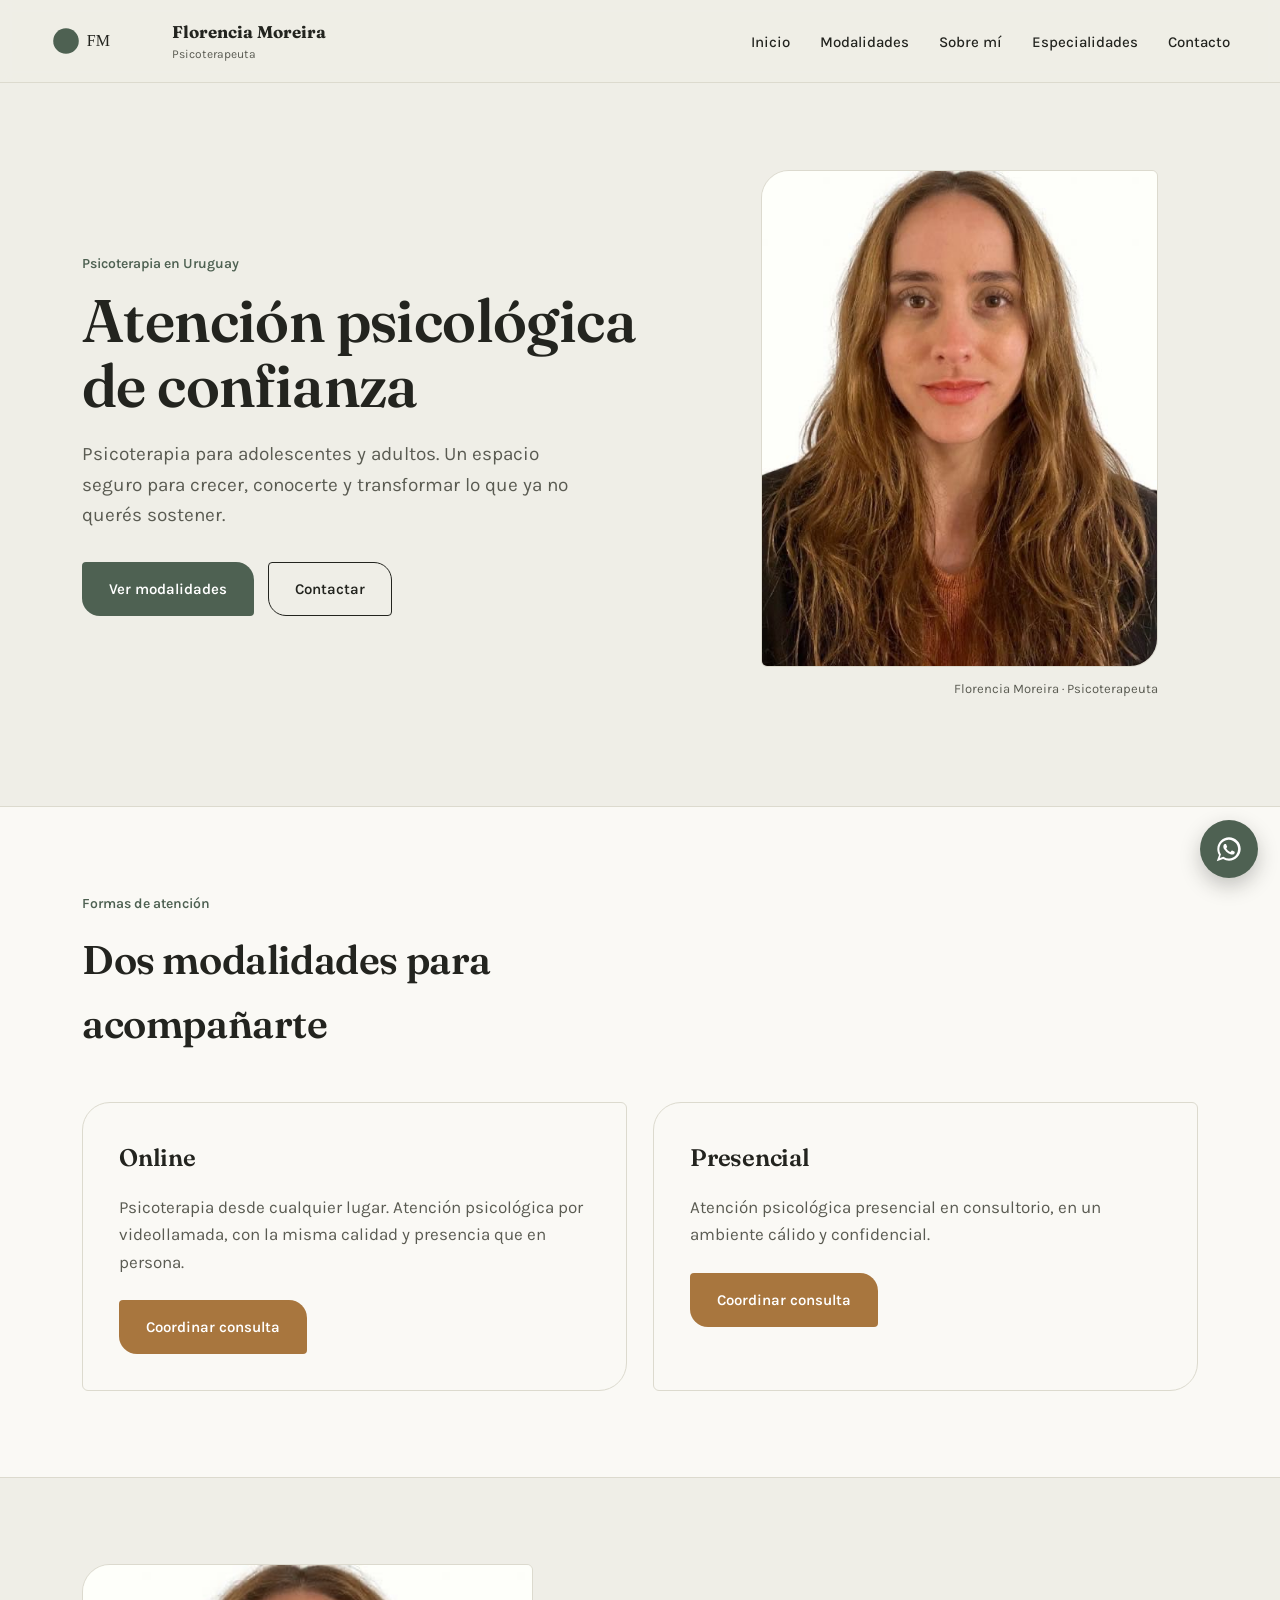
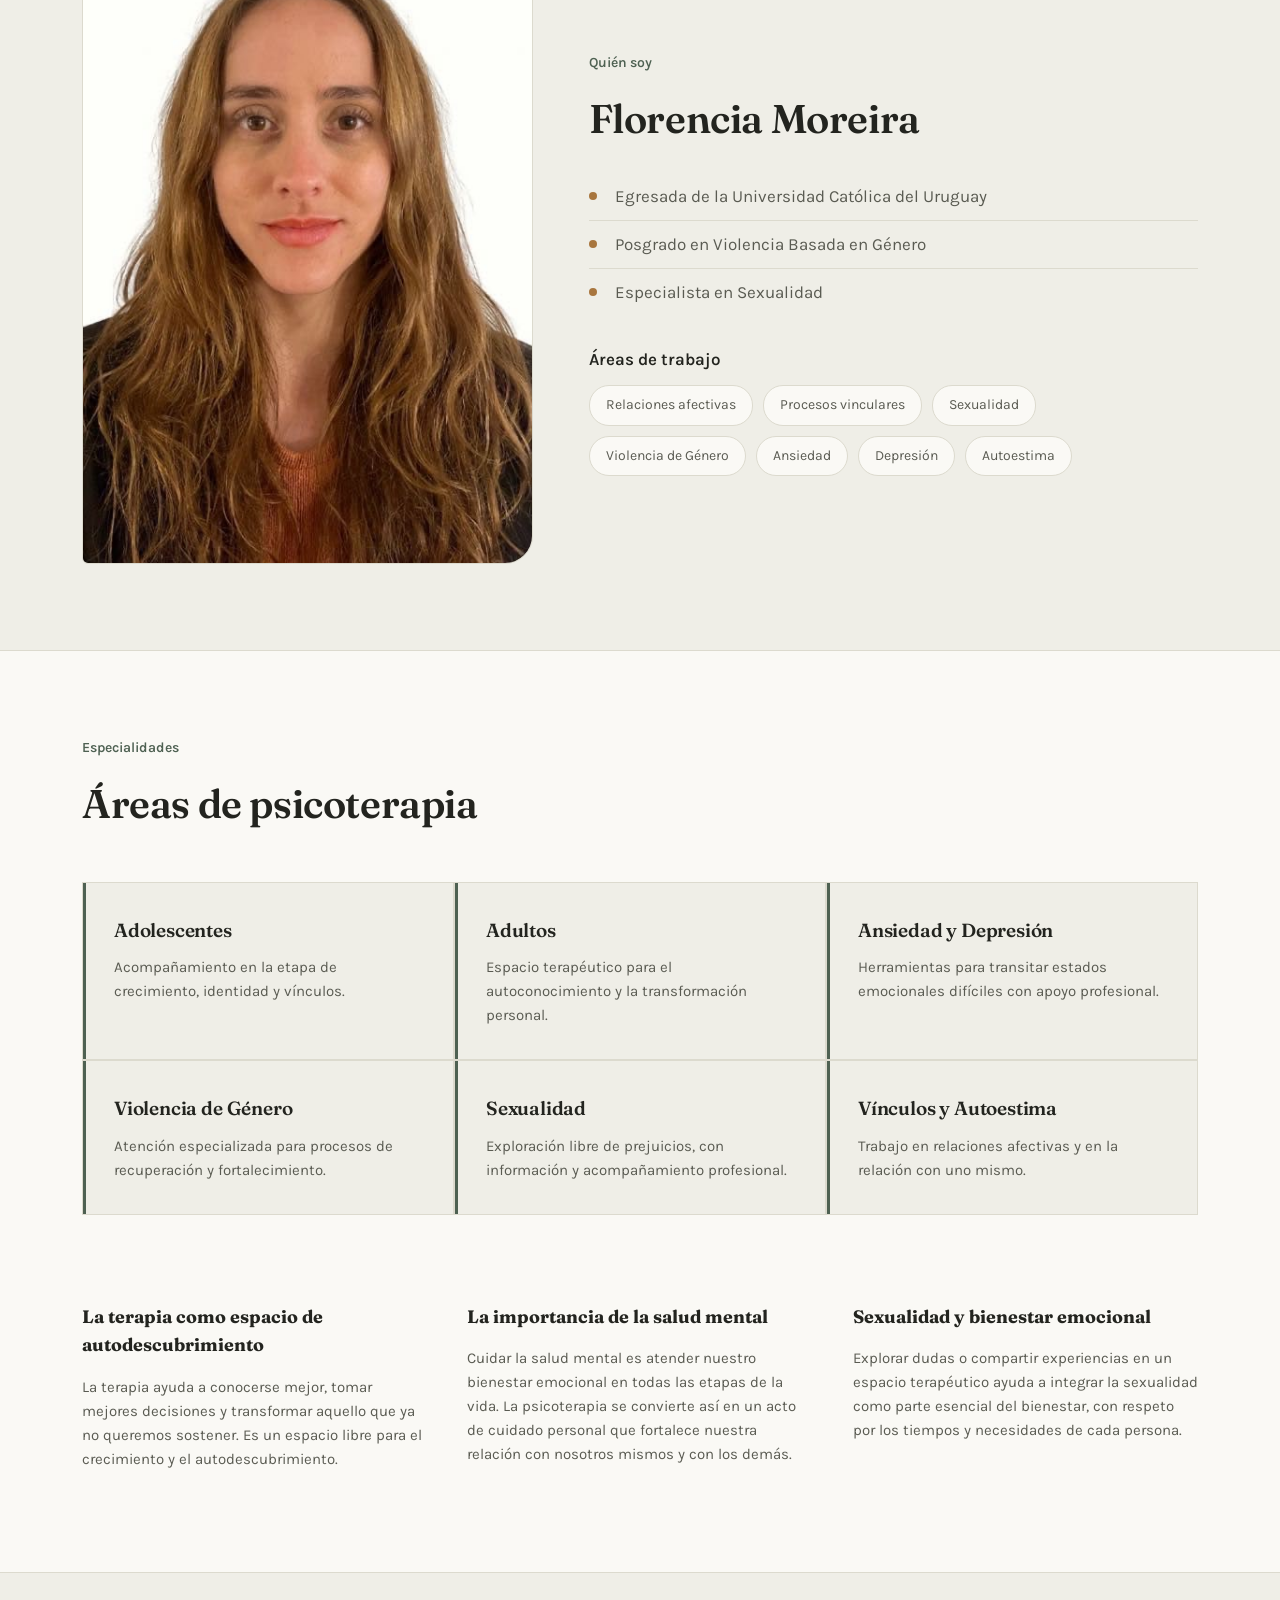
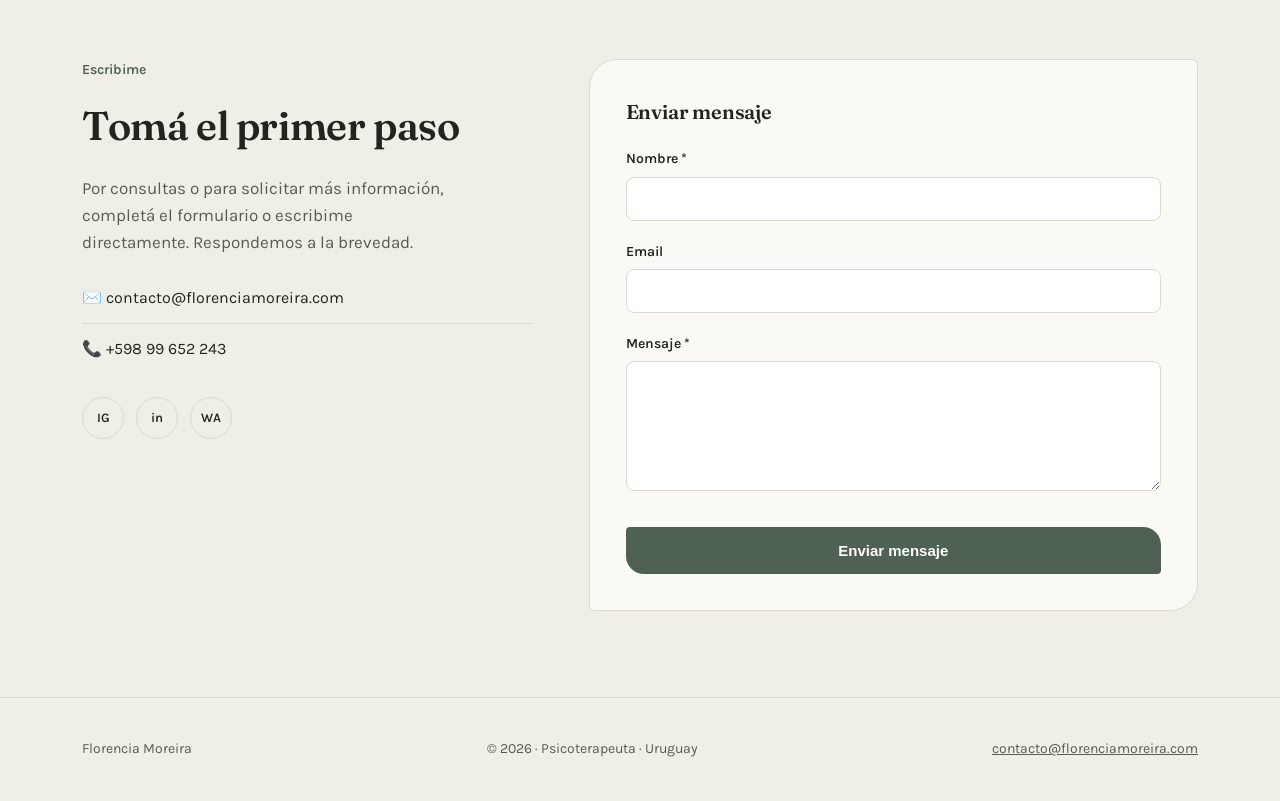
==== index.html @ e116bcfa "commit" ====
<!doctype html>
<html lang="es">

<head>
  <meta charset="UTF-8">
  <meta name="viewport" content="width=device-width, initial-scale=1">
  <title>Florencia Moreira · Psicóloga en Uruguay</title>
  <meta id="meta-description" name="description" content="">
  <link rel="preconnect" href="https://fonts.googleapis.com">
  <link
    href="https://fonts.googleapis.com/css2?family=Fraunces:opsz,wght@9..144,500;9..144,600&family=Karla:wght@400;500;600;700&display=swap"
    rel="stylesheet">
  <link rel="stylesheet" href="/css/style.css">
  <script src="https://identity.netlify.com/v1/netlify-identity-widget.js"></script>
</head>

<body>

  <header class="site-header">
    <nav class="nav wrap">
      <a class="brand" href="#inicio">
        <img id="brand-logo" src="/images/logo.svg" alt="Logo" onerror="this.style.display='none'">
        <span class="brand-text"><strong id="brand-name"></strong><span id="brand-role"></span></span>
      </a>
      <button class="nav-toggle" id="navToggle" aria-label="Abrir menú">&#9776;</button>
      <ul class="nav-links" id="navLinks">
        <li><a href="#inicio">Inicio</a></li>
        <li><a href="#modalidades">Modalidades</a></li>
        <li><a href="#sobre-mi">Sobre mí</a></li>
        <li><a href="#especialidades">Especialidades</a></li>
        <li><a href="#contacto">Contacto</a></li>
      </ul>
    </nav>
  </header>

  <main>
    <!-- HERO -->
    <section class="hero" id="inicio">
      <div class="wrap hero-grid">
        <div>
          <span class="eyebrow" id="hero-eyebrow"></span>
          <h1><span id="hero-title1"></span><br><span id="hero-title2"></span></h1>
          <p class="lead" id="hero-subtitle"></p>
          <div class="hero-ctas">
            <a class="btn btn-primary" id="hero-cta1" href="#modalidades"></a>
            <a class="btn btn-ghost" id="hero-cta2" href="#contacto"></a>
          </div>
        </div>
        <figure class="hero-media">
          <img id="hero-image" src="/images/fotoperfilflor.jpeg" alt="Florencia Moreira">
          <figcaption id="hero-caption"></figcaption>
        </figure>
      </div>
    </section>

    <!-- MODALIDADES -->
    <section class="section-alt" id="modalidades">
      <div class="wrap">
        <div class="section-head">
          <span class="eyebrow" id="mod-eyebrow"></span>
          <h2 id="mod-title"></h2>
        </div>
        <div class="modality-grid" id="mod-grid"></div>
      </div>
    </section>

    <!-- SOBRE MI -->
    <section id="sobre-mi">
      <div class="wrap about-grid">
        <img id="about-image" src="/images/hero.jpg" alt="Florencia Moreira">
        <div>
          <span class="eyebrow" id="about-eyebrow"></span>
          <h2 id="about-title"></h2>
          <ul class="bullets" id="about-bullets"></ul>
          <span class="areas-label" id="about-areas-label"></span>
          <div class="chip-row" id="about-areas"></div>
        </div>
      </div>
    </section>

    <!-- ESPECIALIDADES -->
    <section class="section-alt" id="especialidades">
      <div class="wrap">
        <div class="section-head">
          <span class="eyebrow" id="spec-eyebrow"></span>
          <h2 id="spec-title"></h2>
        </div>
        <div class="specialty-grid" id="spec-grid"></div>
        <div class="article-list" id="article-list"></div>
      </div>
    </section>

    <!-- CONTACTO -->
    <section id="contacto">
      <div class="wrap contact-grid">
        <div class="contact-info">
          <span class="eyebrow" id="contact-eyebrow"></span>
          <h2 id="contact-title"></h2>
          <p id="contact-subtitle" style="color:var(--ink-soft); max-width:38ch;"></p>
          <div id="contact-lines"></div>
          <div class="social-row" id="social-row"></div>
        </div>

        <form class="contact-form" name="contacto" method="POST" data-netlify="true" netlify-honeypot="bot-field"
          id="contactForm">
          <input type="hidden" name="form-name" value="contacto">
          <p style="display:none"><label>No completar: <input name="bot-field"></label></p>
          <h3 id="form-title" style="font-size:20px; margin-bottom:20px;"></h3>
          <label id="label-name" for="f-name"></label>
          <input id="f-name" name="nombre" type="text" required>
          <label id="label-email" for="f-email"></label>
          <input id="f-email" name="email" type="email">
          <label id="label-message" for="f-message"></label>
          <textarea id="f-message" name="mensaje" required></textarea>
          <div class="form-status" id="formStatus"></div>
          <button class="btn btn-primary" type="submit" id="form-submit"
            style="width:100%; justify-content:center;"></button>
        </form>
      </div>
    </section>
  </main>

  <footer>
    <div class="wrap footer-row">
      <span id="footer-name"></span>
      <span id="footer-text"></span>
      <a id="footer-email" href="#"></a>
    </div>
  </footer>

  <a class="wa-float" id="waFloat" href="#" target="_blank" rel="noopener" aria-label="Escribir por WhatsApp">
    <svg viewBox="0 0 32 32" fill="currentColor">
      <path
        d="M16.02 2.67C8.65 2.67 2.67 8.65 2.67 16.02c0 2.53.71 4.9 1.94 6.92L2 30l7.24-2.55a13.3 13.3 0 0 0 6.78 1.85c7.37 0 13.35-5.98 13.35-13.35S23.39 2.67 16.02 2.67zm0 24.13a10.7 10.7 0 0 1-5.9-1.75l-.42-.26-4.3 1.51 1.44-4.19-.28-.43a10.68 10.68 0 1 1 9.46 5.12zm5.86-7.96c-.32-.16-1.9-.94-2.2-1.05-.29-.11-.51-.16-.72.16-.21.32-.83 1.05-1.02 1.27-.19.21-.37.24-.69.08-.32-.16-1.35-.5-2.57-1.6-.95-.85-1.59-1.9-1.78-2.22-.19-.32-.02-.49.14-.65.14-.14.32-.37.48-.56.16-.19.21-.32.32-.53.11-.21.05-.4-.03-.56-.08-.16-.72-1.74-.99-2.38-.26-.62-.53-.54-.72-.55h-.61c-.21 0-.56.08-.85.4-.29.32-1.12 1.09-1.12 2.67s1.15 3.1 1.31 3.31c.16.21 2.26 3.45 5.48 4.84.77.33 1.36.53 1.83.68.77.24 1.47.21 2.02.13.62-.09 1.9-.78 2.17-1.53.27-.75.27-1.4.19-1.53-.08-.13-.29-.21-.61-.37z" />
    </svg>
  </a>

  <script src="/js/main.js"></script>
  <script>
    if (window.netlifyIdentity) {
      window.netlifyIdentity.on("init", user => {
        if (!user) {
          window.netlifyIdentity.on("login", () => { document.location.href = "/admin/"; });
        }
      });
    }
  </script>
</body>

</html>
---- css/style.css ----
/* ============================================
   Florencia Moreira — Psicoterapeuta
   Tokens: ver plan de diseño en README.md
   ============================================ */

:root{
  --bg: #EFEEE7;
  --bg-card: #FAF9F5;
  --ink: #23241F;
  --ink-soft: #5A5B52;
  --sage: #4E6152;
  --sage-dark: #384539;
  --clay: #A8763E;
  --line: #DCDACE;
  --radius-lg: 28px 6px 28px 6px;
  --radius-md: 4px 18px 4px 18px;
  --maxw: 1180px;
  --serif: "Fraunces", Georgia, serif;
  --sans: "Karla", -apple-system, sans-serif;
}

*{box-sizing:border-box;}
html{scroll-behavior:smooth;}
body{
  margin:0;
  background:var(--bg);
  color:var(--ink);
  font-family:var(--sans);
  font-size:17px;
  line-height:1.6;
}
@media (prefers-reduced-motion: reduce){
  html{scroll-behavior:auto;}
  *{animation:none !important; transition:none !important;}
}

img{max-width:100%; display:block;}
a{color:inherit;}
h1,h2,h3{font-family:var(--serif); font-weight:600; margin:0; letter-spacing:-0.01em;}

.wrap{max-width:var(--maxw); margin:0 auto; padding:0 32px;}
@media (max-width:640px){ .wrap{padding:0 22px;} }

.eyebrow{
  font-size:14px;
  color:var(--sage);
  font-weight:600;
  margin-bottom:12px;
  display:block;
}

.btn{
  display:inline-flex;
  align-items:center;
  gap:8px;
  padding:14px 26px;
  border-radius:var(--radius-md);
  font-weight:600;
  font-size:15px;
  text-decoration:none;
  cursor:pointer;
  border:1px solid transparent;
  transition:transform .15s ease, background .15s ease;
}
.btn:hover{ transform:translateY(-1px); }
.btn-primary{ background:var(--sage); color:#fff; }
.btn-primary:hover{ background:var(--sage-dark); }
.btn-ghost{ background:transparent; border-color:var(--ink); color:var(--ink); }
.btn-ghost:hover{ background:var(--ink); color:#fff; }
.btn-wa{ background:var(--clay); color:#fff; }
.btn-wa:hover{ background:#8f5f2e; }

/* ---------- Header ---------- */
header.site-header{
  position:sticky; top:0; z-index:50;
  background:rgba(239,238,231,.92);
  backdrop-filter:blur(6px);
  border-bottom:1px solid var(--line);
}
.nav{
  display:flex; align-items:center; justify-content:space-between;
  padding:18px 0;
}
.brand{ display:flex; align-items:center; gap:10px; text-decoration:none; }
.brand img{ height:32px; }
.brand-text strong{ display:block; font-family:var(--serif); font-size:17px; }
.brand-text span{ display:block; font-size:12px; color:var(--ink-soft); }
.nav-links{ display:flex; gap:30px; list-style:none; margin:0; padding:0; }
.nav-links a{ text-decoration:none; font-size:15px; font-weight:500; }
.nav-toggle{ display:none; background:none; border:none; font-size:26px; cursor:pointer; }

@media (max-width:820px){
  .nav-links{
    position:absolute; top:100%; left:0; right:0;
    background:var(--bg-card);
    flex-direction:column; gap:0;
    max-height:0; overflow:hidden;
    border-bottom:1px solid var(--line);
    transition:max-height .25s ease;
  }
  .nav-links.open{ max-height:320px; }
  .nav-links li{ border-top:1px solid var(--line); }
  .nav-links a{ display:block; padding:16px 22px; }
  .nav-toggle{ display:block; }
}

/* ---------- Hero ---------- */
.hero{ padding:70px 0 90px; }
.hero-grid{
  display:grid; grid-template-columns:1.1fr .9fr; gap:56px; align-items:center;
}
.hero h1{ font-size:clamp(38px, 5vw, 60px); line-height:1.08; margin-bottom:22px; }
.hero p.lead{ font-size:19px; color:var(--ink-soft); max-width:46ch; margin-bottom:32px; }
.hero-ctas{ display:flex; gap:14px; flex-wrap:wrap; }
.hero-media{ position:relative; }
.hero-media img{
  border-radius:var(--radius-lg);
  aspect-ratio:4/5; object-fit:cover;
  border:1px solid var(--line);
}
.hero-media figcaption{
  margin-top:12px; font-size:13px; color:var(--ink-soft); text-align:right;
}
@media (max-width:820px){
  .hero-grid{ grid-template-columns:1fr; }
  .hero-media{ order:-1; max-width:360px; margin:0 auto 36px; }
}

/* ---------- Section shell ---------- */
section{ padding:86px 0; }
section h2{ font-size:clamp(28px, 3.4vw, 40px); margin-bottom:14px; max-width:20ch; }
.section-head{ margin-bottom:46px; max-width:680px; }
.section-alt{ background:var(--bg-card); border-top:1px solid var(--line); border-bottom:1px solid var(--line); }

/* ---------- Modalities ---------- */
.modality-grid{ display:grid; grid-template-columns:1fr 1fr; gap:26px; }
.modality-card{
  background:var(--bg-card);
  border:1px solid var(--line);
  border-radius:var(--radius-lg);
  padding:36px;
}
.modality-card h3{ font-size:24px; margin-bottom:12px; }
.modality-card p{ color:var(--ink-soft); margin-bottom:24px; }
@media (max-width:720px){ .modality-grid{ grid-template-columns:1fr; } }

/* ---------- About ---------- */
.about-grid{ display:grid; grid-template-columns:.85fr 1.15fr; gap:56px; align-items:center; }
.about-grid img{ border-radius:var(--radius-lg); aspect-ratio:3/4; object-fit:cover; border:1px solid var(--line); }
.bullets{ list-style:none; margin:22px 0; padding:0; }
.bullets li{
  padding:10px 0 10px 26px; position:relative; color:var(--ink-soft);
  border-top:1px solid var(--line);
}
.bullets li:first-child{ border-top:none; }
.bullets li::before{
  content:""; position:absolute; left:0; top:19px;
  width:8px; height:8px; border-radius:50%; background:var(--clay);
}
.areas-label{ font-weight:600; margin-top:30px; margin-bottom:12px; display:block; }
.chip-row{ display:flex; flex-wrap:wrap; gap:10px; }
.chip{
  border:1px solid var(--line); background:var(--bg-card);
  padding:8px 16px; border-radius:20px; font-size:14px; color:var(--ink-soft);
}
@media (max-width:820px){ .about-grid{ grid-template-columns:1fr; } .about-grid img{ max-width:320px; margin:0 auto; } }

/* ---------- Specialties ---------- */
.specialty-grid{ display:grid; grid-template-columns:repeat(3,1fr); gap:2px; background:var(--line); border:1px solid var(--line); }
.specialty-card{ background:var(--bg); padding:32px 28px; border-left:3px solid var(--sage); }
.specialty-card h3{ font-size:19px; margin-bottom:10px; }
.specialty-card p{ color:var(--ink-soft); font-size:15px; margin:0; }
@media (max-width:900px){ .specialty-grid{ grid-template-columns:1fr 1fr; } }
@media (max-width:600px){ .specialty-grid{ grid-template-columns:1fr; } }

.article-list{ margin-top:64px; display:grid; grid-template-columns:repeat(3,1fr); gap:40px; }
.article-list h4{ font-family:var(--serif); font-size:18px; margin-bottom:10px; }
.article-list p{ color:var(--ink-soft); font-size:15px; }
@media (max-width:900px){ .article-list{ grid-template-columns:1fr; } }

/* ---------- Contact ---------- */
.contact-grid{ display:grid; grid-template-columns:.85fr 1.15fr; gap:56px; }
.contact-info a{ text-decoration:none; }
.contact-line{ display:flex; align-items:center; gap:12px; padding:12px 0; border-top:1px solid var(--line); font-size:16px; }
.contact-line:first-of-type{ border-top:none; }
.social-row{ display:flex; gap:12px; margin-top:24px; }
.social-row a{
  border:1px solid var(--line); border-radius:50%;
  width:42px; height:42px; display:flex; align-items:center; justify-content:center;
  text-decoration:none; font-size:13px; font-weight:600;
}
.social-row a:hover{ background:var(--ink); color:#fff; }

form.contact-form{ background:var(--bg-card); border:1px solid var(--line); border-radius:var(--radius-lg); padding:36px; }
form.contact-form label{ display:block; font-size:14px; font-weight:600; margin-bottom:6px; }
form.contact-form input, form.contact-form textarea{
  width:100%; padding:12px 14px; margin-bottom:20px;
  border:1px solid var(--line); border-radius:8px;
  font-family:var(--sans); font-size:15px; background:#fff;
}
form.contact-form textarea{ min-height:130px; resize:vertical; }
.form-status{ font-size:14px; margin-top:-8px; margin-bottom:16px; }
.form-status.ok{ color:var(--sage-dark); }
.form-status.err{ color:#a03636; }
@media (max-width:820px){ .contact-grid{ grid-template-columns:1fr; } }

/* ---------- Footer ---------- */
footer{ padding:40px 0; border-top:1px solid var(--line); }
.footer-row{ display:flex; justify-content:space-between; align-items:center; flex-wrap:wrap; gap:10px; font-size:14px; color:var(--ink-soft); }

/* ---------- WhatsApp floating button ---------- */
.wa-float{
  position:fixed; right:22px; bottom:22px; z-index:60;
  width:58px; height:58px; border-radius:50%;
  background:var(--sage); color:#fff;
  display:flex; align-items:center; justify-content:center;
  text-decoration:none; box-shadow:0 8px 20px rgba(35,36,31,.25);
}
.wa-float svg{ width:28px; height:28px; }
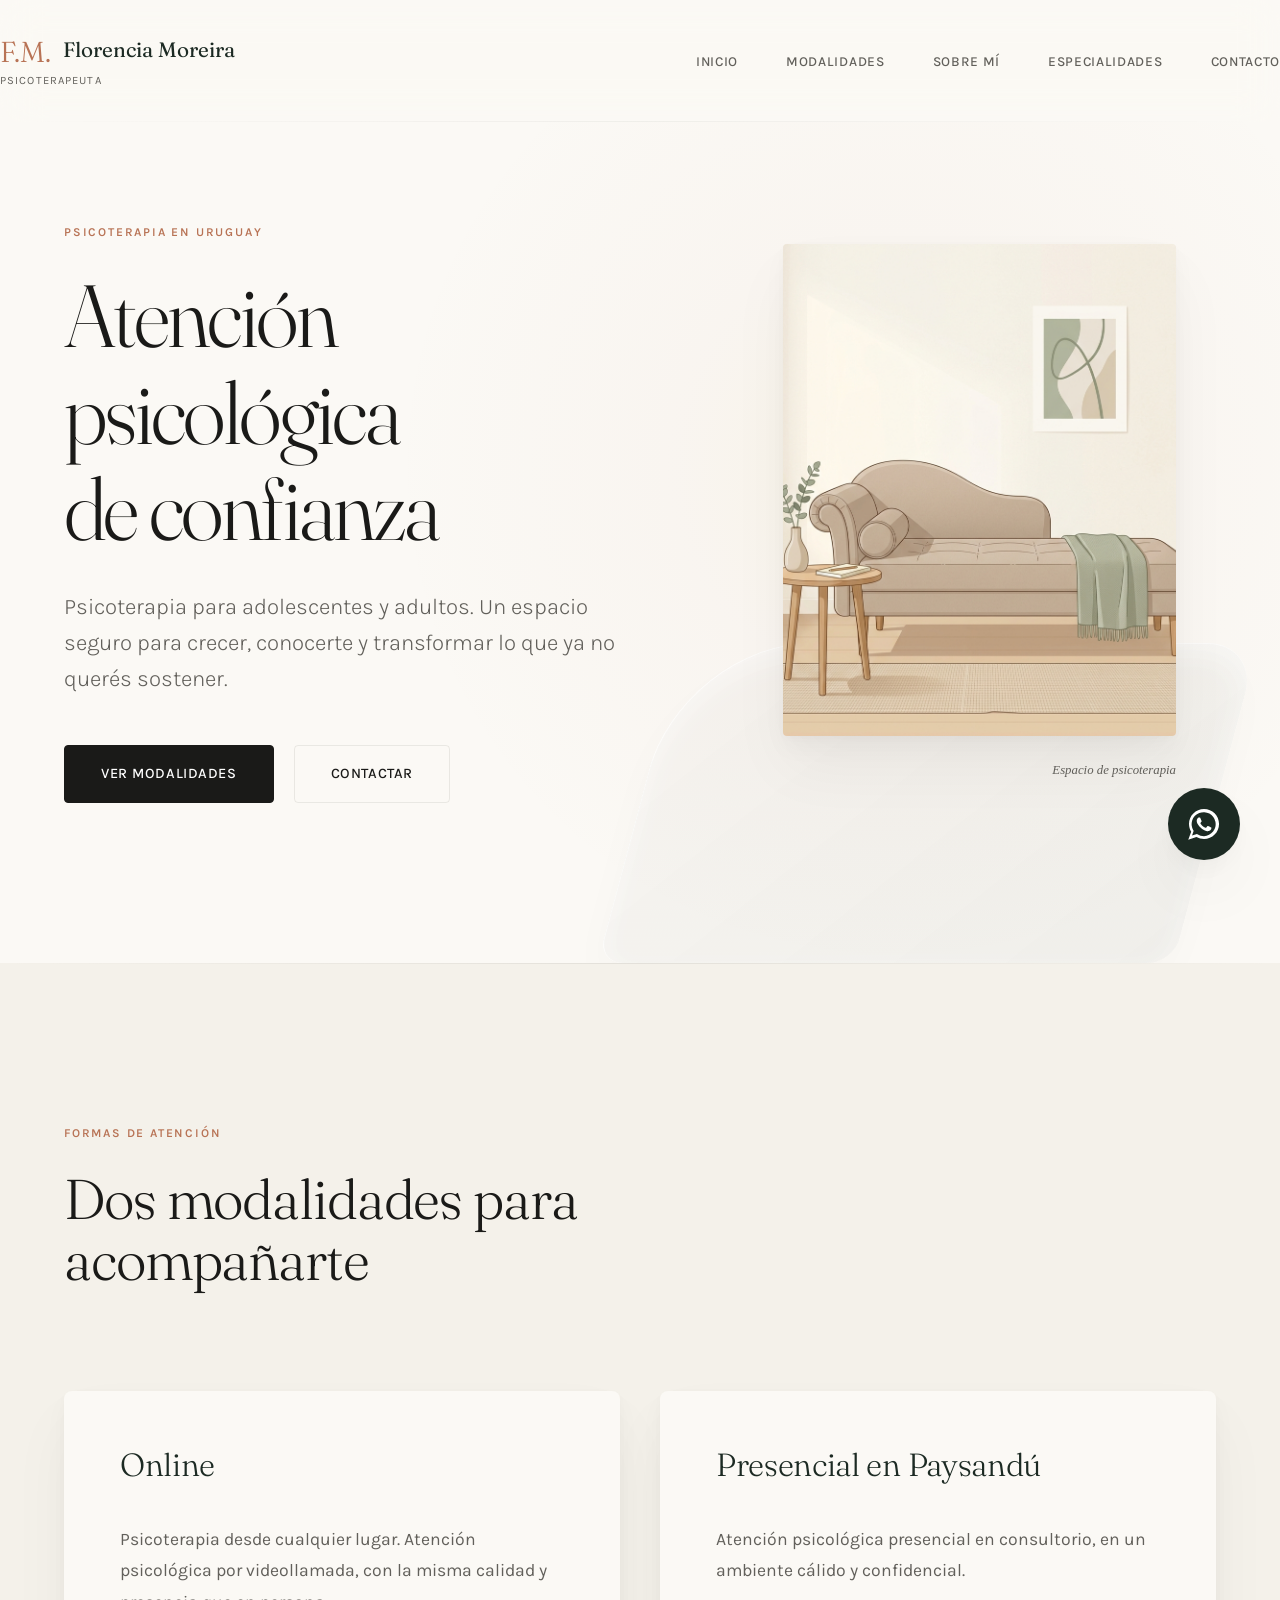
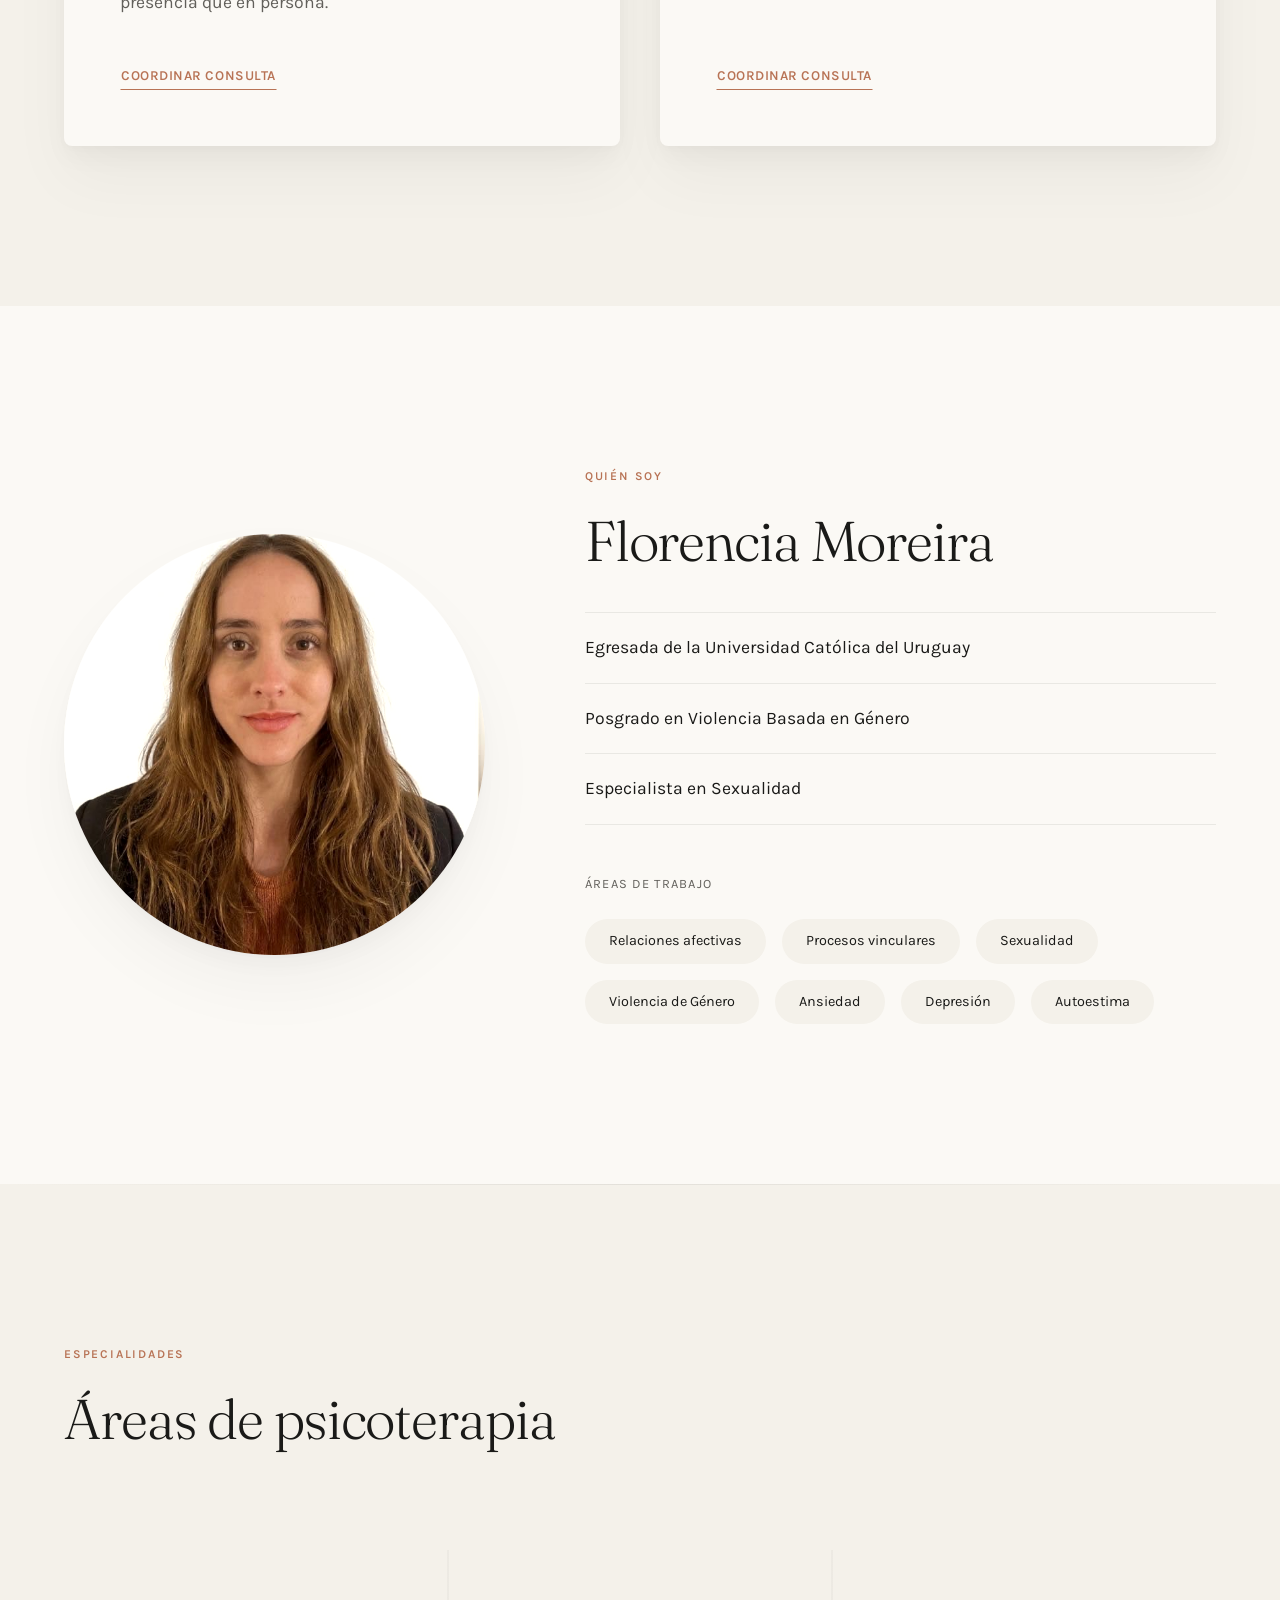
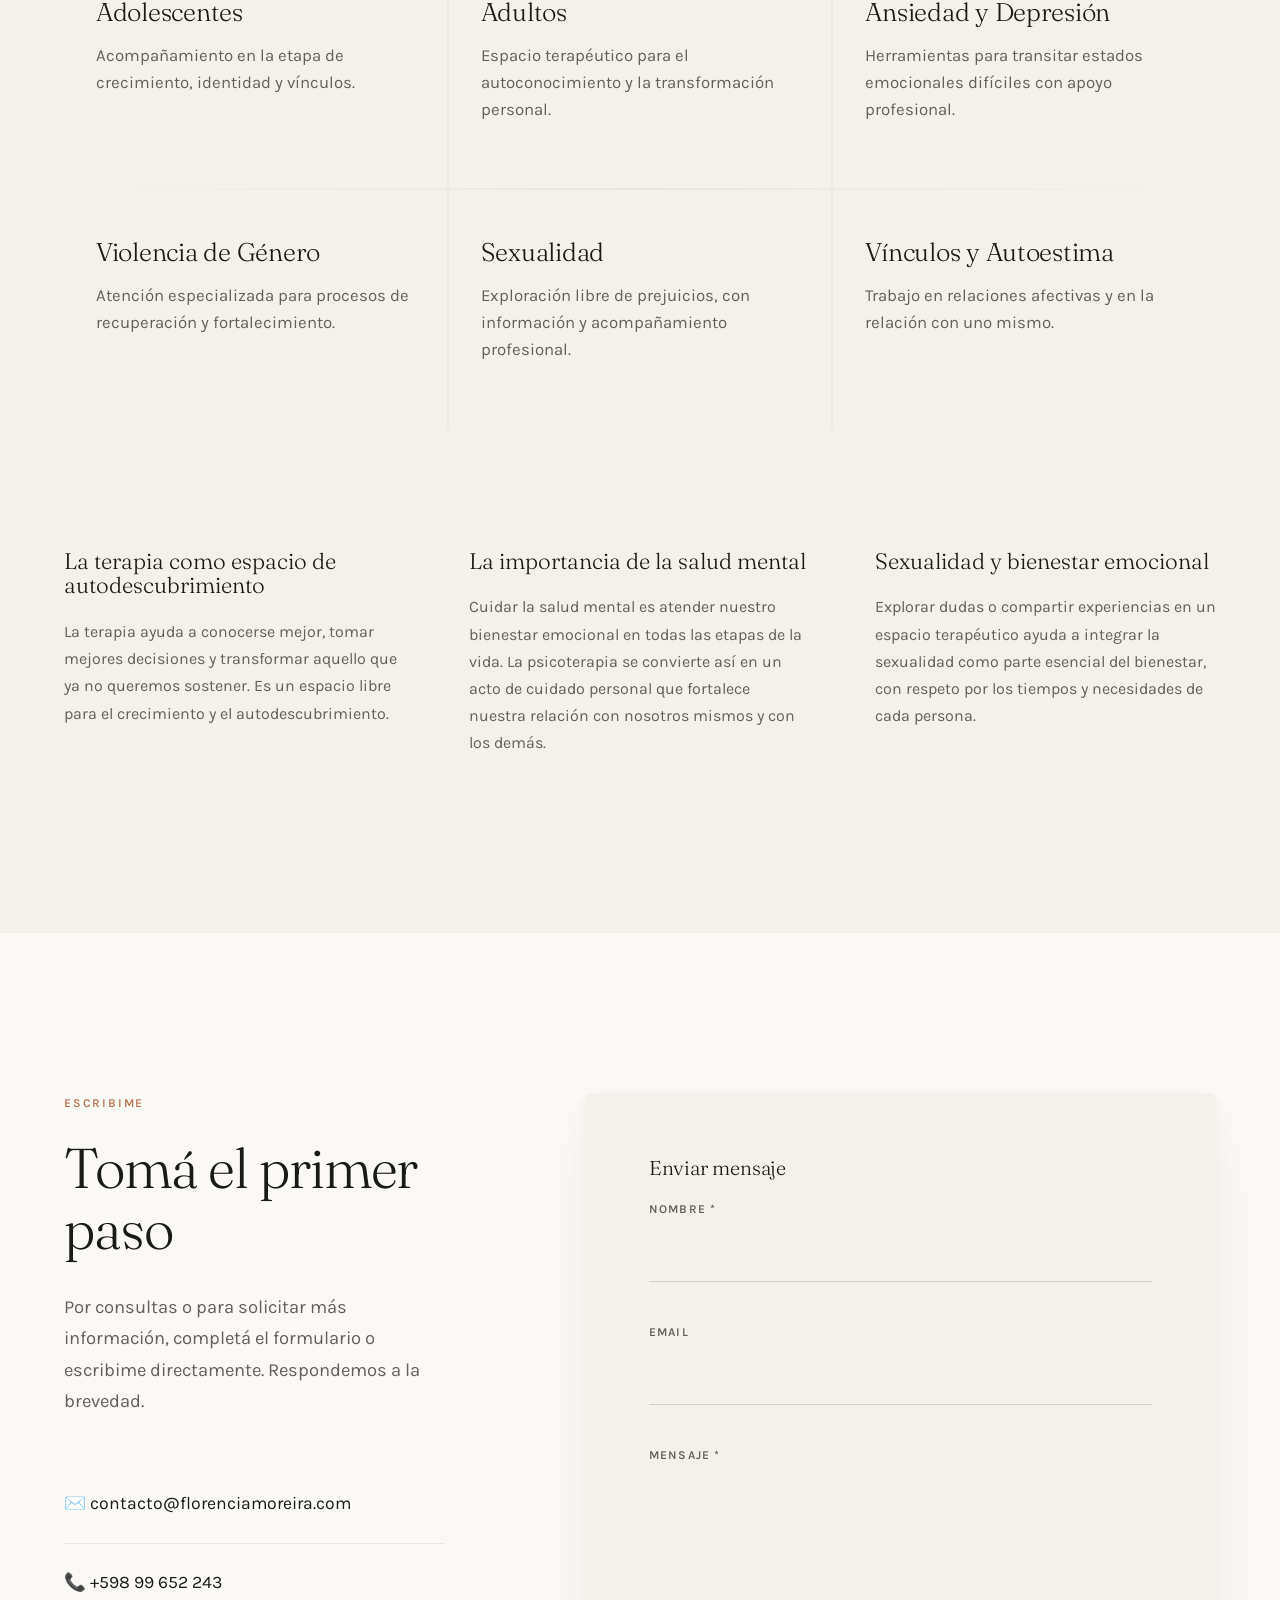
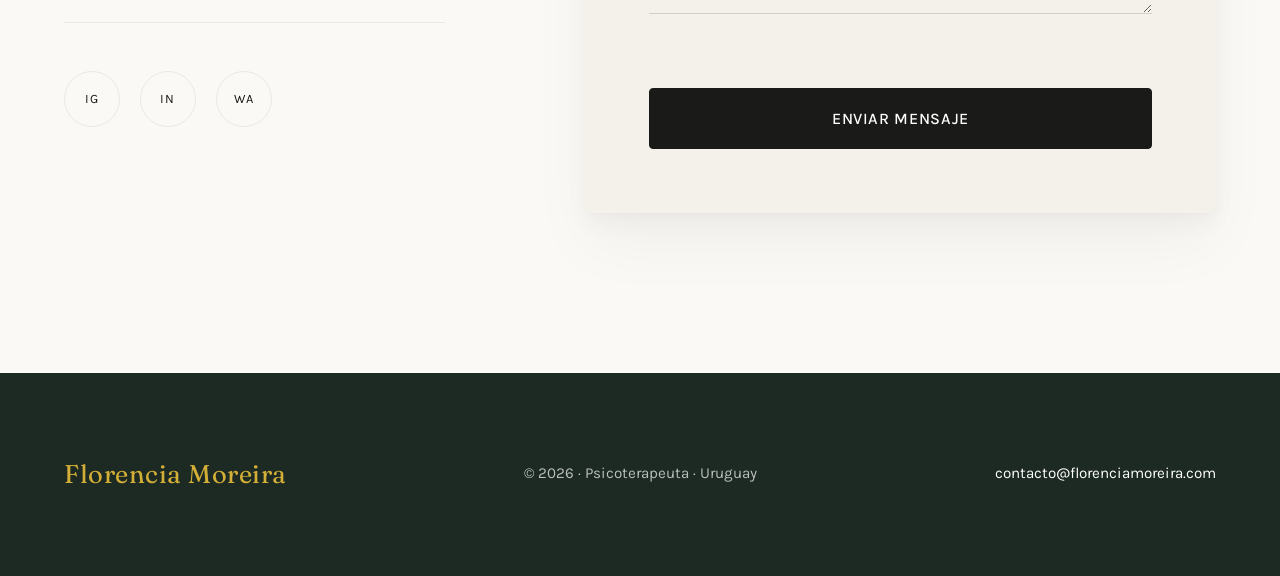
==== commit 6dd90b64: "commit cambios css y otros" ====
--- a/index.html
+++ b/index.html
@@ -37,7 +37,7 @@
     <!-- HERO -->
     <section class="hero" id="inicio">
       <div class="wrap hero-grid">
-        <div>
+        <div class="hero-content">
           <span class="eyebrow" id="hero-eyebrow"></span>
           <h1><span id="hero-title1"></span><br><span id="hero-title2"></span></h1>
           <p class="lead" id="hero-subtitle"></p>
--- a/css/style.css
+++ b/css/style.css
@@ -1,219 +1,708 @@
+@charset "UTF-8";
+
 /* ============================================
-   Florencia Moreira — Psicoterapeuta
-   Tokens: ver plan de diseño en README.md
+   FLORENCIA MOREIRA - LUXURY BRANDING CSS
+   Concept: Contemporary Psychoanalysis
+   Awwwards Style Aesthetic
    ============================================ */
 
-:root{
-  --bg: #EFEEE7;
-  --bg-card: #FAF9F5;
-  --ink: #23241F;
-  --ink-soft: #5A5B52;
-  --sage: #4E6152;
-  --sage-dark: #384539;
-  --clay: #A8763E;
-  --line: #DCDACE;
-  --radius-lg: 28px 6px 28px 6px;
-  --radius-md: 4px 18px 4px 18px;
-  --maxw: 1180px;
-  --serif: "Fraunces", Georgia, serif;
-  --sans: "Karla", -apple-system, sans-serif;
-}
-
-*{box-sizing:border-box;}
-html{scroll-behavior:smooth;}
-body{
-  margin:0;
-  background:var(--bg);
-  color:var(--ink);
-  font-family:var(--sans);
-  font-size:17px;
-  line-height:1.6;
-}
-@media (prefers-reduced-motion: reduce){
-  html{scroll-behavior:auto;}
-  *{animation:none !important; transition:none !important;}
-}
-
-img{max-width:100%; display:block;}
-a{color:inherit;}
-h1,h2,h3{font-family:var(--serif); font-weight:600; margin:0; letter-spacing:-0.01em;}
-
-.wrap{max-width:var(--maxw); margin:0 auto; padding:0 32px;}
-@media (max-width:640px){ .wrap{padding:0 22px;} }
-
-.eyebrow{
-  font-size:14px;
-  color:var(--sage);
-  font-weight:600;
-  margin-bottom:12px;
-  display:block;
-}
-
-.btn{
-  display:inline-flex;
-  align-items:center;
-  gap:8px;
-  padding:14px 26px;
-  border-radius:var(--radius-md);
-  font-weight:600;
-  font-size:15px;
-  text-decoration:none;
-  cursor:pointer;
-  border:1px solid transparent;
-  transition:transform .15s ease, background .15s ease;
-}
-.btn:hover{ transform:translateY(-1px); }
-.btn-primary{ background:var(--sage); color:#fff; }
-.btn-primary:hover{ background:var(--sage-dark); }
-.btn-ghost{ background:transparent; border-color:var(--ink); color:var(--ink); }
-.btn-ghost:hover{ background:var(--ink); color:#fff; }
-.btn-wa{ background:var(--clay); color:#fff; }
-.btn-wa:hover{ background:#8f5f2e; }
-
-/* ---------- Header ---------- */
-header.site-header{
-  position:sticky; top:0; z-index:50;
-  background:rgba(239,238,231,.92);
-  backdrop-filter:blur(6px);
-  border-bottom:1px solid var(--line);
-}
-.nav{
-  display:flex; align-items:center; justify-content:space-between;
-  padding:18px 0;
-}
-.brand{ display:flex; align-items:center; gap:10px; text-decoration:none; }
-.brand img{ height:32px; }
-.brand-text strong{ display:block; font-family:var(--serif); font-size:17px; }
-.brand-text span{ display:block; font-size:12px; color:var(--ink-soft); }
-.nav-links{ display:flex; gap:30px; list-style:none; margin:0; padding:0; }
-.nav-links a{ text-decoration:none; font-size:15px; font-weight:500; }
-.nav-toggle{ display:none; background:none; border:none; font-size:26px; cursor:pointer; }
-
-@media (max-width:820px){
-  .nav-links{
-    position:absolute; top:100%; left:0; right:0;
-    background:var(--bg-card);
-    flex-direction:column; gap:0;
-    max-height:0; overflow:hidden;
-    border-bottom:1px solid var(--line);
-    transition:max-height .25s ease;
+:root {
+  /* Exclusive Luxury Palette */
+  --bg-color: #FBF9F5;    /* Blanco lino cálido */
+  --bg-alt: #F4F1EA;      /* Crema de alabastro */
+  --bg-sage: #1C2A23;     /* Verde salvia profundo */
+  
+  --ink: #1A1A18;         /* Grafito oscuro mineral */
+  --ink-soft: #62605B;    /* Ceniza suave */
+  
+  --accent-clay: #B87355; /* Bronce terracota mate */
+  --accent-gold: #D4AF37; /* Oro sepia tenue */
+  
+  --border-solid: rgba(26, 26, 24, 0.08);
+  
+  /* Typography */
+  --font-serif: "Fraunces", Georgia, serif;
+  --font-sans: "Karla", -apple-system, sans-serif;
+  
+  /* Radii */
+  --radius-sm: 4px;
+  --radius-md: 8px;
+  --radius-img: 4px;
+  
+  /* Multi-layered Ambient Shadows */
+  --shadow-ambient: 
+    0 2px 8px rgba(26, 26, 24, 0.02),
+    0 12px 24px rgba(26, 26, 24, 0.03),
+    0 32px 64px rgba(26, 26, 24, 0.04);
+    
+  --shadow-hover: 
+    0 4px 12px rgba(26, 26, 24, 0.03),
+    0 24px 48px rgba(26, 26, 24, 0.05),
+    0 48px 96px rgba(26, 26, 24, 0.06);
+
+  /* Bézier Curves */
+  --bezier-smooth: cubic-bezier(0.16, 1, 0.3, 1);
+  --bezier-bounce: cubic-bezier(0.34, 1.56, 0.64, 1);
+  
+  /* Layout */
+  --max-width: 1300px;
+  --section-py: 160px;
+}
+
+/* ================== RESET & BASE ================== */
+*, *::before, *::after { box-sizing: border-box; }
+html { scroll-behavior: smooth; font-size: 100%; background: var(--bg-color); }
+body {
+  margin: 0;
+  background-color: var(--bg-color);
+  color: var(--ink);
+  font-family: var(--font-sans);
+  font-size: 1.1rem;
+  line-height: 1.7;
+  -webkit-font-smoothing: antialiased;
+  -moz-osx-font-smoothing: grayscale;
+  font-feature-settings: "liga" 1, "kern" 1, "salt" 1;
+}
+
+img { max-width: 100%; height: auto; display: block; }
+a { color: inherit; text-decoration: none; transition: all 0.6s var(--bezier-smooth); }
+
+/* Typography */
+h1, h2, h3, h4, h5, h6 { 
+  font-family: var(--font-serif); 
+  font-weight: 300; 
+  margin: 0; 
+  line-height: 1.1;
+  color: var(--ink);
+  font-feature-settings: "liga" 1, "kern" 1;
+}
+
+h1 { font-size: clamp(3rem, 7vw, 5.5rem); letter-spacing: -0.03em; }
+h2 { font-size: clamp(2.2rem, 5vw, 3.5rem); letter-spacing: -0.02em; margin-bottom: 2rem; }
+h3 { font-size: clamp(1.4rem, 2.5vw, 1.8rem); letter-spacing: -0.01em; }
+
+.lead { 
+  font-size: clamp(1.15rem, 2vw, 1.4rem); 
+  color: var(--ink-soft); 
+  max-width: 50ch; 
+  margin: 2rem 0 3rem; 
+  line-height: 1.6; 
+  font-weight: 300;
+}
+
+.eyebrow {
+  display: block;
+  font-family: var(--font-sans);
+  font-size: 0.75rem;
+  font-weight: 600;
+  text-transform: uppercase;
+  letter-spacing: 0.15em;
+  color: var(--accent-clay);
+  margin-bottom: 1.5rem;
+}
+
+/* Utilities */
+.wrap { max-width: var(--max-width); margin: 0 auto; padding: 0 5vw; }
+section { padding: var(--section-py) 0; position: relative; z-index: 2; }
+.section-alt { background-color: var(--bg-alt); }
+
+/* Divider Gradient Line */
+.section-alt::before {
+  content: '';
+  position: absolute;
+  top: 0; left: 0; right: 0;
+  height: 1px;
+  background: linear-gradient(90deg, transparent, rgba(26, 26, 24, 0.08) 50%, transparent);
+}
+
+/* ================== BUTTONS ================== */
+.btn {
+  display: inline-flex;
+  align-items: center;
+  justify-content: center;
+  gap: 12px;
+  padding: 16px 36px;
+  font-family: var(--font-sans);
+  font-size: 0.9rem;
+  font-weight: 500;
+  letter-spacing: 0.04em;
+  text-transform: uppercase;
+  border-radius: var(--radius-sm);
+  border: 1px solid transparent;
+  cursor: pointer;
+  transition: all 0.8s var(--bezier-smooth);
+  position: relative;
+  overflow: hidden;
+}
+
+.btn-primary {
+  background-color: var(--ink);
+  color: #fff;
+  border-color: var(--ink);
+}
+.btn-primary:hover {
+  background-color: var(--bg-sage);
+  border-color: var(--bg-sage);
+  transform: translate3d(0, -4px, 0);
+  box-shadow: 0 16px 32px rgba(28, 42, 35, 0.3);
+}
+
+.btn-ghost {
+  background-color: transparent;
+  color: var(--ink);
+  border-color: var(--border-solid);
+}
+.btn-ghost:hover {
+  border-color: var(--ink);
+  transform: translate3d(0, -4px, 0);
+  background-color: var(--ink);
+  color: #fff;
+}
+
+.btn-wa {
+  background-color: transparent;
+  color: var(--accent-clay);
+  border-bottom: 1px solid var(--accent-clay);
+  border-radius: 0;
+  padding: 4px 0 2px;
+  font-weight: 600;
+  font-size: 0.85rem;
+}
+.btn-wa:hover {
+  color: var(--ink);
+  border-bottom-color: var(--ink);
+  transform: translate3d(0, -2px, 0);
+}
+
+/* ================== HEADER ================== */
+.site-header {
+  position: sticky;
+  top: 0;
+  z-index: 100;
+  background-color: rgba(251, 249, 245, 0.7);
+  backdrop-filter: blur(20px) saturate(180%);
+  -webkit-backdrop-filter: blur(20px) saturate(180%);
+  transition: background-color 0.8s var(--bezier-smooth);
+}
+.site-header::after {
+  content: '';
+  position: absolute;
+  bottom: 0; left: 0; right: 0;
+  height: 1px;
+  background: linear-gradient(90deg, transparent, rgba(26, 26, 24, 0.05) 50%, transparent);
+}
+
+.nav {
+  display: flex;
+  align-items: center;
+  justify-content: space-between;
+  padding: 32px 0;
+}
+
+.brand {
+  display: flex;
+  align-items: center;
+  gap: 16px;
+}
+.brand img { 
+  height: 48px; 
+  width: auto;
+  opacity: 0.9;
+  transition: opacity 0.6s var(--bezier-smooth);
+}
+.brand:hover img { opacity: 1; }
+.brand-text strong { display: block; font-family: var(--font-serif); font-size: 1.3rem; font-weight: 400; color: var(--bg-sage); }
+.brand-text span { display: block; font-family: var(--font-sans); font-size: 0.7rem; color: var(--ink-soft); letter-spacing: 0.1em; text-transform: uppercase; margin-top: 4px;}
+
+.nav-links {
+  display: flex;
+  gap: 48px;
+  list-style: none;
+  margin: 0;
+  padding: 0;
+}
+.nav-links a {
+  font-size: 0.85rem;
+  font-weight: 500;
+  color: var(--ink-soft);
+  text-transform: uppercase;
+  letter-spacing: 0.05em;
+  position: relative;
+  padding: 4px 0;
+}
+.nav-links a::after {
+  content: '';
+  position: absolute;
+  bottom: 0;
+  left: 0;
+  width: 0;
+  height: 1px;
+  background-color: var(--accent-clay);
+  transition: width 0.6s var(--bezier-smooth);
+}
+.nav-links a:hover { color: var(--ink); }
+.nav-links a:hover::after { width: 100%; }
+
+.nav-toggle {
+  display: none;
+  background: none;
+  border: none;
+  font-size: 1.5rem;
+  color: var(--ink);
+  cursor: pointer;
+}
+
+@media (max-width: 900px) {
+  .nav-links {
+    position: absolute;
+    top: 100%;
+    left: 0;
+    right: 0;
+    background-color: var(--bg-color);
+    flex-direction: column;
+    gap: 0;
+    max-height: 0;
+    overflow: hidden;
+    transition: max-height 0.8s var(--bezier-smooth);
   }
-  .nav-links.open{ max-height:320px; }
-  .nav-links li{ border-top:1px solid var(--line); }
-  .nav-links a{ display:block; padding:16px 22px; }
-  .nav-toggle{ display:block; }
-}
-
-/* ---------- Hero ---------- */
-.hero{ padding:70px 0 90px; }
-.hero-grid{
-  display:grid; grid-template-columns:1.1fr .9fr; gap:56px; align-items:center;
-}
-.hero h1{ font-size:clamp(38px, 5vw, 60px); line-height:1.08; margin-bottom:22px; }
-.hero p.lead{ font-size:19px; color:var(--ink-soft); max-width:46ch; margin-bottom:32px; }
-.hero-ctas{ display:flex; gap:14px; flex-wrap:wrap; }
-.hero-media{ position:relative; }
-.hero-media img{
-  border-radius:var(--radius-lg);
-  aspect-ratio:4/5; object-fit:cover;
-  border:1px solid var(--line);
-}
-.hero-media figcaption{
-  margin-top:12px; font-size:13px; color:var(--ink-soft); text-align:right;
-}
-@media (max-width:820px){
-  .hero-grid{ grid-template-columns:1fr; }
-  .hero-media{ order:-1; max-width:360px; margin:0 auto 36px; }
-}
-
-/* ---------- Section shell ---------- */
-section{ padding:86px 0; }
-section h2{ font-size:clamp(28px, 3.4vw, 40px); margin-bottom:14px; max-width:20ch; }
-.section-head{ margin-bottom:46px; max-width:680px; }
-.section-alt{ background:var(--bg-card); border-top:1px solid var(--line); border-bottom:1px solid var(--line); }
-
-/* ---------- Modalities ---------- */
-.modality-grid{ display:grid; grid-template-columns:1fr 1fr; gap:26px; }
-.modality-card{
-  background:var(--bg-card);
-  border:1px solid var(--line);
-  border-radius:var(--radius-lg);
-  padding:36px;
-}
-.modality-card h3{ font-size:24px; margin-bottom:12px; }
-.modality-card p{ color:var(--ink-soft); margin-bottom:24px; }
-@media (max-width:720px){ .modality-grid{ grid-template-columns:1fr; } }
-
-/* ---------- About ---------- */
-.about-grid{ display:grid; grid-template-columns:.85fr 1.15fr; gap:56px; align-items:center; }
-.about-grid img{ border-radius:var(--radius-lg); aspect-ratio:3/4; object-fit:cover; border:1px solid var(--line); }
-.bullets{ list-style:none; margin:22px 0; padding:0; }
-.bullets li{
-  padding:10px 0 10px 26px; position:relative; color:var(--ink-soft);
-  border-top:1px solid var(--line);
-}
-.bullets li:first-child{ border-top:none; }
-.bullets li::before{
-  content:""; position:absolute; left:0; top:19px;
-  width:8px; height:8px; border-radius:50%; background:var(--clay);
-}
-.areas-label{ font-weight:600; margin-top:30px; margin-bottom:12px; display:block; }
-.chip-row{ display:flex; flex-wrap:wrap; gap:10px; }
-.chip{
-  border:1px solid var(--line); background:var(--bg-card);
-  padding:8px 16px; border-radius:20px; font-size:14px; color:var(--ink-soft);
-}
-@media (max-width:820px){ .about-grid{ grid-template-columns:1fr; } .about-grid img{ max-width:320px; margin:0 auto; } }
-
-/* ---------- Specialties ---------- */
-.specialty-grid{ display:grid; grid-template-columns:repeat(3,1fr); gap:2px; background:var(--line); border:1px solid var(--line); }
-.specialty-card{ background:var(--bg); padding:32px 28px; border-left:3px solid var(--sage); }
-.specialty-card h3{ font-size:19px; margin-bottom:10px; }
-.specialty-card p{ color:var(--ink-soft); font-size:15px; margin:0; }
-@media (max-width:900px){ .specialty-grid{ grid-template-columns:1fr 1fr; } }
-@media (max-width:600px){ .specialty-grid{ grid-template-columns:1fr; } }
-
-.article-list{ margin-top:64px; display:grid; grid-template-columns:repeat(3,1fr); gap:40px; }
-.article-list h4{ font-family:var(--serif); font-size:18px; margin-bottom:10px; }
-.article-list p{ color:var(--ink-soft); font-size:15px; }
-@media (max-width:900px){ .article-list{ grid-template-columns:1fr; } }
-
-/* ---------- Contact ---------- */
-.contact-grid{ display:grid; grid-template-columns:.85fr 1.15fr; gap:56px; }
-.contact-info a{ text-decoration:none; }
-.contact-line{ display:flex; align-items:center; gap:12px; padding:12px 0; border-top:1px solid var(--line); font-size:16px; }
-.contact-line:first-of-type{ border-top:none; }
-.social-row{ display:flex; gap:12px; margin-top:24px; }
-.social-row a{
-  border:1px solid var(--line); border-radius:50%;
-  width:42px; height:42px; display:flex; align-items:center; justify-content:center;
-  text-decoration:none; font-size:13px; font-weight:600;
-}
-.social-row a:hover{ background:var(--ink); color:#fff; }
-
-form.contact-form{ background:var(--bg-card); border:1px solid var(--line); border-radius:var(--radius-lg); padding:36px; }
-form.contact-form label{ display:block; font-size:14px; font-weight:600; margin-bottom:6px; }
-form.contact-form input, form.contact-form textarea{
-  width:100%; padding:12px 14px; margin-bottom:20px;
-  border:1px solid var(--line); border-radius:8px;
-  font-family:var(--sans); font-size:15px; background:#fff;
-}
-form.contact-form textarea{ min-height:130px; resize:vertical; }
-.form-status{ font-size:14px; margin-top:-8px; margin-bottom:16px; }
-.form-status.ok{ color:var(--sage-dark); }
-.form-status.err{ color:#a03636; }
-@media (max-width:820px){ .contact-grid{ grid-template-columns:1fr; } }
-
-/* ---------- Footer ---------- */
-footer{ padding:40px 0; border-top:1px solid var(--line); }
-.footer-row{ display:flex; justify-content:space-between; align-items:center; flex-wrap:wrap; gap:10px; font-size:14px; color:var(--ink-soft); }
-
-/* ---------- WhatsApp floating button ---------- */
-.wa-float{
-  position:fixed; right:22px; bottom:22px; z-index:60;
-  width:58px; height:58px; border-radius:50%;
-  background:var(--sage); color:#fff;
-  display:flex; align-items:center; justify-content:center;
-  text-decoration:none; box-shadow:0 8px 20px rgba(35,36,31,.25);
-}
-.wa-float svg{ width:28px; height:28px; }
+  .nav-links.open { max-height: 500px; border-bottom: 1px solid var(--border-solid); }
+  .nav-links a {
+    display: block;
+    padding: 24px 5vw;
+    font-size: 1rem;
+    color: var(--ink);
+    border-top: 1px solid var(--border-solid);
+  }
+  .nav-links a::after { display: none; }
+  .nav-toggle { display: block; }
+}
+
+/* ================== HERO & ABSTRACCIÓN ================== */
+@keyframes breatheLight {
+  0%   { opacity: 0.4; transform: scale(1) translate3d(0, 0, 0); }
+  50%  { opacity: 0.7; transform: scale(1.05) translate3d(2%, 3%, 0); }
+  100% { opacity: 0.4; transform: scale(1) translate3d(0, 0, 0); }
+}
+
+.hero {
+  padding: 100px 0 160px;
+  position: relative;
+  overflow: hidden;
+}
+
+/* Haz de luz cenital (Mesh Gradient) */
+.hero::before {
+  content: '';
+  position: absolute;
+  top: -20%; right: -10%;
+  width: 80vw; height: 80vw;
+  background: radial-gradient(circle, rgba(212,175,55,0.08) 0%, rgba(184,115,85,0.03) 30%, transparent 70%);
+  border-radius: 50%;
+  z-index: 0;
+  pointer-events: none;
+  animation: breatheLight 12s ease-in-out infinite;
+}
+
+/* Abstracción Diván CSS Puro */
+.hero::after {
+  content: '';
+  position: absolute;
+  bottom: 0%; right: 5%;
+  width: 45vw; height: 25vw;
+  background: linear-gradient(135deg, rgba(28,42,35,0.02) 0%, rgba(28,42,35,0.05) 100%);
+  border-radius: 10vw 4vw 2vw 2vw;
+  z-index: 0;
+  pointer-events: none;
+  transform: skewX(-15deg);
+  box-shadow: 
+    inset 0 10px 30px rgba(255,255,255,0.5),
+    0 20px 40px rgba(26,26,24,0.02);
+  border-top: 1px solid rgba(255,255,255,0.7);
+  border-left: 1px solid rgba(255,255,255,0.7);
+}
+
+.hero-grid {
+  display: grid;
+  grid-template-columns: 1.1fr 0.9fr;
+  gap: 100px;
+  align-items: center;
+  position: relative;
+  z-index: 2;
+}
+
+.hero-content {
+  position: relative;
+}
+
+.hero-ctas {
+  display: flex;
+  gap: 20px;
+  flex-wrap: wrap;
+  margin-top: 48px;
+}
+
+.hero-media {
+  position: relative;
+  perspective: 1000px;
+}
+
+@keyframes floatHero {
+  0% { transform: translate3d(0, 0, 0); }
+  50% { transform: translate3d(0, -12px, 0); }
+  100% { transform: translate3d(0, 0, 0); }
+}
+
+.hero-media img {
+  width: 100%;
+  aspect-ratio: 4/5;
+  object-fit: cover;
+  border-radius: var(--radius-sm);
+  box-shadow: var(--shadow-ambient);
+  animation: floatHero 8s ease-in-out infinite;
+  transform-style: preserve-3d;
+}
+
+.hero-media figcaption {
+  margin-top: 24px;
+  font-size: 0.8rem;
+  color: var(--ink-soft);
+  text-align: right;
+  font-style: italic;
+  font-family: var(--font-serif);
+}
+
+@media (max-width: 1024px) {
+  .hero-grid { grid-template-columns: 1fr; gap: 80px; }
+  .hero-media { order: -1; max-width: 500px; margin: 0 auto; }
+  .hero { padding: 60px 0 120px; }
+  .hero::after { display: none; } /* Hide complex CSS divan on mobile for perf */
+}
+
+/* ================== MODALITIES ================== */
+.section-head {
+  max-width: 700px;
+  margin: 0 0 100px;
+}
+
+.modality-grid {
+  display: grid;
+  grid-template-columns: 1fr 1fr;
+  gap: 40px;
+}
+
+.modality-card {
+  display: flex;
+  flex-direction: column;
+  height: 100%;
+  background: var(--bg-color);
+  padding: 56px;
+  border-radius: var(--radius-md);
+  box-shadow: var(--shadow-ambient);
+  transition: all 0.8s var(--bezier-smooth);
+  position: relative;
+  overflow: hidden;
+}
+
+.modality-card::before {
+  content: '';
+  position: absolute;
+  top: 0; left: 0; width: 100%; height: 4px;
+  background: var(--accent-clay);
+  transform: scaleX(0);
+  transform-origin: left;
+  transition: transform 0.8s var(--bezier-smooth);
+}
+
+.modality-card:hover {
+  transform: translate3d(0, -8px, 0);
+  box-shadow: var(--shadow-hover);
+}
+.modality-card:hover::before { transform: scaleX(1); }
+
+.modality-card h3 {
+  font-size: 2rem;
+  margin-bottom: 24px;
+  color: var(--bg-sage);
+}
+
+.modality-card p {
+  color: var(--ink-soft);
+  margin-bottom: 40px;
+  font-size: 1.1rem;
+  line-height: 1.8;
+  flex-grow: 1;
+}
+
+.modality-card .btn-wa { align-self: flex-start; }
+
+@media (max-width: 768px) {
+  .modality-grid { grid-template-columns: 1fr; gap: 32px; }
+  .modality-card { padding: 40px 32px; }
+}
+
+/* ================== ABOUT ================== */
+.about-grid {
+  display: grid;
+  grid-template-columns: 0.8fr 1.2fr;
+  gap: 100px;
+  align-items: center;
+}
+
+.about-grid img {
+  border-radius: 50%;
+  aspect-ratio: 1/1;
+  object-fit: cover;
+  box-shadow: var(--shadow-ambient);
+  filter: sepia(10%) contrast(105%);
+}
+
+.bullets {
+  list-style: none;
+  margin: 40px 0;
+  padding: 0;
+}
+
+.bullets li {
+  padding: 20px 0;
+  position: relative;
+  color: var(--ink);
+  font-size: 1.1rem;
+  border-bottom: 1px solid var(--border-solid);
+}
+.bullets li:first-child { border-top: 1px solid var(--border-solid); }
+
+.areas-label {
+  font-family: var(--font-sans);
+  font-size: 0.8rem;
+  text-transform: uppercase;
+  letter-spacing: 0.1em;
+  color: var(--ink-soft);
+  margin: 48px 0 24px;
+  display: block;
+}
+
+.chip-row {
+  display: flex;
+  flex-wrap: wrap;
+  gap: 16px;
+}
+
+.chip {
+  background-color: var(--bg-alt);
+  padding: 10px 24px;
+  border-radius: 40px;
+  font-size: 0.9rem;
+  color: var(--ink);
+  transition: all 0.6s var(--bezier-smooth);
+}
+.chip:hover {
+  background-color: var(--bg-sage);
+  color: #fff;
+  transform: translate3d(0, -2px, 0);
+  box-shadow: 0 8px 16px rgba(28, 42, 35, 0.15);
+}
+
+@media (max-width: 992px) {
+  .about-grid { grid-template-columns: 1fr; gap: 60px; }
+  .about-grid img { max-width: 400px; margin: 0 auto; order: -1; }
+}
+
+/* ================== SPECIALTIES & ARTICLES ================== */
+.specialty-grid {
+  display: grid;
+  grid-template-columns: repeat(3, 1fr);
+  gap: 2px; /* For the thin line effect */
+  background: linear-gradient(90deg, transparent, rgba(26,26,24,0.05) 50%, transparent);
+}
+
+.specialty-card {
+  padding: 48px 32px;
+  background: var(--bg-alt);
+  transition: all 0.8s var(--bezier-smooth);
+}
+.specialty-card:hover {
+  background: var(--bg-color);
+  transform: scale(1.02);
+  box-shadow: var(--shadow-hover);
+  z-index: 10;
+  border-radius: var(--radius-md);
+}
+
+.specialty-card h3 {
+  font-size: 1.6rem;
+  margin-bottom: 16px;
+  color: var(--ink);
+}
+.specialty-card p {
+  color: var(--ink-soft);
+  font-size: 1.05rem;
+  line-height: 1.6;
+}
+
+.article-list {
+  margin-top: 120px;
+  display: grid;
+  grid-template-columns: repeat(3, 1fr);
+  gap: 64px;
+}
+.article-list h4 {
+  font-family: var(--font-serif);
+  font-size: 1.4rem;
+  margin-bottom: 20px;
+}
+.article-list p {
+  color: var(--ink-soft);
+  font-size: 1rem;
+}
+
+@media (max-width: 900px) {
+  .specialty-grid, .article-list { grid-template-columns: 1fr 1fr; gap: 32px; background: none;}
+  .specialty-card { background: transparent; border-bottom: 1px solid var(--border-solid); padding: 32px 0; }
+}
+@media (max-width: 600px) {
+  .specialty-grid, .article-list { grid-template-columns: 1fr; }
+}
+
+/* ================== CONTACT ================== */
+.contact-grid {
+  display: grid;
+  grid-template-columns: 0.8fr 1.2fr;
+  gap: 100px;
+}
+
+.contact-info { padding-right: 40px; }
+#contact-subtitle { color: var(--ink-soft); margin-bottom: 48px; font-size: 1.15rem; }
+
+.contact-line {
+  display: flex;
+  align-items: center;
+  padding: 24px 0;
+  border-bottom: 1px solid var(--border-solid);
+  font-size: 1.1rem;
+  color: var(--ink);
+  transition: color 0.6s var(--bezier-smooth);
+}
+.contact-line:hover { color: var(--accent-clay); transform: translate3d(8px, 0, 0); }
+
+.social-row { display: flex; gap: 20px; margin-top: 48px; }
+.social-row a {
+  border: 1px solid var(--border-solid);
+  border-radius: 50%;
+  width: 56px; height: 56px;
+  display: flex; align-items: center; justify-content: center;
+  font-size: 0.8rem; text-transform: uppercase; letter-spacing: 0.1em;
+  color: var(--ink);
+  transition: all 0.6s var(--bezier-smooth);
+}
+.social-row a:hover {
+  background-color: var(--bg-sage); color: #fff; border-color: var(--bg-sage);
+  transform: translate3d(0, -6px, 0);
+  box-shadow: 0 12px 24px rgba(28, 42, 35, 0.2);
+}
+
+/* FORM - Lujo minimalista */
+form.contact-form {
+  background-color: var(--bg-alt);
+  padding: 64px;
+  border-radius: var(--radius-md);
+  box-shadow: var(--shadow-ambient);
+  transition: box-shadow 0.8s var(--bezier-smooth);
+}
+form.contact-form:hover { box-shadow: var(--shadow-hover); }
+
+#form-title { font-size: 2.2rem; margin-bottom: 48px; }
+
+form.contact-form label {
+  display: block; font-size: 0.75rem; font-weight: 600; text-transform: uppercase;
+  letter-spacing: 0.1em; color: var(--ink-soft); margin-bottom: 8px;
+}
+
+form.contact-form input, 
+form.contact-form textarea {
+  width: 100%; padding: 16px 0; margin-bottom: 40px;
+  border: none; border-bottom: 1px solid rgba(26,26,24,0.15);
+  font-family: var(--font-sans); font-size: 1.15rem;
+  background: transparent; color: var(--ink);
+  transition: all 0.6s var(--bezier-smooth);
+  border-radius: 0;
+}
+form.contact-form input:focus, 
+form.contact-form textarea:focus {
+  outline: none; border-bottom-color: var(--bg-sage);
+  background-color: rgba(251,249,245,0.4);
+}
+form.contact-form textarea { min-height: 140px; resize: vertical; }
+
+#form-submit { width: 100%; padding: 20px; font-size: 1rem; margin-top: 16px; }
+
+.form-status { font-size: 1rem; margin-top: -16px; margin-bottom: 24px; }
+.form-status.ok { color: var(--bg-sage); }
+.form-status.err { color: #A04030; }
+
+@media (max-width: 992px) {
+  .contact-grid { grid-template-columns: 1fr; gap: 80px; }
+  .contact-info { padding-right: 0; }
+  form.contact-form { padding: 40px 5vw; }
+}
+
+/* ================== FOOTER ================== */
+footer {
+  padding: 80px 0;
+  background-color: var(--bg-sage);
+  color: #fff;
+}
+.footer-row {
+  display: flex; justify-content: space-between; align-items: center; flex-wrap: wrap;
+  gap: 24px; font-size: 0.95rem;
+}
+#footer-name { font-family: var(--font-serif); font-size: 1.6rem; letter-spacing: 0.02em; color: var(--accent-gold); }
+#footer-text { color: rgba(255, 255, 255, 0.7); }
+#footer-email { color: #fff; transition: color 0.6s var(--bezier-smooth); }
+#footer-email:hover { color: var(--accent-clay); }
+@media (max-width: 600px) { .footer-row { flex-direction: column; text-align: center; } }
+
+/* ================== WHATSAPP ================== */
+@keyframes pulseGlow {
+  0% { box-shadow: 0 0 0 0 rgba(28, 42, 35, 0.4); }
+  70% { box-shadow: 0 0 0 20px rgba(28, 42, 35, 0); }
+  100% { box-shadow: 0 0 0 0 rgba(28, 42, 35, 0); }
+}
+
+.wa-float {
+  position: fixed; right: 40px; bottom: 40px; z-index: 90;
+  width: 72px; height: 72px; border-radius: 50%;
+  background-color: var(--bg-sage); color: #fff;
+  display: flex; align-items: center; justify-content: center;
+  box-shadow: var(--shadow-ambient);
+  transition: all 0.8s var(--bezier-smooth);
+  animation: pulseGlow 4s infinite;
+}
+.wa-float:hover {
+  transform: translate3d(0, -8px, 0) scale(1.05);
+  box-shadow: var(--shadow-hover);
+  background-color: var(--ink);
+  animation: none;
+}
+.wa-float svg { width: 36px; height: 36px; }
+
+@media (max-width: 768px) {
+  .wa-float { right: 24px; bottom: 24px; width: 60px; height: 60px; }
+  .wa-float svg { width: 30px; height: 30px; }
+}
+
+/* ================== LOGO MODERNO (REPLACE SVG VISUALLY) ================== */
+#brand-logo {
+  display: none !important;
+}
+
+.brand-text strong::before {
+  content: 'F.M.';
+  display: inline-block;
+  font-family: var(--font-serif);
+  font-size: 1.8rem;
+  font-weight: 300;
+  color: var(--accent-clay);
+  line-height: 1;
+  margin-right: 12px;
+  vertical-align: middle;
+}
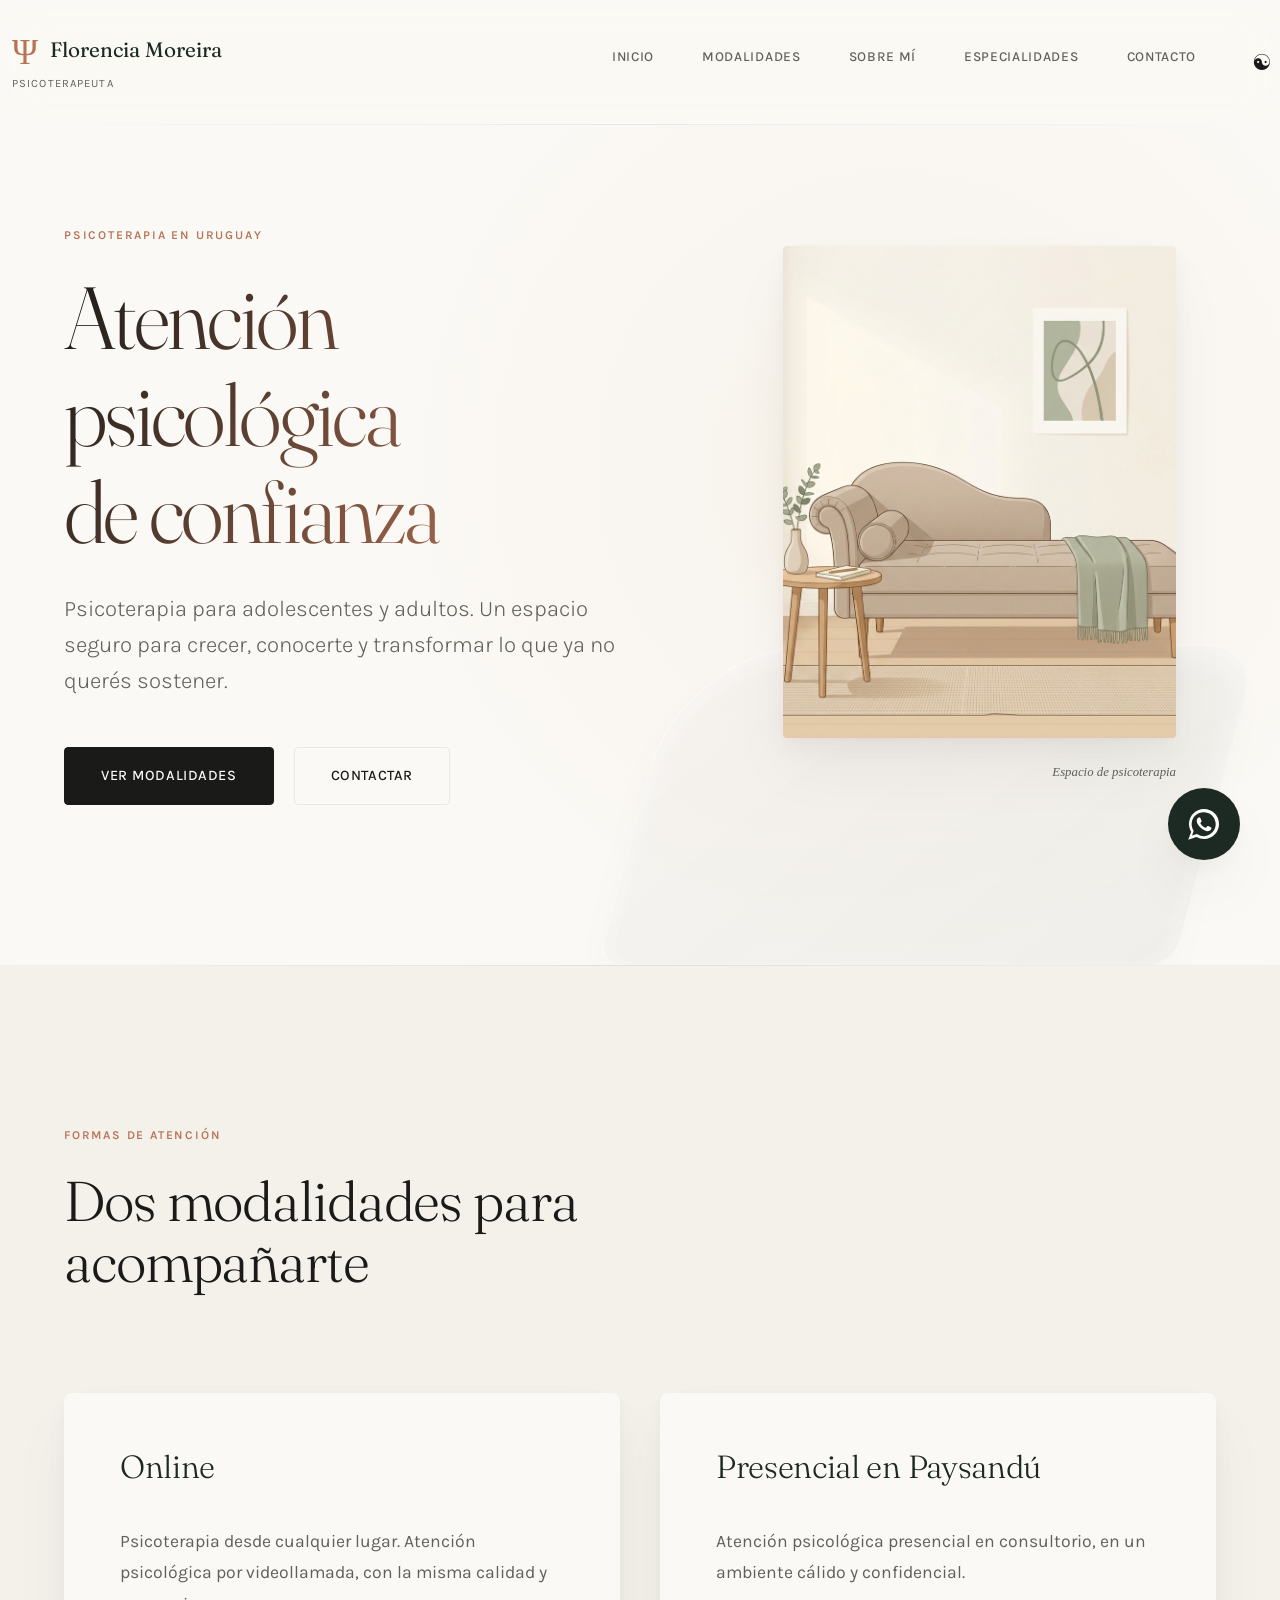
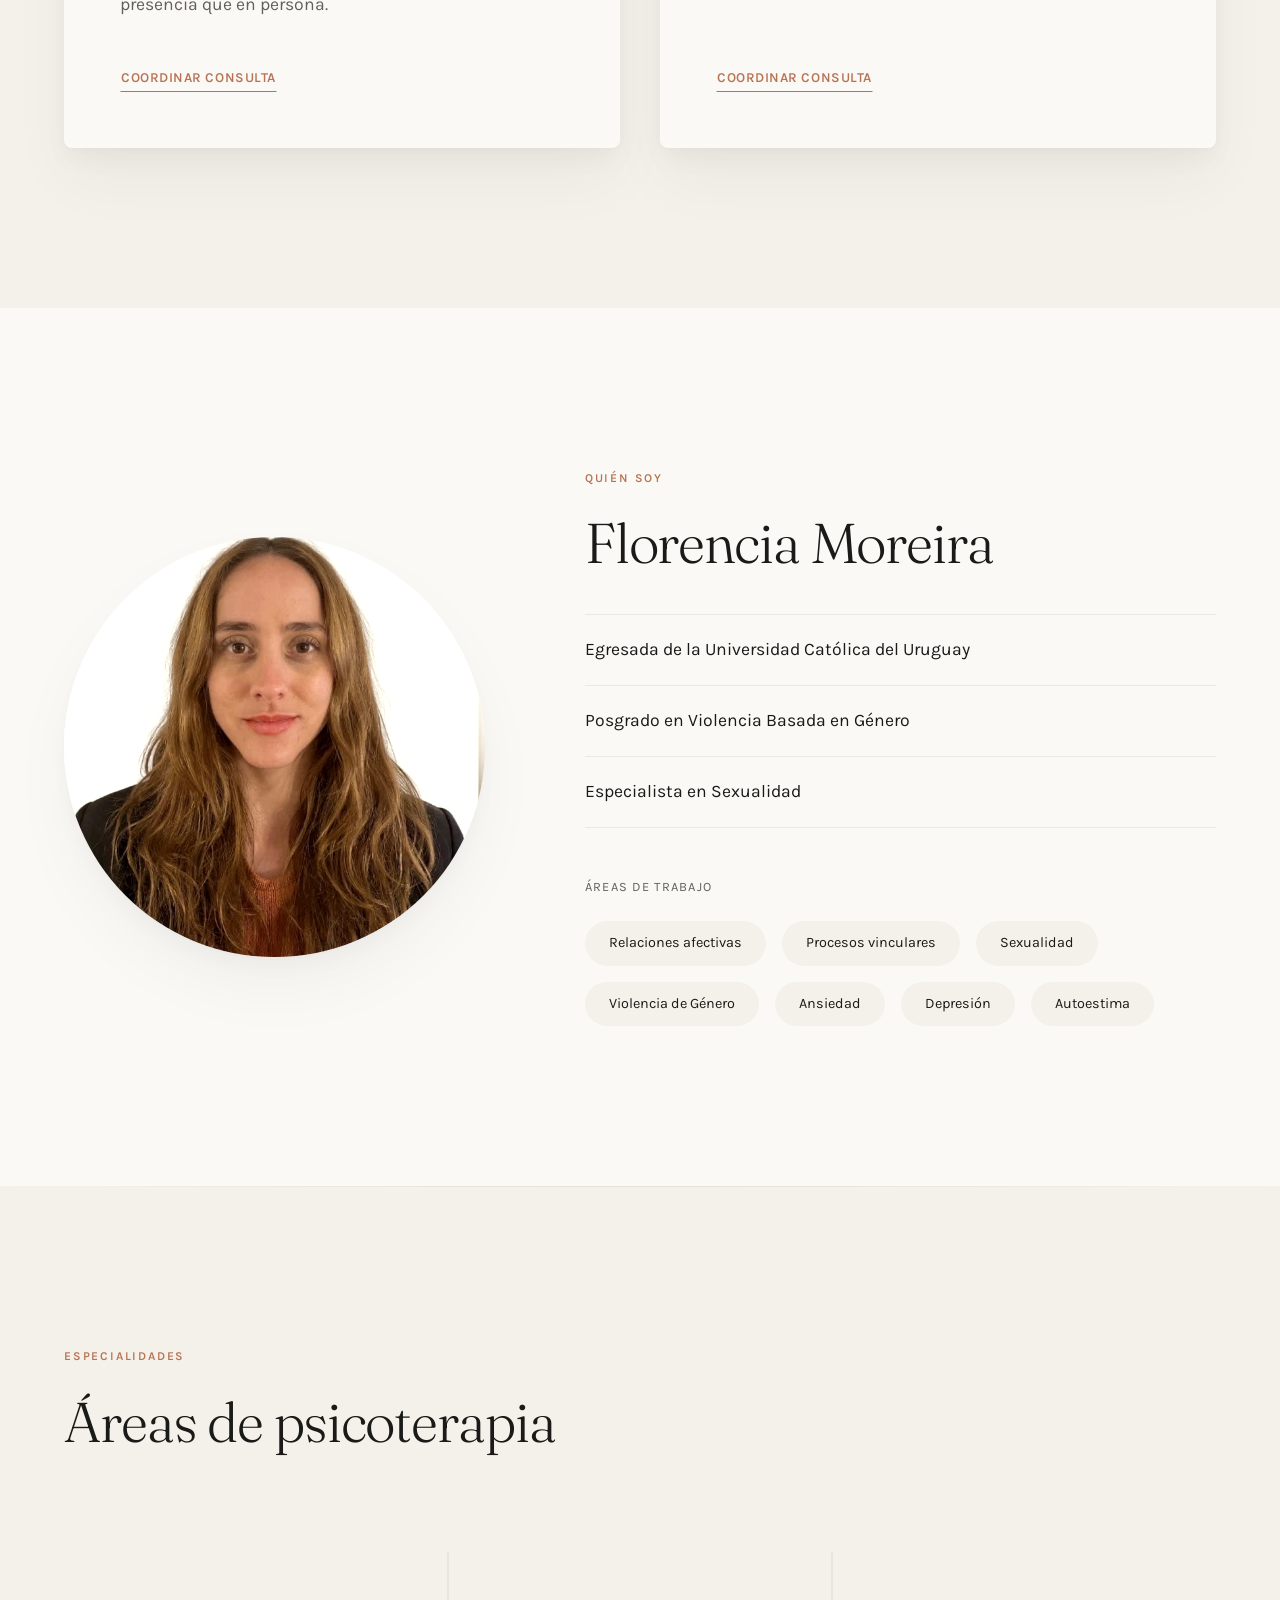
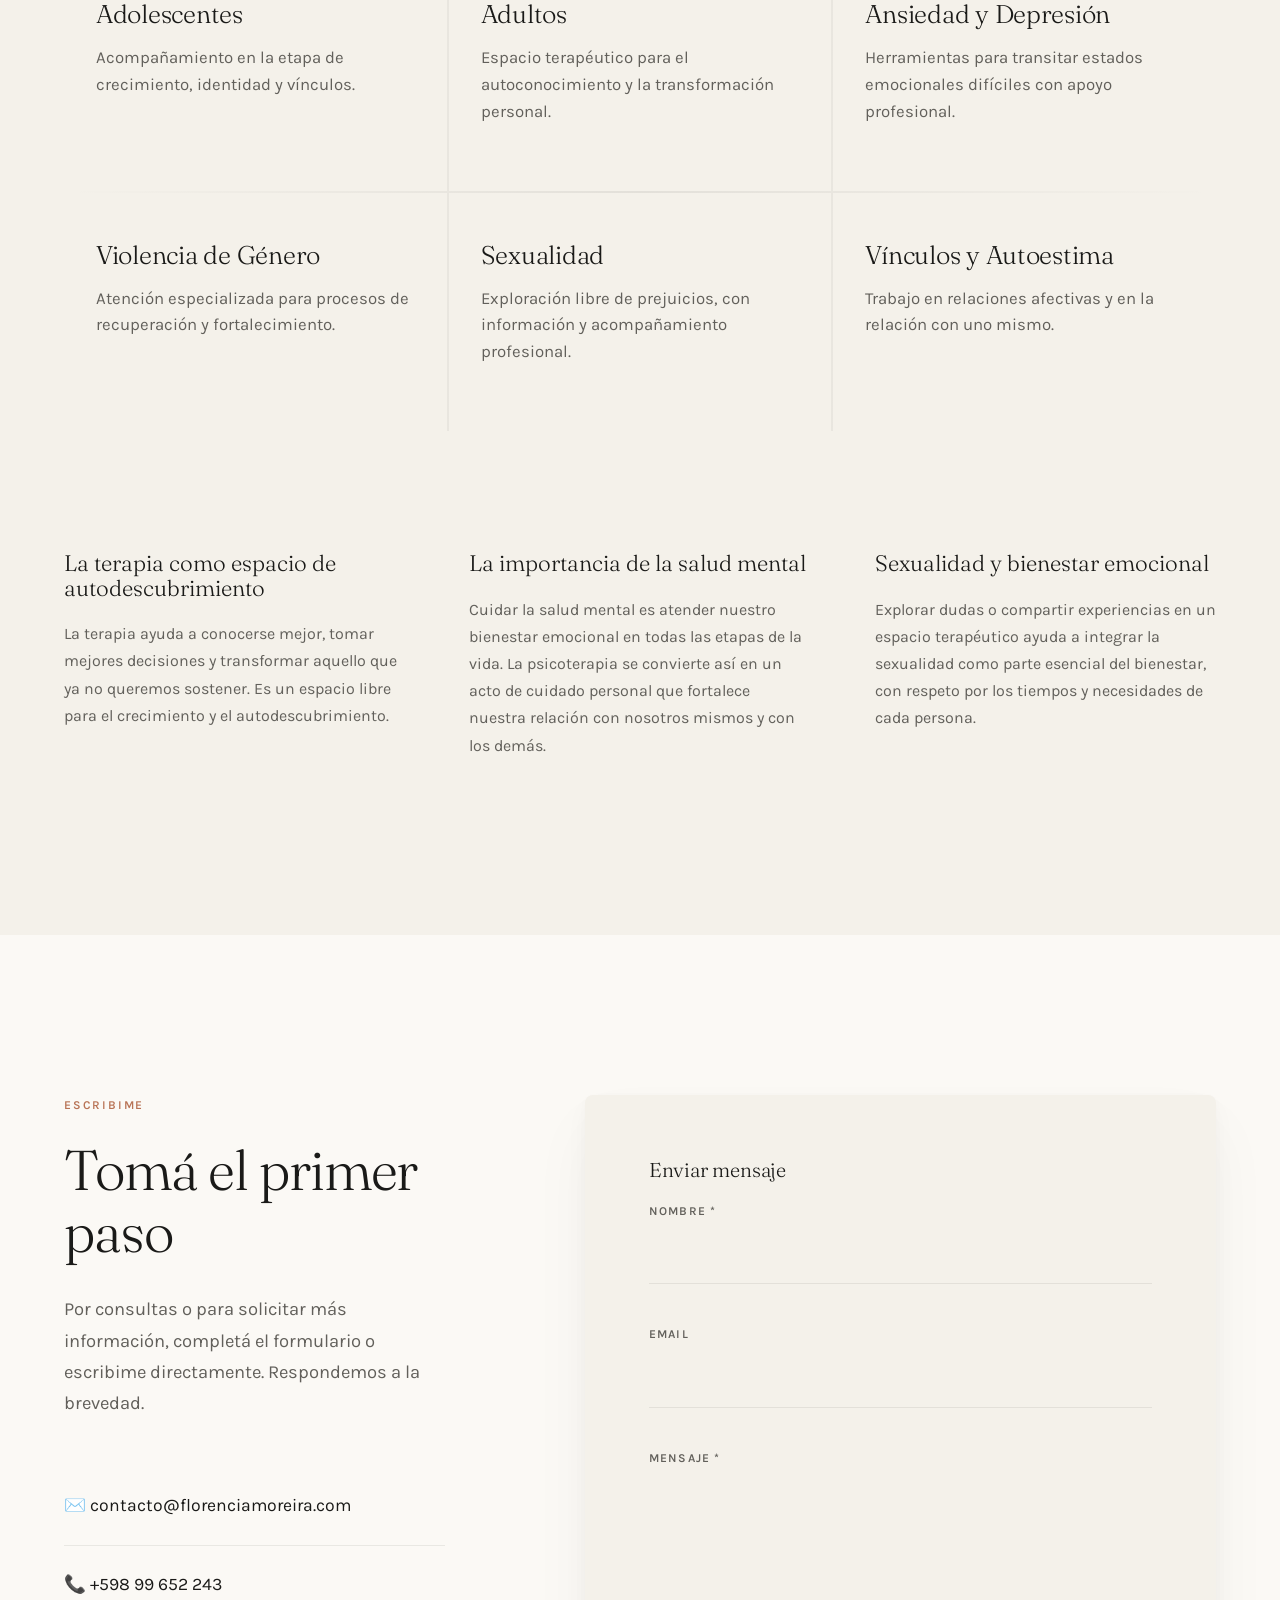
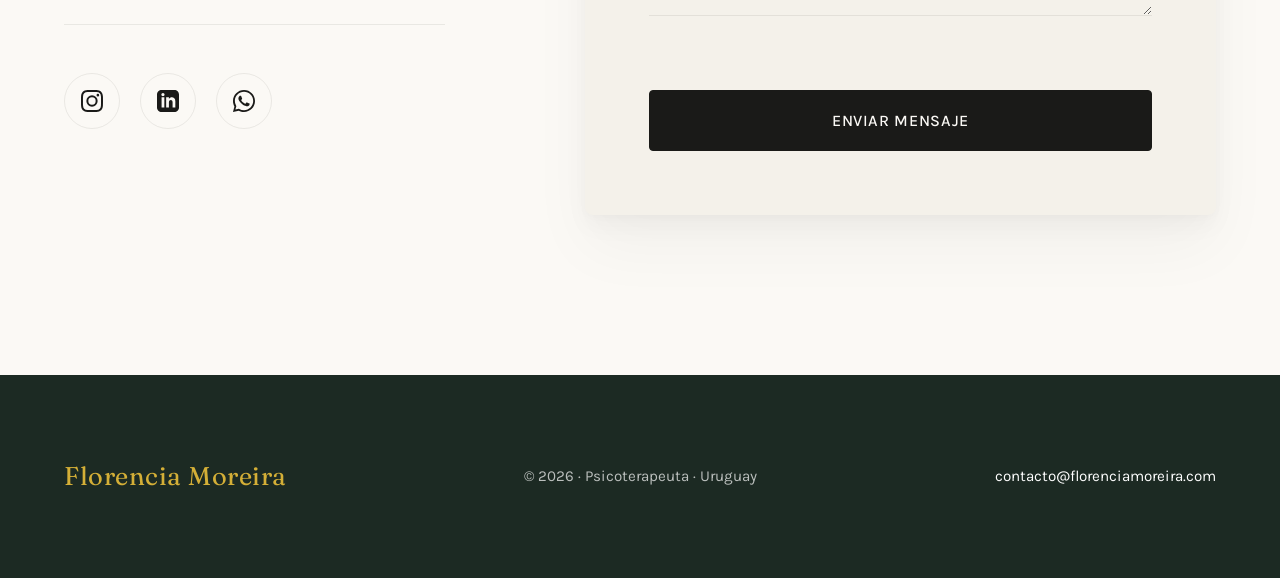
==== commit b1f94d39: "Finalize dark theme aesthetic: layout, colors, button and contrast fixes" ====
--- a/index.html
+++ b/index.html
@@ -10,7 +10,7 @@
   <link
     href="https://fonts.googleapis.com/css2?family=Fraunces:opsz,wght@9..144,500;9..144,600&family=Karla:wght@400;500;600;700&display=swap"
     rel="stylesheet">
-  <link rel="stylesheet" href="/css/style.css">
+  <link rel="stylesheet" href="/css/style.css?v=2">
   <script src="https://identity.netlify.com/v1/netlify-identity-widget.js"></script>
 </head>
 
@@ -29,6 +29,7 @@
         <li><a href="#sobre-mi">Sobre mí</a></li>
         <li><a href="#especialidades">Especialidades</a></li>
         <li><a href="#contacto">Contacto</a></li>
+        <li class="theme-item"><button id="themeToggle" class="theme-toggle" aria-label="Cambiar tema">☯</button></li>
       </ul>
     </nav>
   </header>
--- a/css/style.css
+++ b/css/style.css
@@ -8,34 +8,41 @@
 
 :root {
   /* Exclusive Luxury Palette */
-  --bg-color: #FBF9F5;    /* Blanco lino cálido */
-  --bg-alt: #F4F1EA;      /* Crema de alabastro */
-  --bg-sage: #1C2A23;     /* Verde salvia profundo */
-  
-  --ink: #1A1A18;         /* Grafito oscuro mineral */
-  --ink-soft: #62605B;    /* Ceniza suave */
-  
-  --accent-clay: #B87355; /* Bronce terracota mate */
-  --accent-gold: #D4AF37; /* Oro sepia tenue */
-  
+  --bg-color: #FBF9F5;
+  /* Blanco lino cálido */
+  --bg-alt: #F4F1EA;
+  /* Crema de alabastro */
+  --bg-sage: #1C2A23;
+  /* Verde salvia profundo */
+
+  --ink: #1A1A18;
+  /* Grafito oscuro mineral */
+  --ink-soft: #62605B;
+  /* Ceniza suave */
+
+  --accent-clay: #B87355;
+  /* Bronce terracota mate */
+  --accent-gold: #D4AF37;
+  /* Oro sepia tenue */
+
   --border-solid: rgba(26, 26, 24, 0.08);
-  
+
   /* Typography */
   --font-serif: "Fraunces", Georgia, serif;
   --font-sans: "Karla", -apple-system, sans-serif;
-  
+
   /* Radii */
   --radius-sm: 4px;
   --radius-md: 8px;
   --radius-img: 4px;
-  
+
   /* Multi-layered Ambient Shadows */
-  --shadow-ambient: 
+  --shadow-ambient:
     0 2px 8px rgba(26, 26, 24, 0.02),
     0 12px 24px rgba(26, 26, 24, 0.03),
     0 32px 64px rgba(26, 26, 24, 0.04);
-    
-  --shadow-hover: 
+
+  --shadow-hover:
     0 4px 12px rgba(26, 26, 24, 0.03),
     0 24px 48px rgba(26, 26, 24, 0.05),
     0 48px 96px rgba(26, 26, 24, 0.06);
@@ -43,18 +50,96 @@
   /* Bézier Curves */
   --bezier-smooth: cubic-bezier(0.16, 1, 0.3, 1);
   --bezier-bounce: cubic-bezier(0.34, 1.56, 0.64, 1);
-  
+
   /* Layout */
   --max-width: 1300px;
   --section-py: 160px;
 }
 
+body.dark-theme {
+  --bg-color: #1a241e;
+  --bg-alt: #222f28;
+  --bg-sage: #2a3b32;
+  --ink: #ffffff;
+  --ink-soft: #bac6bf;
+  --accent-clay: #e09475;
+  --accent-gold: #f2ce72;
+  --border-solid: rgba(255, 255, 255, 0.12);
+  
+  --shadow-ambient:
+    0 4px 12px rgba(0, 0, 0, 0.2),
+    0 12px 32px rgba(0, 0, 0, 0.4),
+    0 32px 64px rgba(0, 0, 0, 0.5);
+
+  --shadow-hover:
+    0 8px 24px rgba(0, 0, 0, 0.3),
+    0 24px 64px rgba(0, 0, 0, 0.5),
+    0 48px 96px rgba(0, 0, 0, 0.6);
+}
+
+body.dark-theme .site-header {
+  background-color: rgba(26, 36, 30, 0.85); /* Matches --bg-color #1a241e */
+}
+
+body.dark-theme .hero::after {
+  border-color: rgba(255,255,255,0.1);
+  box-shadow: inset 0 10px 30px rgba(255, 255, 255, 0.05), 0 20px 40px rgba(0, 0, 0, 0.5);
+  background: linear-gradient(135deg, rgba(255,255,255,0.02) 0%, rgba(255,255,255,0.05) 100%);
+}
+
+body.dark-theme h1, 
+body.dark-theme h2, 
+body.dark-theme h3 {
+  text-shadow: 0 4px 16px rgba(0, 0, 0, 0.6);
+  font-weight: 400;
+}
+
+body.dark-theme h1 {
+  background: linear-gradient(120deg, #ffffff 0%, var(--accent-gold) 50%, #ffffff 100%);
+  background-size: 200% auto;
+  -webkit-background-clip: text;
+  -webkit-text-fill-color: transparent;
+}
+
+body.dark-theme .brand-text strong {
+  color: var(--ink);
+}
+
+body.dark-theme .brand-text span {
+  color: var(--accent-clay);
+}
+
+body.dark-theme .modality-card h3 {
+  color: var(--accent-gold);
+}
+
+@media (max-width: 768px) {
+  :root {
+    --section-py: 80px;
+  }
+}
+
 /* ================== RESET & BASE ================== */
-*, *::before, *::after { box-sizing: border-box; }
-html { scroll-behavior: smooth; font-size: 100%; background: var(--bg-color); }
+*,
+*::before,
+*::after {
+  box-sizing: border-box;
+}
+
+html {
+  scroll-behavior: smooth;
+  font-size: 100%;
+  background: var(--bg-color);
+  overflow-x: hidden;
+  width: 100%;
+}
+
 body {
   margin: 0;
   background-color: var(--bg-color);
+  overflow-x: hidden;
+  width: 100%;
+  position: relative;
   color: var(--ink);
   font-family: var(--font-sans);
   font-size: 1.1rem;
@@ -64,29 +149,66 @@
   font-feature-settings: "liga" 1, "kern" 1, "salt" 1;
 }
 
-img { max-width: 100%; height: auto; display: block; }
-a { color: inherit; text-decoration: none; transition: all 0.6s var(--bezier-smooth); }
+img {
+  max-width: 100%;
+  height: auto;
+  display: block;
+}
+
+a {
+  color: inherit;
+  text-decoration: none;
+  transition: all 0.6s var(--bezier-smooth);
+}
 
 /* Typography */
-h1, h2, h3, h4, h5, h6 { 
-  font-family: var(--font-serif); 
-  font-weight: 300; 
-  margin: 0; 
+h1,
+h2,
+h3,
+h4,
+h5,
+h6 {
+  font-family: var(--font-serif);
+  font-weight: 300;
+  margin: 0;
   line-height: 1.1;
   color: var(--ink);
   font-feature-settings: "liga" 1, "kern" 1;
 }
 
-h1 { font-size: clamp(3rem, 7vw, 5.5rem); letter-spacing: -0.03em; }
-h2 { font-size: clamp(2.2rem, 5vw, 3.5rem); letter-spacing: -0.02em; margin-bottom: 2rem; }
-h3 { font-size: clamp(1.4rem, 2.5vw, 1.8rem); letter-spacing: -0.01em; }
-
-.lead { 
-  font-size: clamp(1.15rem, 2vw, 1.4rem); 
-  color: var(--ink-soft); 
-  max-width: 50ch; 
-  margin: 2rem 0 3rem; 
-  line-height: 1.6; 
+@keyframes shineText {
+  0% { background-position: 0% 50%; }
+  50% { background-position: 100% 50%; }
+  100% { background-position: 0% 50%; }
+}
+
+h1 {
+  font-size: clamp(2.2rem, 8vw, 5.5rem);
+  letter-spacing: -0.03em;
+  background: linear-gradient(120deg, var(--ink) 0%, var(--accent-clay) 50%, var(--ink) 100%);
+  background-size: 200% auto;
+  -webkit-background-clip: text;
+  -webkit-text-fill-color: transparent;
+  animation: shineText 8s ease-in-out infinite;
+}
+
+h2 {
+  font-size: clamp(1.8rem, 6vw, 3.5rem);
+  letter-spacing: -0.02em;
+  margin-bottom: 2rem;
+}
+
+h3 {
+  font-size: clamp(1.3rem, 4vw, 1.8rem);
+  letter-spacing: -0.01em;
+}
+
+.lead {
+  font-size: clamp(1.05rem, 4vw, 1.4rem);
+  color: var(--ink-soft);
+  max-width: 50ch;
+  margin: 2rem 0 3rem;
+  line-height: 1.6;
   font-weight: 300;
 }
 
@@ -102,17 +224,31 @@
 }
 
 /* Utilities */
-.wrap { max-width: var(--max-width); margin: 0 auto; padding: 0 5vw; }
-section { padding: var(--section-py) 0; position: relative; z-index: 2; }
-.section-alt { background-color: var(--bg-alt); }
+.wrap {
+  max-width: var(--max-width);
+  margin: 0 auto;
+  padding: 0 5vw;
+}
+
+section {
+  padding: var(--section-py) 0;
+  position: relative;
+  z-index: 2;
+}
+
+.section-alt {
+  background-color: var(--bg-alt);
+}
 
 /* Divider Gradient Line */
 .section-alt::before {
   content: '';
   position: absolute;
-  top: 0; left: 0; right: 0;
+  top: 0;
+  left: 0;
+  right: 0;
   height: 1px;
-  background: linear-gradient(90deg, transparent, rgba(26, 26, 24, 0.08) 50%, transparent);
+  background: linear-gradient(90deg, transparent, var(--border-solid) 50%, transparent);
 }
 
 /* ================== BUTTONS ================== */
@@ -137,12 +273,14 @@
 
 .btn-primary {
   background-color: var(--ink);
-  color: #fff;
+  color: var(--bg-color);
   border-color: var(--ink);
 }
+
 .btn-primary:hover {
   background-color: var(--bg-sage);
   border-color: var(--bg-sage);
+  color: #fff;
   transform: translate3d(0, -4px, 0);
   box-shadow: 0 16px 32px rgba(28, 42, 35, 0.3);
 }
@@ -152,6 +290,7 @@
   color: var(--ink);
   border-color: var(--border-solid);
 }
+
 .btn-ghost:hover {
   border-color: var(--ink);
   transform: translate3d(0, -4px, 0);
@@ -168,6 +307,7 @@
   font-weight: 600;
   font-size: 0.85rem;
 }
+
 .btn-wa:hover {
   color: var(--ink);
   border-bottom-color: var(--ink);
@@ -184,12 +324,15 @@
   -webkit-backdrop-filter: blur(20px) saturate(180%);
   transition: background-color 0.8s var(--bezier-smooth);
 }
+
 .site-header::after {
   content: '';
   position: absolute;
-  bottom: 0; left: 0; right: 0;
+  bottom: 0;
+  left: 0;
+  right: 0;
   height: 1px;
-  background: linear-gradient(90deg, transparent, rgba(26, 26, 24, 0.05) 50%, transparent);
+  background: linear-gradient(90deg, transparent, var(--border-solid) 50%, transparent);
 }
 
 .nav {
@@ -204,15 +347,36 @@
   align-items: center;
   gap: 16px;
 }
-.brand img { 
-  height: 48px; 
+
+.brand img {
+  height: 48px;
   width: auto;
   opacity: 0.9;
   transition: opacity 0.6s var(--bezier-smooth);
 }
-.brand:hover img { opacity: 1; }
-.brand-text strong { display: block; font-family: var(--font-serif); font-size: 1.3rem; font-weight: 400; color: var(--bg-sage); }
-.brand-text span { display: block; font-family: var(--font-sans); font-size: 0.7rem; color: var(--ink-soft); letter-spacing: 0.1em; text-transform: uppercase; margin-top: 4px;}
+
+.brand:hover img {
+  opacity: 1;
+}
+
+.brand-text strong {
+  display: block;
+  font-family: var(--font-serif);
+  font-size: 1.3rem;
+  font-weight: 400;
+  color: var(--bg-sage);
+}
+
+.brand-text span {
+  display: block;
+  font-family: var(--font-sans);
+  font-size: 0.7rem;
+  color: var(--ink-soft);
+  letter-spacing: 0.1em;
+  text-transform: uppercase;
+  margin-top: 4px;
+  margin-left: 12px;
+}
 
 .nav-links {
   display: flex;
@@ -221,6 +385,7 @@
   margin: 0;
   padding: 0;
 }
+
 .nav-links a {
   font-size: 0.85rem;
   font-weight: 500;
@@ -230,6 +395,7 @@
   position: relative;
   padding: 4px 0;
 }
+
 .nav-links a::after {
   content: '';
   position: absolute;
@@ -240,8 +406,41 @@
   background-color: var(--accent-clay);
   transition: width 0.6s var(--bezier-smooth);
 }
-.nav-links a:hover { color: var(--ink); }
-.nav-links a:hover::after { width: 100%; }
+
+.nav-links a:hover {
+  color: var(--ink);
+}
+
+.nav-links a:hover::after {
+  width: 100%;
+}
+
+.theme-toggle {
+  background: none;
+  border: none;
+  font-size: 1.4rem;
+  cursor: pointer;
+  padding: 8px;
+  border-radius: 50%;
+  color: var(--ink);
+  transition: transform 0.6s var(--bezier-smooth), background-color 0.4s ease;
+  display: flex;
+  align-items: center;
+  justify-content: center;
+}
+
+body.dark-theme .theme-toggle {
+  transform: rotate(180deg);
+}
+
+.theme-toggle:hover {
+  transform: scale(1.15) rotate(15deg);
+  background-color: var(--border-solid);
+}
+
+body.dark-theme .theme-toggle:hover {
+  transform: scale(1.15) rotate(195deg);
+}
 
 .nav-toggle {
   display: none;
@@ -265,7 +464,12 @@
     overflow: hidden;
     transition: max-height 0.8s var(--bezier-smooth);
   }
-  .nav-links.open { max-height: 500px; border-bottom: 1px solid var(--border-solid); }
+
+  .nav-links.open {
+    max-height: 500px;
+    border-bottom: 1px solid var(--border-solid);
+  }
+
   .nav-links a {
     display: block;
     padding: 24px 5vw;
@@ -273,15 +477,32 @@
     color: var(--ink);
     border-top: 1px solid var(--border-solid);
   }
-  .nav-links a::after { display: none; }
-  .nav-toggle { display: block; }
+
+  .nav-links a::after {
+    display: none;
+  }
+
+  .nav-toggle {
+    display: block;
+  }
 }
 
 /* ================== HERO & ABSTRACCIÓN ================== */
 @keyframes breatheLight {
-  0%   { opacity: 0.4; transform: scale(1) translate3d(0, 0, 0); }
-  50%  { opacity: 0.7; transform: scale(1.05) translate3d(2%, 3%, 0); }
-  100% { opacity: 0.4; transform: scale(1) translate3d(0, 0, 0); }
+  0% {
+    opacity: 0.4;
+    transform: scale(1) translate3d(0, 0, 0);
+  }
+
+  50% {
+    opacity: 0.7;
+    transform: scale(1.05) translate3d(2%, 3%, 0);
+  }
+
+  100% {
+    opacity: 0.4;
+    transform: scale(1) translate3d(0, 0, 0);
+  }
 }
 
 .hero {
@@ -294,9 +515,11 @@
 .hero::before {
   content: '';
   position: absolute;
-  top: -20%; right: -10%;
-  width: 80vw; height: 80vw;
-  background: radial-gradient(circle, rgba(212,175,55,0.08) 0%, rgba(184,115,85,0.03) 30%, transparent 70%);
+  top: -20%;
+  right: -10%;
+  width: 80vw;
+  height: 80vw;
+  background: radial-gradient(circle, rgba(212, 175, 55, 0.08) 0%, rgba(184, 115, 85, 0.03) 30%, transparent 70%);
   border-radius: 50%;
   z-index: 0;
   pointer-events: none;
@@ -307,18 +530,20 @@
 .hero::after {
   content: '';
   position: absolute;
-  bottom: 0%; right: 5%;
-  width: 45vw; height: 25vw;
-  background: linear-gradient(135deg, rgba(28,42,35,0.02) 0%, rgba(28,42,35,0.05) 100%);
+  bottom: 0%;
+  right: 5%;
+  width: 45vw;
+  height: 25vw;
+  background: linear-gradient(135deg, rgba(28, 42, 35, 0.02) 0%, rgba(28, 42, 35, 0.05) 100%);
   border-radius: 10vw 4vw 2vw 2vw;
   z-index: 0;
   pointer-events: none;
   transform: skewX(-15deg);
-  box-shadow: 
-    inset 0 10px 30px rgba(255,255,255,0.5),
-    0 20px 40px rgba(26,26,24,0.02);
-  border-top: 1px solid rgba(255,255,255,0.7);
-  border-left: 1px solid rgba(255,255,255,0.7);
+  box-shadow:
+    inset 0 10px 30px rgba(255, 255, 255, 0.5),
+    0 20px 40px rgba(26, 26, 24, 0.02);
+  border-top: 1px solid rgba(255, 255, 255, 0.7);
+  border-left: 1px solid rgba(255, 255, 255, 0.7);
 }
 
 .hero-grid {
@@ -346,10 +571,29 @@
   perspective: 1000px;
 }
 
+@media (max-width: 480px) {
+  .hero-ctas {
+    flex-direction: column;
+    width: 100%;
+  }
+
+  .hero-ctas .btn {
+    width: 100%;
+  }
+}
+
 @keyframes floatHero {
-  0% { transform: translate3d(0, 0, 0); }
-  50% { transform: translate3d(0, -12px, 0); }
-  100% { transform: translate3d(0, 0, 0); }
+  0% {
+    transform: translate3d(0, 0, 0);
+  }
+
+  50% {
+    transform: translate3d(0, -12px, 0);
+  }
+
+  100% {
+    transform: translate3d(0, 0, 0);
+  }
 }
 
 .hero-media img {
@@ -362,6 +606,12 @@
   transform-style: preserve-3d;
 }
 
+@media (max-width: 768px) {
+  .hero-media {
+    display: none;
+  }
+}
+
 .hero-media figcaption {
   margin-top: 24px;
   font-size: 0.8rem;
@@ -372,10 +622,26 @@
 }
 
 @media (max-width: 1024px) {
-  .hero-grid { grid-template-columns: 1fr; gap: 80px; }
-  .hero-media { order: -1; max-width: 500px; margin: 0 auto; }
-  .hero { padding: 60px 0 120px; }
-  .hero::after { display: none; } /* Hide complex CSS divan on mobile for perf */
+  .hero-grid {
+    grid-template-columns: 1fr;
+    gap: 80px;
+  }
+
+  .hero-media {
+    order: -1;
+    max-width: 500px;
+    margin: 0 auto;
+  }
+
+  .hero {
+    padding: 60px 0 120px;
+  }
+
+  .hero::after {
+    display: none;
+  }
+
+  /* Hide complex CSS divan on mobile for perf */
 }
 
 /* ================== MODALITIES ================== */
@@ -406,7 +672,10 @@
 .modality-card::before {
   content: '';
   position: absolute;
-  top: 0; left: 0; width: 100%; height: 4px;
+  top: 0;
+  left: 0;
+  width: 100%;
+  height: 4px;
   background: var(--accent-clay);
   transform: scaleX(0);
   transform-origin: left;
@@ -417,7 +686,10 @@
   transform: translate3d(0, -8px, 0);
   box-shadow: var(--shadow-hover);
 }
-.modality-card:hover::before { transform: scaleX(1); }
+
+.modality-card:hover::before {
+  transform: scaleX(1);
+}
 
 .modality-card h3 {
   font-size: 2rem;
@@ -433,11 +705,19 @@
   flex-grow: 1;
 }
 
-.modality-card .btn-wa { align-self: flex-start; }
+.modality-card .btn-wa {
+  align-self: flex-start;
+}
 
 @media (max-width: 768px) {
-  .modality-grid { grid-template-columns: 1fr; gap: 32px; }
-  .modality-card { padding: 40px 32px; }
+  .modality-grid {
+    grid-template-columns: 1fr;
+    gap: 32px;
+  }
+
+  .modality-card {
+    padding: 40px 32px;
+  }
 }
 
 /* ================== ABOUT ================== */
@@ -469,7 +749,10 @@
   font-size: 1.1rem;
   border-bottom: 1px solid var(--border-solid);
 }
-.bullets li:first-child { border-top: 1px solid var(--border-solid); }
+
+.bullets li:first-child {
+  border-top: 1px solid var(--border-solid);
+}
 
 .areas-label {
   font-family: var(--font-sans);
@@ -495,6 +778,7 @@
   color: var(--ink);
   transition: all 0.6s var(--bezier-smooth);
 }
+
 .chip:hover {
   background-color: var(--bg-sage);
   color: #fff;
@@ -503,16 +787,26 @@
 }
 
 @media (max-width: 992px) {
-  .about-grid { grid-template-columns: 1fr; gap: 60px; }
-  .about-grid img { max-width: 400px; margin: 0 auto; order: -1; }
+  .about-grid {
+    grid-template-columns: 1fr;
+    gap: 60px;
+  }
+
+  .about-grid img {
+    max-width: 280px;
+    width: 100%;
+    margin: 0 auto;
+    order: -1;
+  }
 }
 
 /* ================== SPECIALTIES & ARTICLES ================== */
 .specialty-grid {
   display: grid;
   grid-template-columns: repeat(3, 1fr);
-  gap: 2px; /* For the thin line effect */
-  background: linear-gradient(90deg, transparent, rgba(26,26,24,0.05) 50%, transparent);
+  gap: 2px;
+  /* For the thin line effect */
+  background: linear-gradient(90deg, transparent, var(--border-solid) 50%, transparent);
 }
 
 .specialty-card {
@@ -520,6 +814,7 @@
   background: var(--bg-alt);
   transition: all 0.8s var(--bezier-smooth);
 }
+
 .specialty-card:hover {
   background: var(--bg-color);
   transform: scale(1.02);
@@ -533,6 +828,7 @@
   margin-bottom: 16px;
   color: var(--ink);
 }
+
 .specialty-card p {
   color: var(--ink-soft);
   font-size: 1.05rem;
@@ -545,22 +841,40 @@
   grid-template-columns: repeat(3, 1fr);
   gap: 64px;
 }
+
 .article-list h4 {
   font-family: var(--font-serif);
   font-size: 1.4rem;
   margin-bottom: 20px;
 }
+
 .article-list p {
   color: var(--ink-soft);
   font-size: 1rem;
 }
 
 @media (max-width: 900px) {
-  .specialty-grid, .article-list { grid-template-columns: 1fr 1fr; gap: 32px; background: none;}
-  .specialty-card { background: transparent; border-bottom: 1px solid var(--border-solid); padding: 32px 0; }
-}
+
+  .specialty-grid,
+  .article-list {
+    grid-template-columns: 1fr 1fr;
+    gap: 32px;
+    background: none;
+  }
+
+  .specialty-card {
+    background: transparent;
+    border-bottom: 1px solid var(--border-solid);
+    padding: 32px 0;
+  }
+}
+
 @media (max-width: 600px) {
-  .specialty-grid, .article-list { grid-template-columns: 1fr; }
+
+  .specialty-grid,
+  .article-list {
+    grid-template-columns: 1fr;
+  }
 }
 
 /* ================== CONTACT ================== */
@@ -570,8 +884,15 @@
   gap: 100px;
 }
 
-.contact-info { padding-right: 40px; }
-#contact-subtitle { color: var(--ink-soft); margin-bottom: 48px; font-size: 1.15rem; }
+.contact-info {
+  padding-right: 40px;
+}
+
+#contact-subtitle {
+  color: var(--ink-soft);
+  margin-bottom: 48px;
+  font-size: 1.15rem;
+}
 
 .contact-line {
   display: flex;
@@ -582,20 +903,37 @@
   color: var(--ink);
   transition: color 0.6s var(--bezier-smooth);
 }
-.contact-line:hover { color: var(--accent-clay); transform: translate3d(8px, 0, 0); }
-
-.social-row { display: flex; gap: 20px; margin-top: 48px; }
+
+.contact-line:hover {
+  color: var(--accent-clay);
+  transform: translate3d(8px, 0, 0);
+}
+
+.social-row {
+  display: flex;
+  gap: 20px;
+  margin-top: 48px;
+}
+
 .social-row a {
   border: 1px solid var(--border-solid);
   border-radius: 50%;
-  width: 56px; height: 56px;
-  display: flex; align-items: center; justify-content: center;
-  font-size: 0.8rem; text-transform: uppercase; letter-spacing: 0.1em;
+  width: 56px;
+  height: 56px;
+  display: flex;
+  align-items: center;
+  justify-content: center;
+  font-size: 0.8rem;
+  text-transform: uppercase;
+  letter-spacing: 0.1em;
   color: var(--ink);
   transition: all 0.6s var(--bezier-smooth);
 }
+
 .social-row a:hover {
-  background-color: var(--bg-sage); color: #fff; border-color: var(--bg-sage);
+  background-color: var(--bg-sage);
+  color: #fff;
+  border-color: var(--bg-sage);
   transform: translate3d(0, -6px, 0);
   box-shadow: 0 12px 24px rgba(28, 42, 35, 0.2);
 }
@@ -608,41 +946,87 @@
   box-shadow: var(--shadow-ambient);
   transition: box-shadow 0.8s var(--bezier-smooth);
 }
-form.contact-form:hover { box-shadow: var(--shadow-hover); }
-
-#form-title { font-size: 2.2rem; margin-bottom: 48px; }
+
+form.contact-form:hover {
+  box-shadow: var(--shadow-hover);
+}
+
+#form-title {
+  font-size: 2.2rem;
+  margin-bottom: 48px;
+}
 
 form.contact-form label {
-  display: block; font-size: 0.75rem; font-weight: 600; text-transform: uppercase;
-  letter-spacing: 0.1em; color: var(--ink-soft); margin-bottom: 8px;
-}
-
-form.contact-form input, 
+  display: block;
+  font-size: 0.75rem;
+  font-weight: 600;
+  text-transform: uppercase;
+  letter-spacing: 0.1em;
+  color: var(--ink-soft);
+  margin-bottom: 8px;
+}
+
+form.contact-form input,
 form.contact-form textarea {
-  width: 100%; padding: 16px 0; margin-bottom: 40px;
-  border: none; border-bottom: 1px solid rgba(26,26,24,0.15);
-  font-family: var(--font-sans); font-size: 1.15rem;
-  background: transparent; color: var(--ink);
+  width: 100%;
+  padding: 16px 0;
+  margin-bottom: 40px;
+  border: none;
+  border-bottom: 1px solid var(--border-solid);
+  font-family: var(--font-sans);
+  font-size: 1.15rem;
+  background: transparent;
+  color: var(--ink);
   transition: all 0.6s var(--bezier-smooth);
   border-radius: 0;
 }
-form.contact-form input:focus, 
+
+form.contact-form input:focus,
 form.contact-form textarea:focus {
-  outline: none; border-bottom-color: var(--bg-sage);
-  background-color: rgba(251,249,245,0.4);
-}
-form.contact-form textarea { min-height: 140px; resize: vertical; }
-
-#form-submit { width: 100%; padding: 20px; font-size: 1rem; margin-top: 16px; }
-
-.form-status { font-size: 1rem; margin-top: -16px; margin-bottom: 24px; }
-.form-status.ok { color: var(--bg-sage); }
-.form-status.err { color: #A04030; }
+  outline: none;
+  border-bottom-color: var(--bg-sage);
+  background-color: var(--bg-alt);
+}
+
+form.contact-form textarea {
+  min-height: 140px;
+  resize: vertical;
+}
+
+#form-submit {
+  width: 100%;
+  padding: 20px;
+  font-size: 1rem;
+  margin-top: 16px;
+}
+
+.form-status {
+  font-size: 1rem;
+  margin-top: -16px;
+  margin-bottom: 24px;
+}
+
+.form-status.ok {
+  color: var(--bg-sage);
+}
+
+.form-status.err {
+  color: #A04030;
+}
 
 @media (max-width: 992px) {
-  .contact-grid { grid-template-columns: 1fr; gap: 80px; }
-  .contact-info { padding-right: 0; }
-  form.contact-form { padding: 40px 5vw; }
+  .contact-grid {
+    grid-template-columns: 1fr;
+    gap: 80px;
+  }
+
+  .contact-info {
+    padding-right: 0;
+  }
+
+  form.contact-form {
+    padding: 40px 5vw;
+  }
 }
 
 /* ================== FOOTER ================== */
@@ -651,43 +1035,100 @@
   background-color: var(--bg-sage);
   color: #fff;
 }
+
 .footer-row {
-  display: flex; justify-content: space-between; align-items: center; flex-wrap: wrap;
-  gap: 24px; font-size: 0.95rem;
-}
-#footer-name { font-family: var(--font-serif); font-size: 1.6rem; letter-spacing: 0.02em; color: var(--accent-gold); }
-#footer-text { color: rgba(255, 255, 255, 0.7); }
-#footer-email { color: #fff; transition: color 0.6s var(--bezier-smooth); }
-#footer-email:hover { color: var(--accent-clay); }
-@media (max-width: 600px) { .footer-row { flex-direction: column; text-align: center; } }
+  display: flex;
+  justify-content: space-between;
+  align-items: center;
+  flex-wrap: wrap;
+  gap: 24px;
+  font-size: 0.95rem;
+}
+
+#footer-name {
+  font-family: var(--font-serif);
+  font-size: 1.6rem;
+  letter-spacing: 0.02em;
+  color: var(--accent-gold);
+}
+
+#footer-text {
+  color: rgba(255, 255, 255, 0.7);
+}
+
+#footer-email {
+  color: #fff;
+  transition: color 0.6s var(--bezier-smooth);
+}
+
+#footer-email:hover {
+  color: var(--accent-clay);
+}
+
+@media (max-width: 600px) {
+  .footer-row {
+    flex-direction: column;
+    text-align: center;
+  }
+}
 
 /* ================== WHATSAPP ================== */
 @keyframes pulseGlow {
-  0% { box-shadow: 0 0 0 0 rgba(28, 42, 35, 0.4); }
-  70% { box-shadow: 0 0 0 20px rgba(28, 42, 35, 0); }
-  100% { box-shadow: 0 0 0 0 rgba(28, 42, 35, 0); }
+  0% {
+    box-shadow: 0 0 0 0 rgba(28, 42, 35, 0.4);
+  }
+
+  70% {
+    box-shadow: 0 0 0 20px rgba(28, 42, 35, 0);
+  }
+
+  100% {
+    box-shadow: 0 0 0 0 rgba(28, 42, 35, 0);
+  }
 }
 
 .wa-float {
-  position: fixed; right: 40px; bottom: 40px; z-index: 90;
-  width: 72px; height: 72px; border-radius: 50%;
-  background-color: var(--bg-sage); color: #fff;
-  display: flex; align-items: center; justify-content: center;
+  position: fixed;
+  right: 40px;
+  bottom: 40px;
+  z-index: 90;
+  width: 72px;
+  height: 72px;
+  border-radius: 50%;
+  background-color: var(--bg-sage);
+  color: #fff;
+  display: flex;
+  align-items: center;
+  justify-content: center;
   box-shadow: var(--shadow-ambient);
   transition: all 0.8s var(--bezier-smooth);
   animation: pulseGlow 4s infinite;
 }
+
 .wa-float:hover {
   transform: translate3d(0, -8px, 0) scale(1.05);
   box-shadow: var(--shadow-hover);
   background-color: var(--ink);
   animation: none;
 }
-.wa-float svg { width: 36px; height: 36px; }
+
+.wa-float svg {
+  width: 36px;
+  height: 36px;
+}
 
 @media (max-width: 768px) {
-  .wa-float { right: 24px; bottom: 24px; width: 60px; height: 60px; }
-  .wa-float svg { width: 30px; height: 30px; }
+  .wa-float {
+    right: 24px;
+    bottom: 24px;
+    width: 60px;
+    height: 60px;
+  }
+
+  .wa-float svg {
+    width: 30px;
+    height: 30px;
+  }
 }
 
 /* ================== LOGO MODERNO (REPLACE SVG VISUALLY) ================== */
@@ -696,13 +1137,14 @@
 }
 
 .brand-text strong::before {
-  content: 'F.M.';
+  content: 'Ψ';
   display: inline-block;
   font-family: var(--font-serif);
-  font-size: 1.8rem;
+  font-size: 2.2rem;
   font-weight: 300;
   color: var(--accent-clay);
   line-height: 1;
   margin-right: 12px;
+  margin-left: 12px;
   vertical-align: middle;
-}
+}
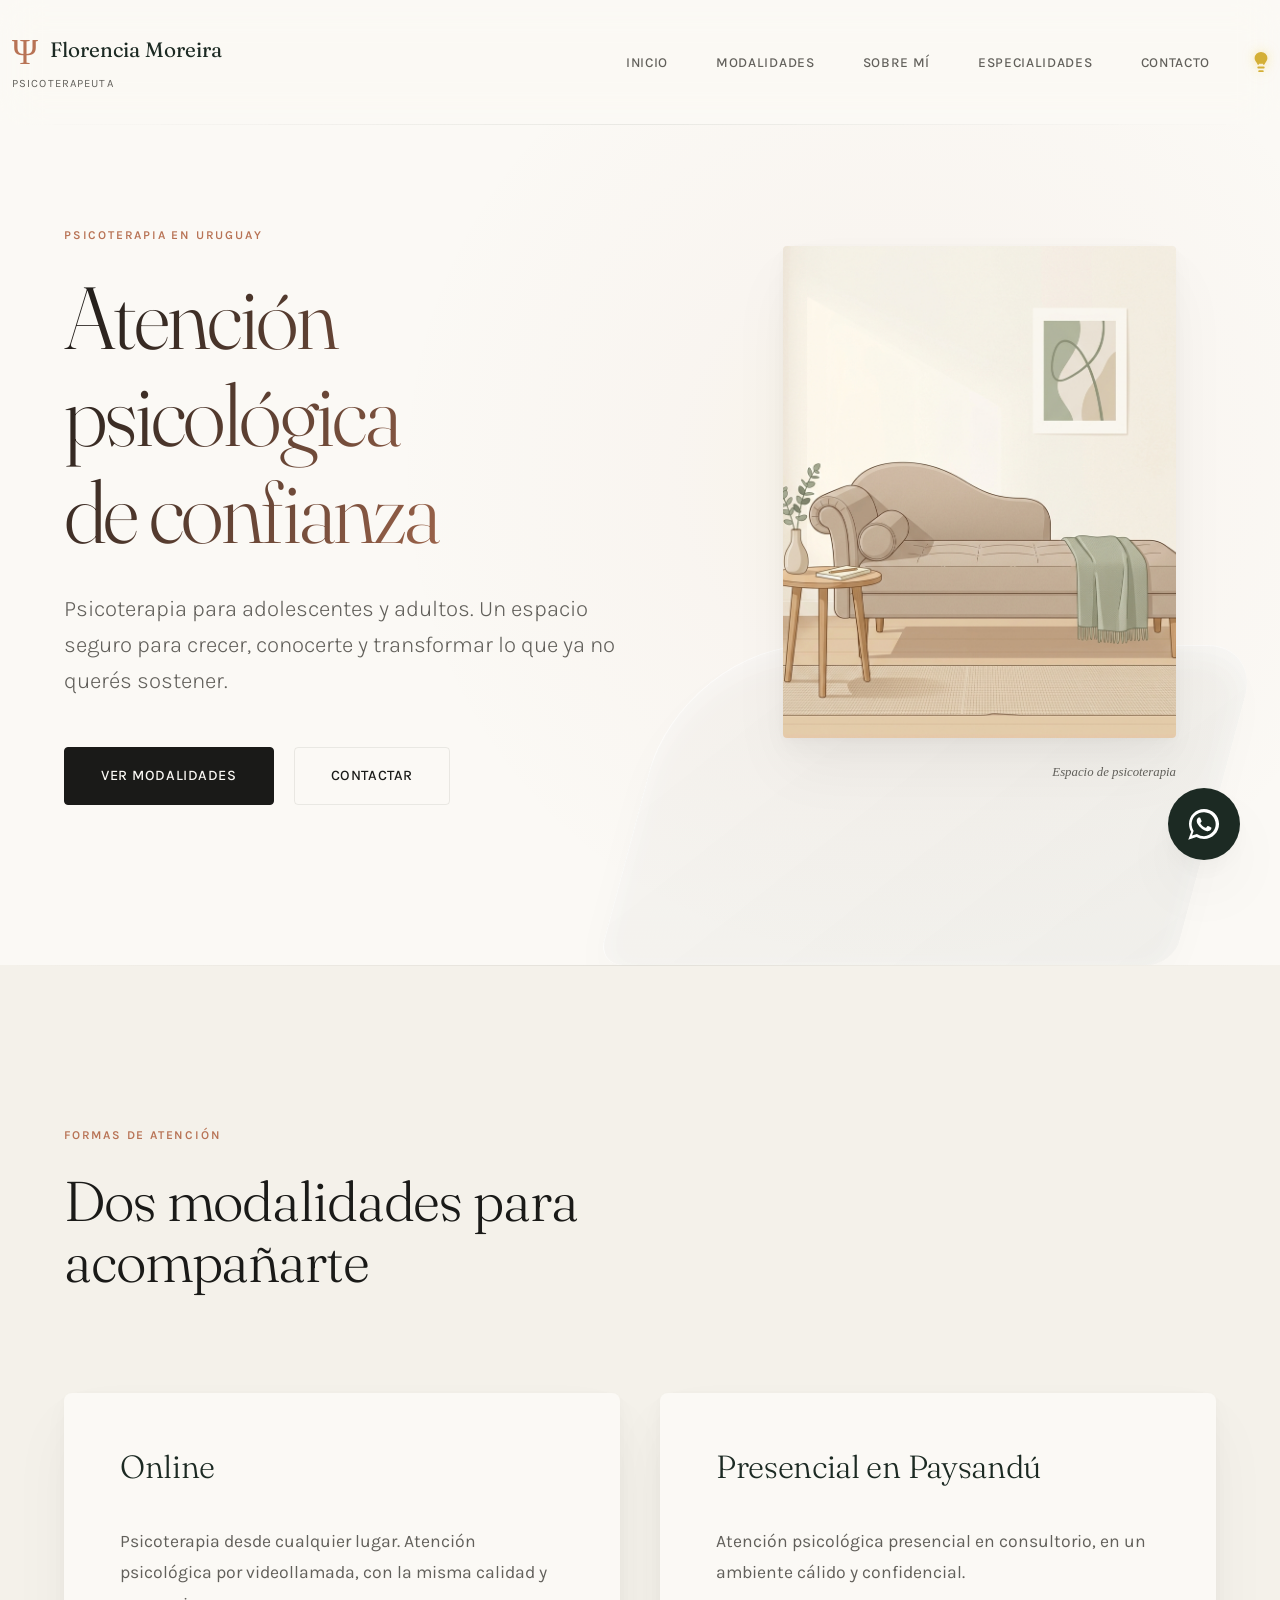
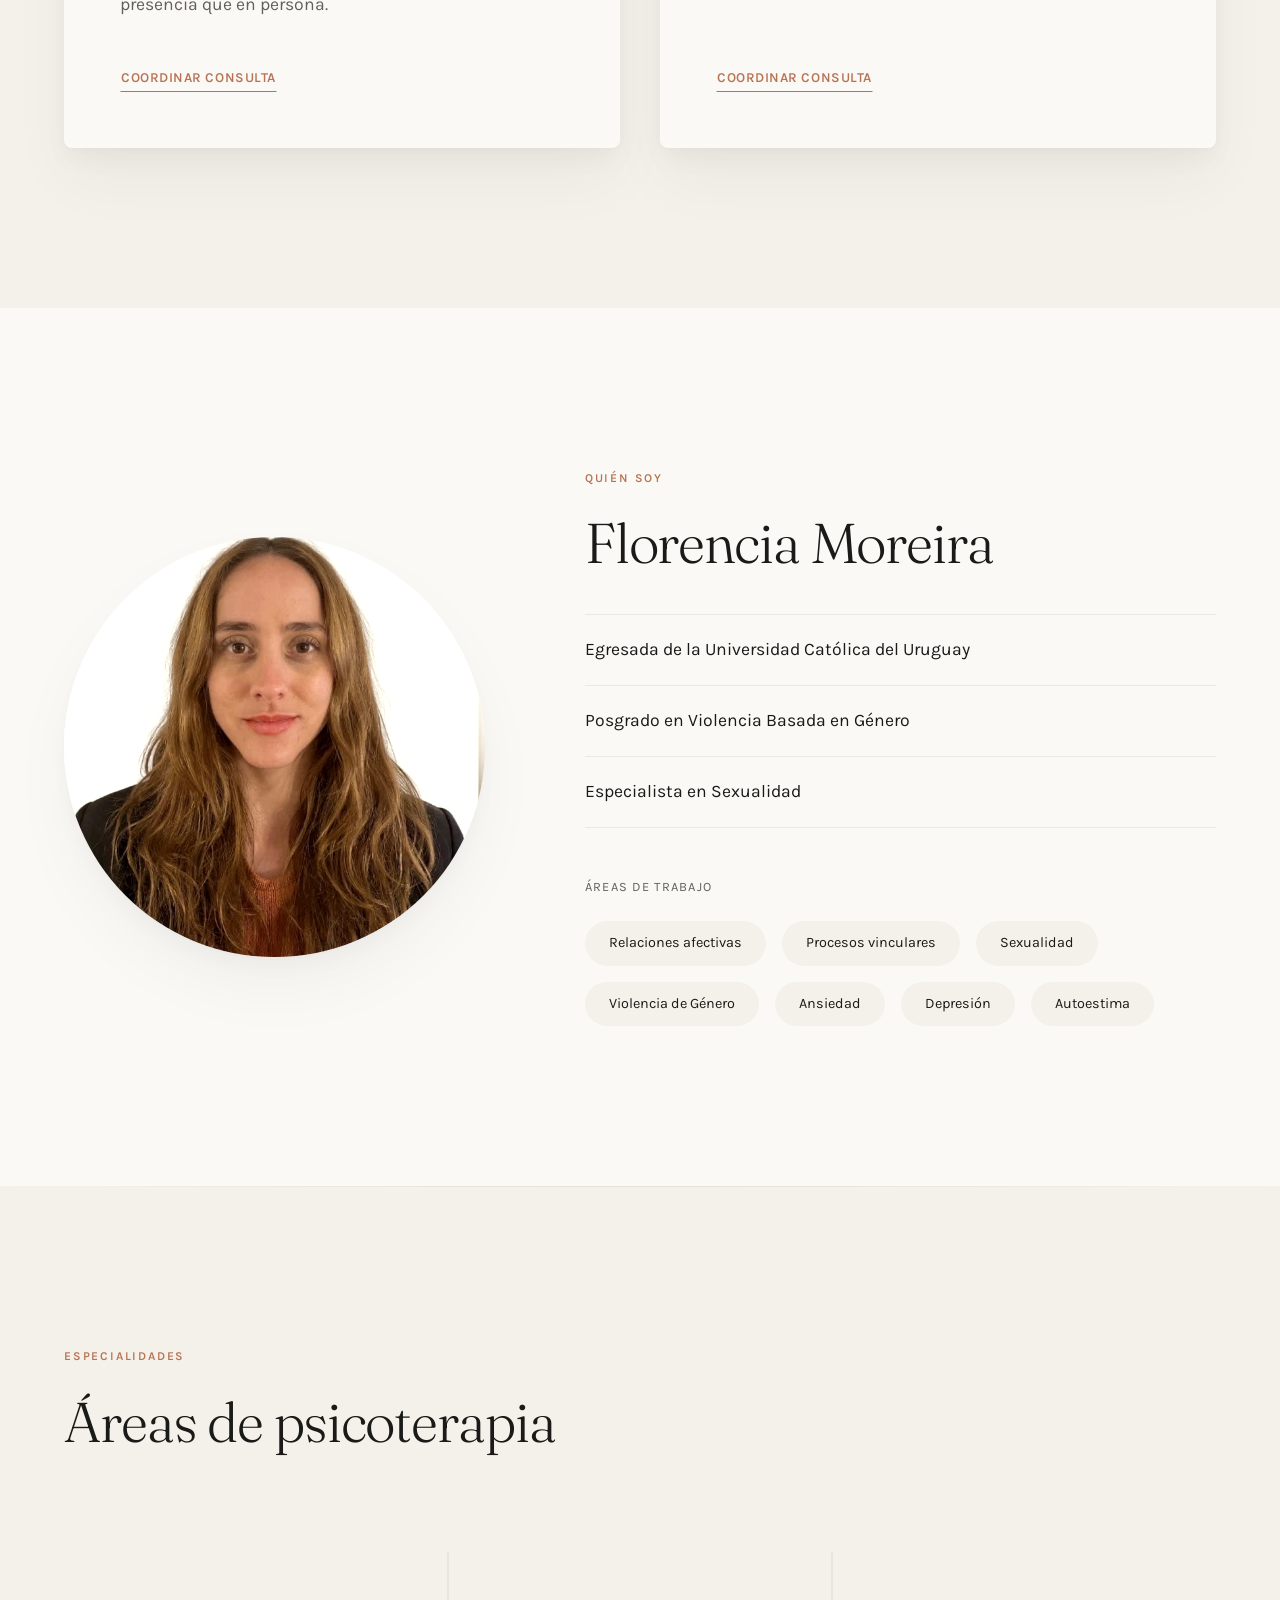
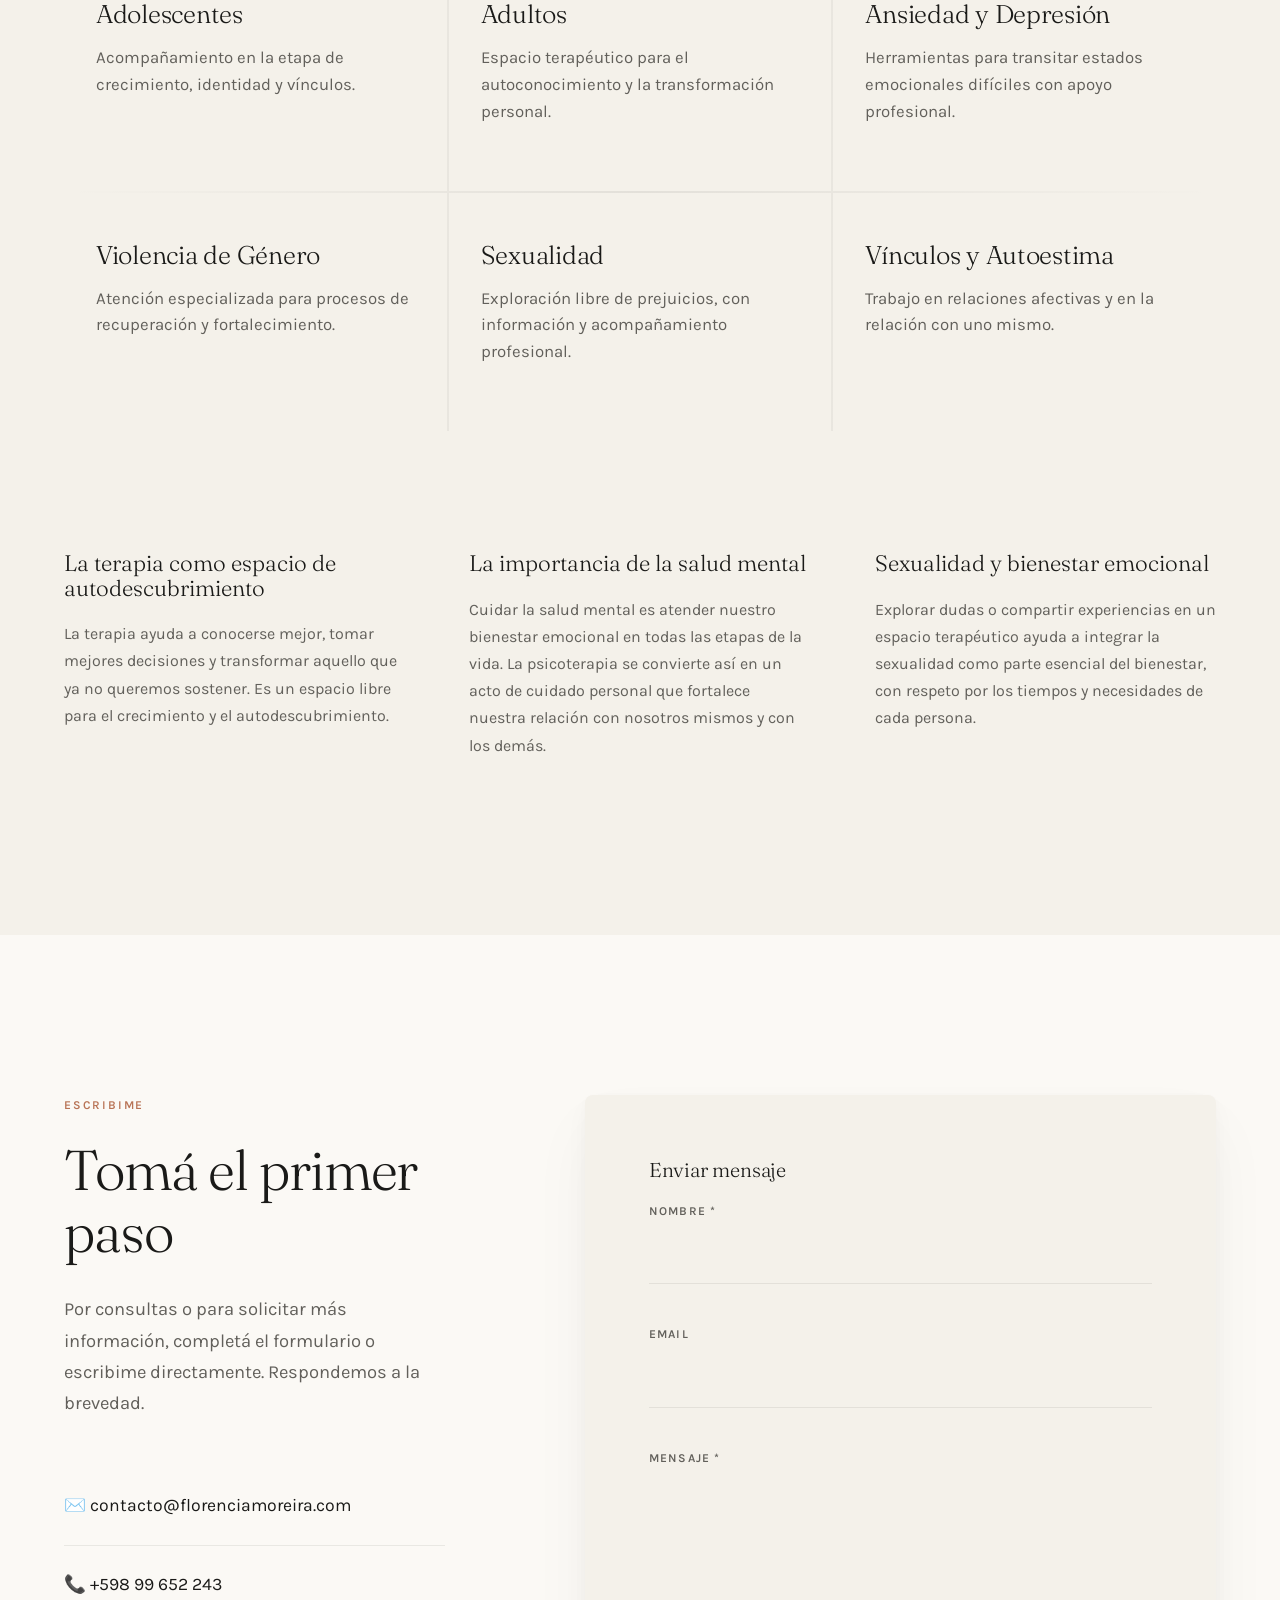
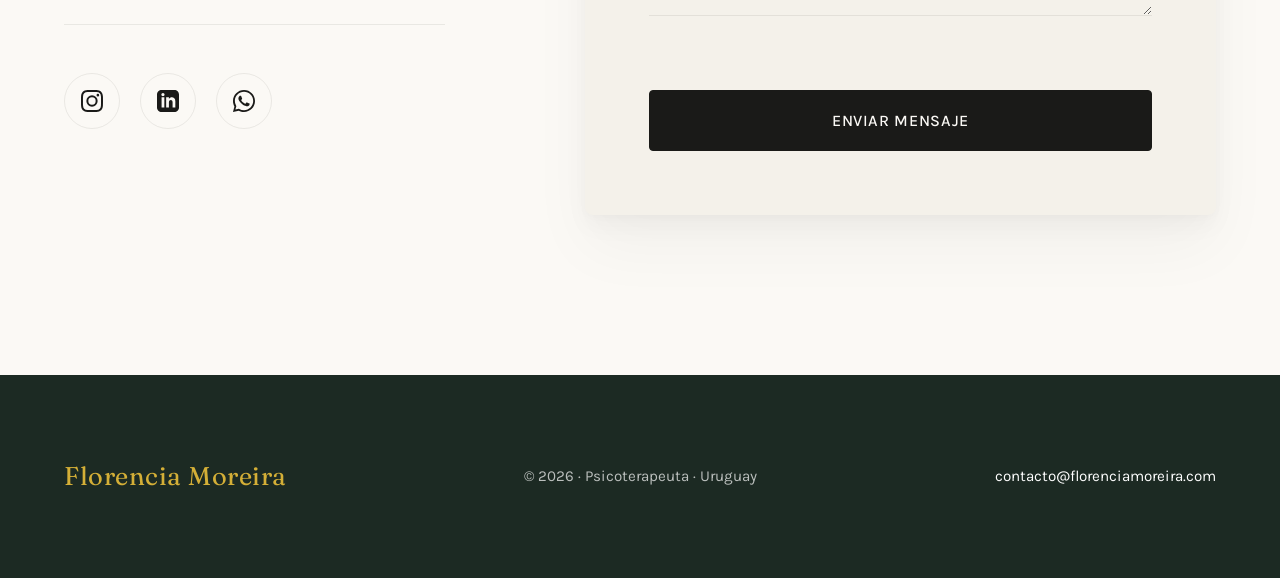
==== commit 277f8c12: "Final responsive layout adjustments for navbar and theme toggle" ====
--- a/index.html
+++ b/index.html
@@ -22,15 +22,23 @@
         <img id="brand-logo" src="/images/logo.svg" alt="Logo" onerror="this.style.display='none'">
         <span class="brand-text"><strong id="brand-name"></strong><span id="brand-role"></span></span>
       </a>
-      <button class="nav-toggle" id="navToggle" aria-label="Abrir menú">&#9776;</button>
-      <ul class="nav-links" id="navLinks">
-        <li><a href="#inicio">Inicio</a></li>
-        <li><a href="#modalidades">Modalidades</a></li>
-        <li><a href="#sobre-mi">Sobre mí</a></li>
-        <li><a href="#especialidades">Especialidades</a></li>
-        <li><a href="#contacto">Contacto</a></li>
-        <li class="theme-item"><button id="themeToggle" class="theme-toggle" aria-label="Cambiar tema">☯</button></li>
-      </ul>
+      <div class="nav-right">
+        <ul class="nav-links" id="navLinks">
+          <li><a href="#inicio">Inicio</a></li>
+          <li><a href="#modalidades">Modalidades</a></li>
+          <li><a href="#sobre-mi">Sobre mí</a></li>
+          <li><a href="#especialidades">Especialidades</a></li>
+          <li><a href="#contacto">Contacto</a></li>
+        </ul>
+        <div class="nav-controls">
+          <button id="themeToggle" class="theme-toggle" aria-label="Cambiar tema">
+            <svg class="lamp-icon" viewBox="0 0 24 24" width="22" height="22" stroke="currentColor" stroke-width="2" fill="none" stroke-linecap="round" stroke-linejoin="round">
+              <path d="M9 18h6"></path><path d="M10 22h4"></path><path d="M15.09 14c.18-.98.65-1.74 1.41-2.5A4.65 4.65 0 0 0 18 8 6 6 0 0 0 6 8c0 1 .23 2.23 1.5 3.5A4.61 4.61 0 0 1 8.91 14"></path>
+            </svg>
+          </button>
+          <button class="nav-toggle" id="navToggle" aria-label="Abrir menú">&#9776;</button>
+        </div>
+      </div>
     </nav>
   </header>
 
--- a/css/style.css
+++ b/css/style.css
@@ -342,6 +342,19 @@
   padding: 32px 0;
 }
 
+.nav-right {
+  display: flex;
+  align-items: center;
+  gap: 32px;
+}
+
+
+.nav-controls {
+  display: flex;
+  align-items: center;
+  gap: 16px;
+}
+
 .brand {
   display: flex;
   align-items: center;
@@ -418,28 +431,32 @@
 .theme-toggle {
   background: none;
   border: none;
-  font-size: 1.4rem;
   cursor: pointer;
   padding: 8px;
   border-radius: 50%;
   color: var(--ink);
-  transition: transform 0.6s var(--bezier-smooth), background-color 0.4s ease;
+  transition: transform 0.3s ease, background-color 0.3s ease;
   display: flex;
   align-items: center;
   justify-content: center;
 }
 
-body.dark-theme .theme-toggle {
-  transform: rotate(180deg);
+.lamp-icon {
+  fill: var(--accent-gold);
+  stroke: var(--accent-gold);
+  filter: drop-shadow(0 0 6px rgba(242, 206, 114, 0.6));
+  transition: all 0.4s var(--bezier-smooth);
+}
+
+body.dark-theme .lamp-icon {
+  fill: none;
+  stroke: var(--ink-soft);
+  filter: none;
 }
 
 .theme-toggle:hover {
-  transform: scale(1.15) rotate(15deg);
   background-color: var(--border-solid);
-}
-
-body.dark-theme .theme-toggle:hover {
-  transform: scale(1.15) rotate(195deg);
+  transform: scale(1.05);
 }
 
 .nav-toggle {
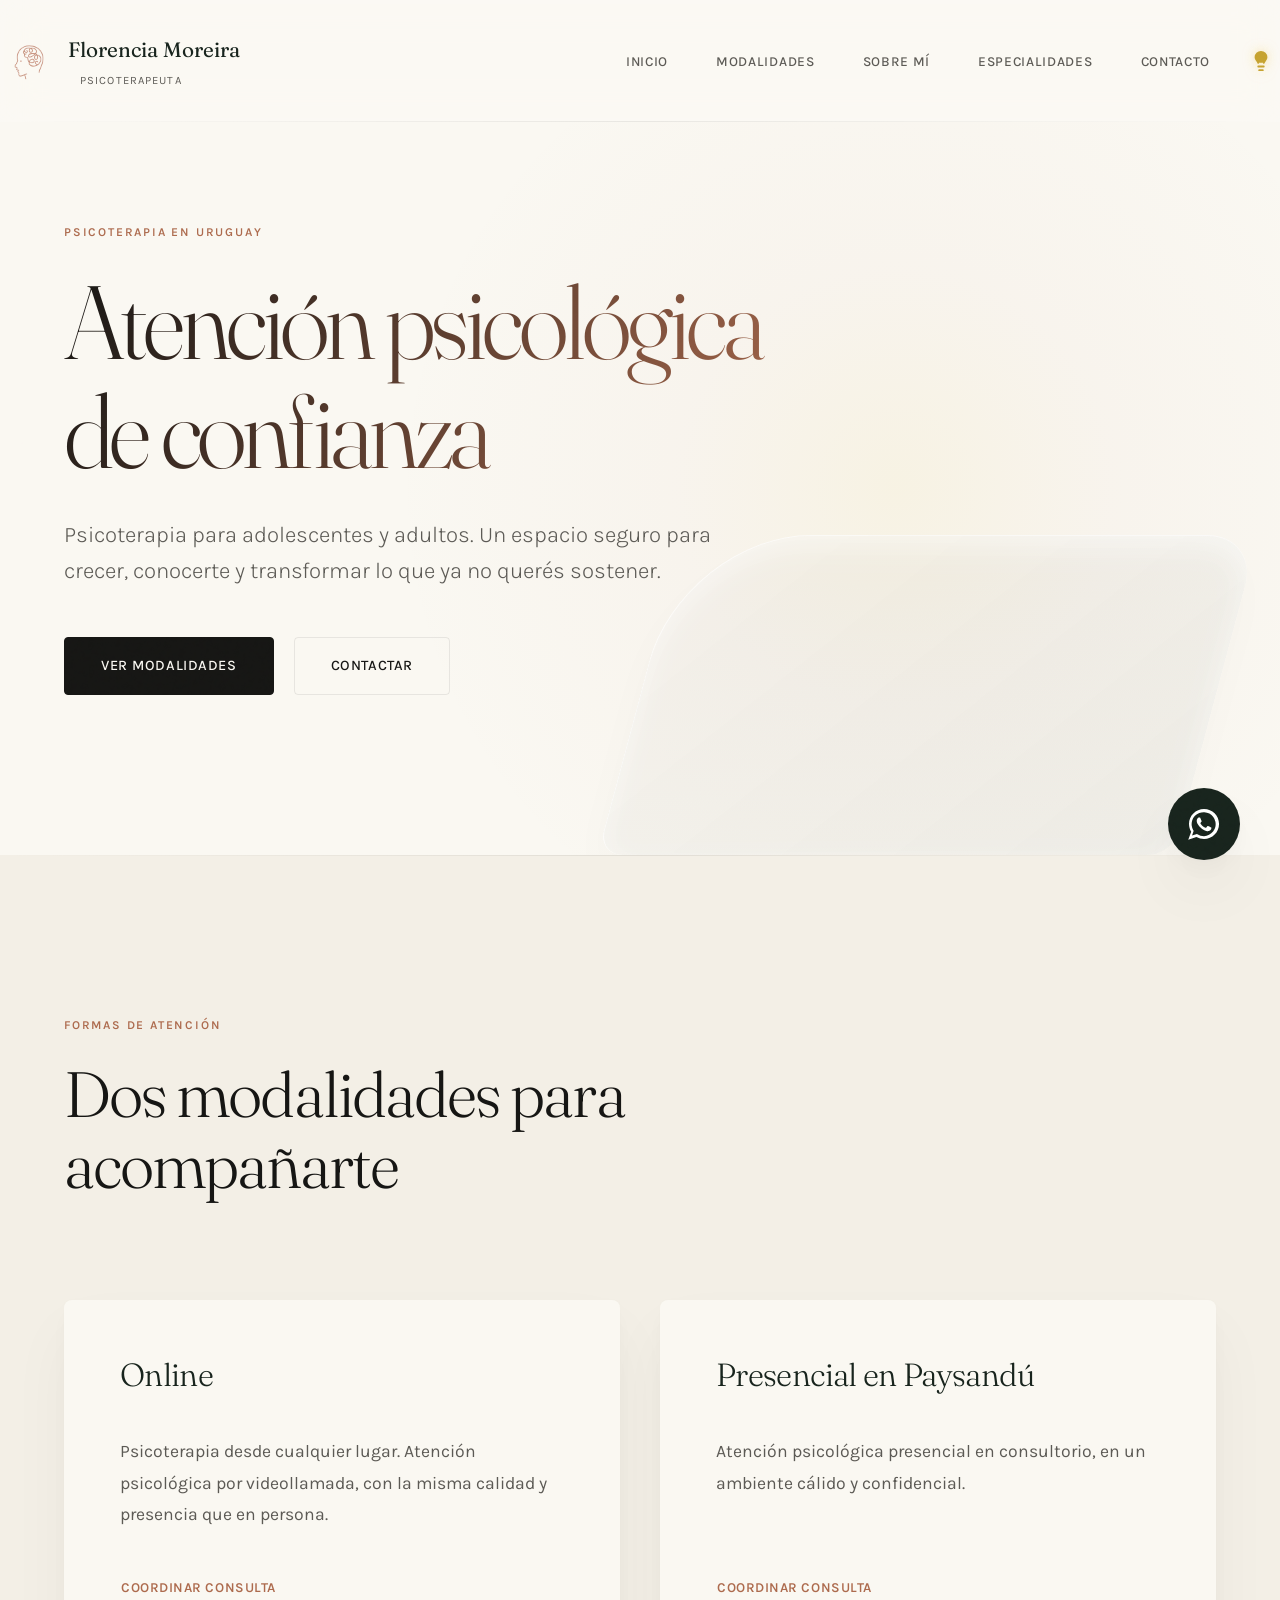
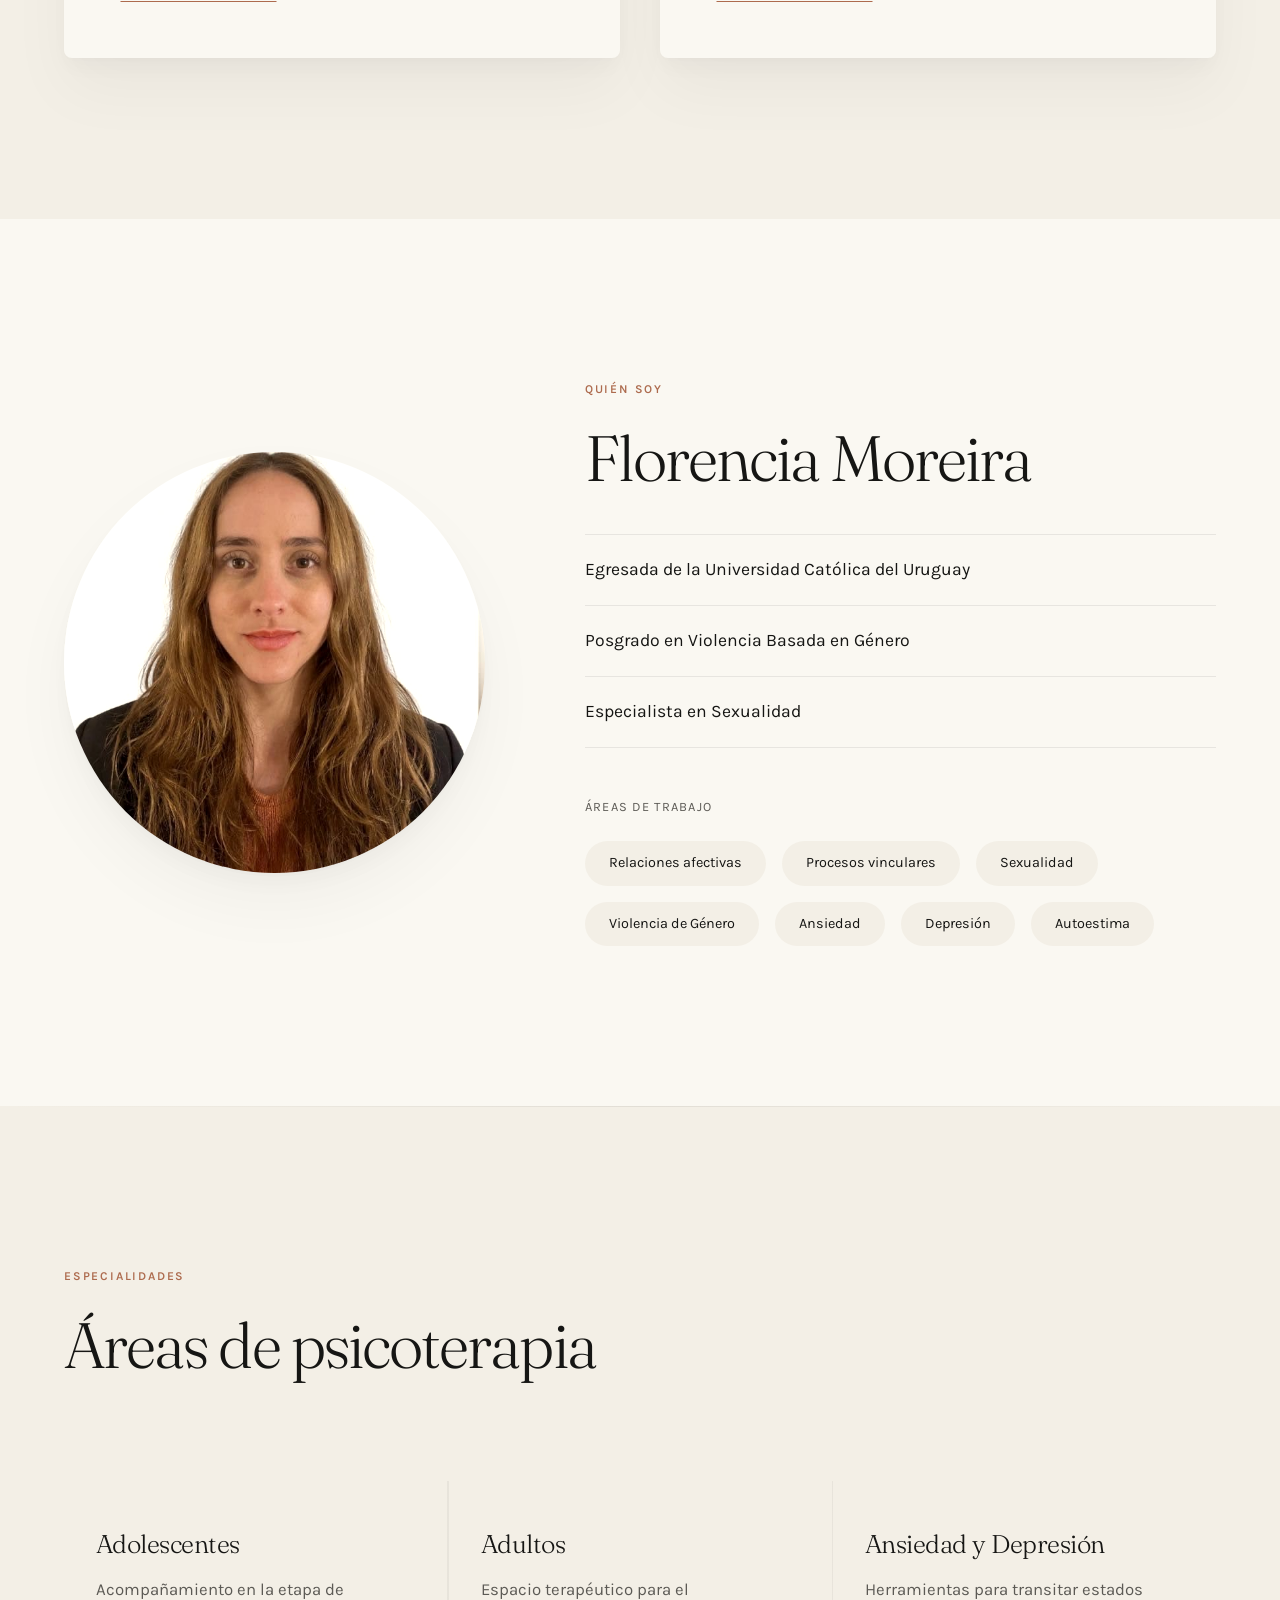
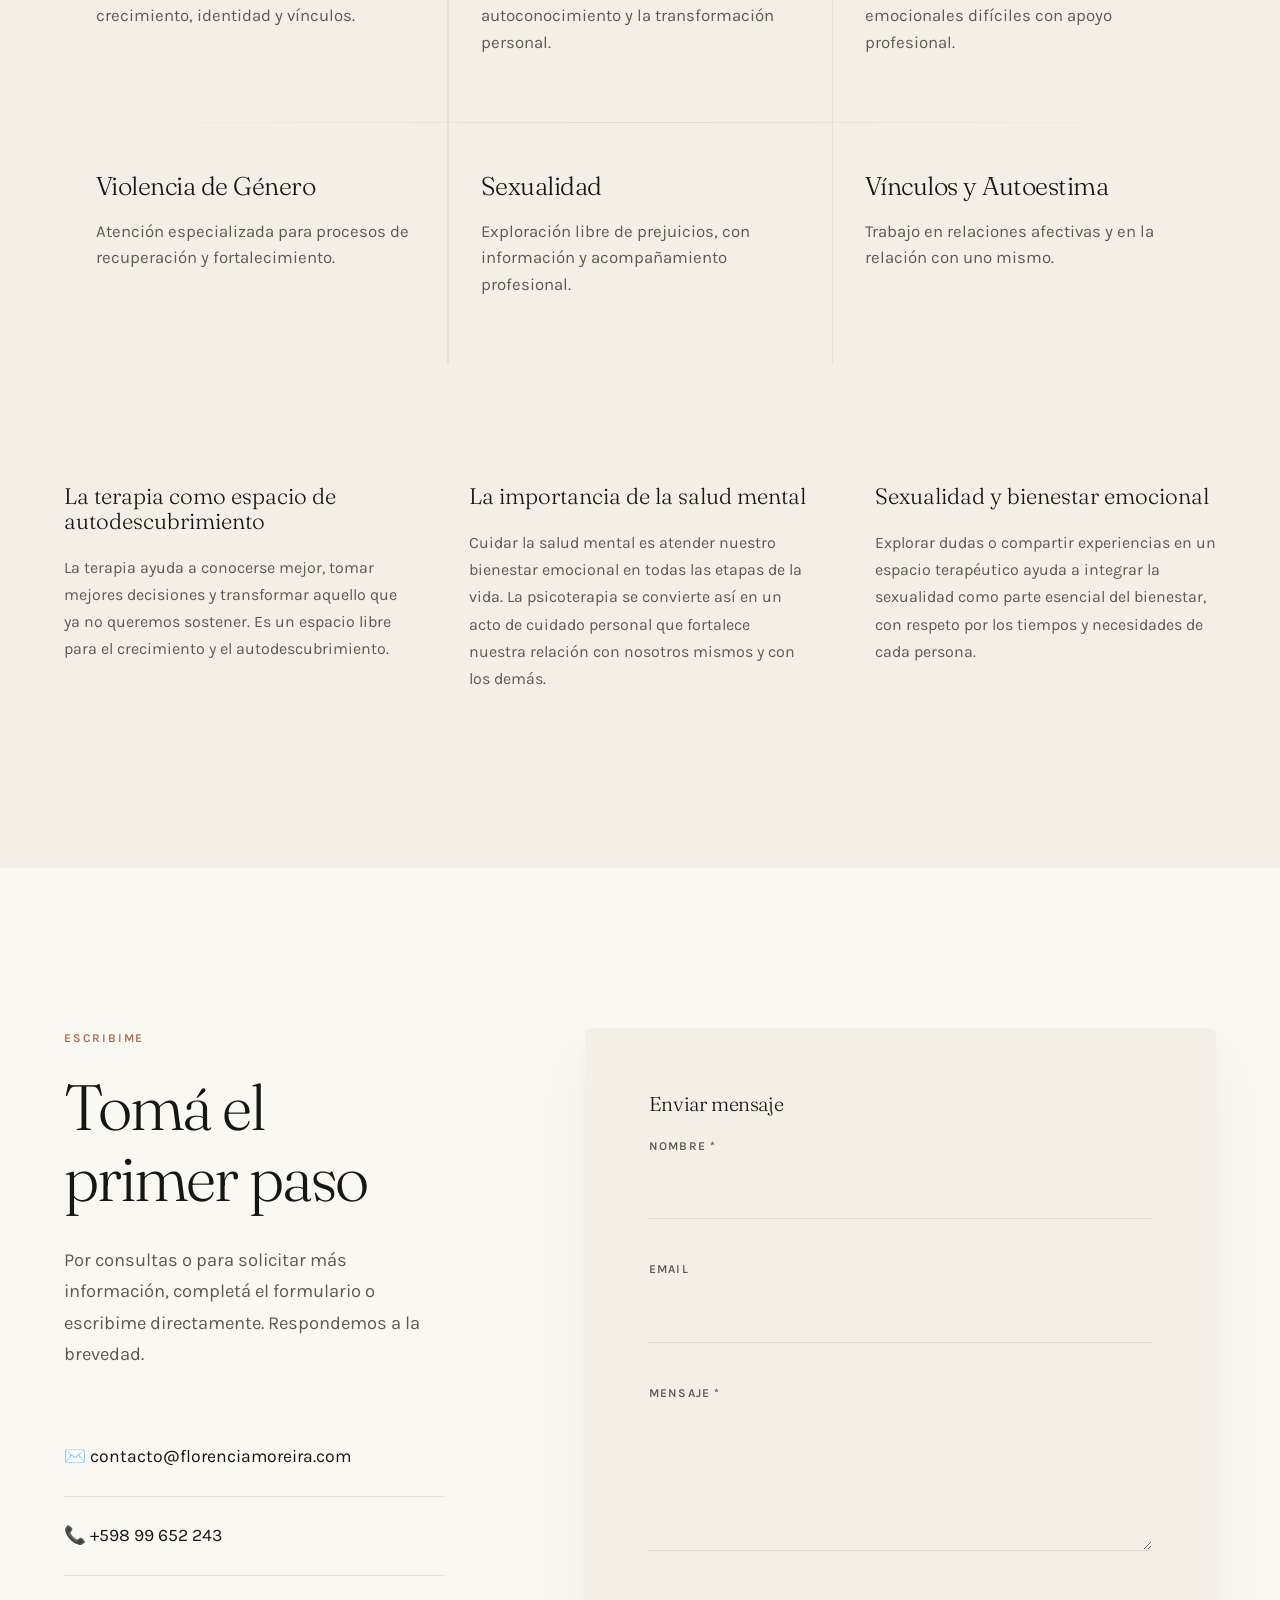
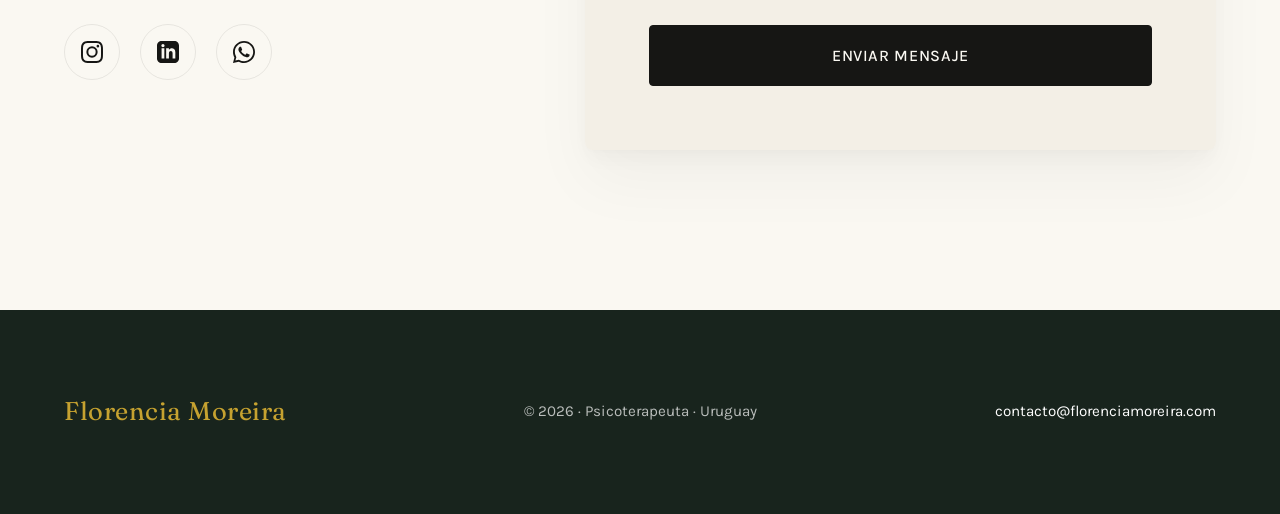
==== commit cfdca455: "Update site logo and remove divan image" ====
--- a/index.html
+++ b/index.html
@@ -46,7 +46,7 @@
     <!-- HERO -->
     <section class="hero" id="inicio">
       <div class="wrap hero-grid">
-        <div class="hero-content">
+        <div class="hero-content reveal-fade">
           <span class="eyebrow" id="hero-eyebrow"></span>
           <h1><span id="hero-title1"></span><br><span id="hero-title2"></span></h1>
           <p class="lead" id="hero-subtitle"></p>
@@ -55,17 +55,13 @@
             <a class="btn btn-ghost" id="hero-cta2" href="#contacto"></a>
           </div>
         </div>
-        <figure class="hero-media">
-          <img id="hero-image" src="/images/fotoperfilflor.jpeg" alt="Florencia Moreira">
-          <figcaption id="hero-caption"></figcaption>
-        </figure>
       </div>
     </section>
 
     <!-- MODALIDADES -->
     <section class="section-alt" id="modalidades">
       <div class="wrap">
-        <div class="section-head">
+        <div class="section-head reveal-up">
           <span class="eyebrow" id="mod-eyebrow"></span>
           <h2 id="mod-title"></h2>
         </div>
@@ -75,7 +71,7 @@
 
     <!-- SOBRE MI -->
     <section id="sobre-mi">
-      <div class="wrap about-grid">
+      <div class="wrap about-grid reveal-up">
         <img id="about-image" src="/images/hero.jpg" alt="Florencia Moreira">
         <div>
           <span class="eyebrow" id="about-eyebrow"></span>
@@ -90,7 +86,7 @@
     <!-- ESPECIALIDADES -->
     <section class="section-alt" id="especialidades">
       <div class="wrap">
-        <div class="section-head">
+        <div class="section-head reveal-up">
           <span class="eyebrow" id="spec-eyebrow"></span>
           <h2 id="spec-title"></h2>
         </div>
@@ -101,7 +97,7 @@
 
     <!-- CONTACTO -->
     <section id="contacto">
-      <div class="wrap contact-grid">
+      <div class="wrap contact-grid reveal-up">
         <div class="contact-info">
           <span class="eyebrow" id="contact-eyebrow"></span>
           <h2 id="contact-title"></h2>
--- a/css/style.css
+++ b/css/style.css
@@ -8,24 +8,17 @@
 
 :root {
   /* Exclusive Luxury Palette */
-  --bg-color: #FBF9F5;
-  /* Blanco lino cálido */
-  --bg-alt: #F4F1EA;
-  /* Crema de alabastro */
-  --bg-sage: #1C2A23;
-  /* Verde salvia profundo */
-
-  --ink: #1A1A18;
-  /* Grafito oscuro mineral */
-  --ink-soft: #62605B;
-  /* Ceniza suave */
-
-  --accent-clay: #B87355;
-  /* Bronce terracota mate */
-  --accent-gold: #D4AF37;
-  /* Oro sepia tenue */
-
-  --border-solid: rgba(26, 26, 24, 0.08);
+  --bg-color: #FAF8F2; /* Refined Blanco lino cálido */
+  --bg-alt: #F3EFE6; /* Refined Crema de alabastro */
+  --bg-sage: #18241D; /* Verde salvia profundo refined */
+
+  --ink: #161614; /* Grafito oscuro mineral */
+  --ink-soft: #5C5A55; /* Ceniza suave */
+
+  --accent-clay: #AD6B4E; /* Bronce terracota mate refined */
+  --accent-gold: #C6A230; /* Oro sepia tenue */
+
+  --border-solid: rgba(22, 22, 20, 0.08);
 
   /* Typography */
   --font-serif: "Fraunces", Georgia, serif;
@@ -57,14 +50,14 @@
 }
 
 body.dark-theme {
-  --bg-color: #1a241e;
-  --bg-alt: #222f28;
-  --bg-sage: #2a3b32;
-  --ink: #ffffff;
-  --ink-soft: #bac6bf;
-  --accent-clay: #e09475;
-  --accent-gold: #f2ce72;
-  --border-solid: rgba(255, 255, 255, 0.12);
+  --bg-color: #141A16;
+  --bg-alt: #1A221D;
+  --bg-sage: #202D26;
+  --ink: #F7F7F7;
+  --ink-soft: #A3AFA8;
+  --accent-clay: #D38463;
+  --accent-gold: #E8C162;
+  --border-solid: rgba(255, 255, 255, 0.1);
   
   --shadow-ambient:
     0 4px 12px rgba(0, 0, 0, 0.2),
@@ -147,6 +140,25 @@
   -webkit-font-smoothing: antialiased;
   -moz-osx-font-smoothing: grayscale;
   font-feature-settings: "liga" 1, "kern" 1, "salt" 1;
+}
+
+body::after {
+  content: "";
+  position: fixed;
+  top: 0;
+  left: 0;
+  width: 100vw;
+  height: 100vh;
+  pointer-events: none;
+  z-index: 9999;
+  background-image: url("data:image/svg+xml,%3Csvg viewBox='0 0 200 200' xmlns='http://www.w3.org/2000/svg'%3E%3Cfilter id='noiseFilter'%3E%3CfeTurbulence type='fractalNoise' baseFrequency='0.65' numOctaves='3' stitchTiles='stitch'/%3E%3C/filter%3E%3Crect width='100%25' height='100%25' filter='url(%23noiseFilter)'/%3E%3C/svg%3E");
+  opacity: 0.03;
+  mix-blend-mode: overlay;
+}
+
+body.dark-theme::after {
+  opacity: 0.02;
+  mix-blend-mode: color-dodge;
 }
 
 img {
@@ -183,8 +195,9 @@
 }
 
 h1 {
-  font-size: clamp(2.2rem, 8vw, 5.5rem);
-  letter-spacing: -0.03em;
+  font-size: clamp(2.5rem, 9vw, 6.5rem);
+  letter-spacing: -0.04em;
+  line-height: 1.05;
   background: linear-gradient(120deg, var(--ink) 0%, var(--accent-clay) 50%, var(--ink) 100%);
   background-size: 200% auto;
   -webkit-background-clip: text;
@@ -193,14 +206,16 @@
 }
 
 h2 {
-  font-size: clamp(1.8rem, 6vw, 3.5rem);
+  font-size: clamp(2rem, 6.5vw, 4rem);
+  letter-spacing: -0.03em;
+  margin-bottom: 2rem;
+  line-height: 1.1;
+}
+
+h3 {
+  font-size: clamp(1.4rem, 4.5vw, 2rem);
   letter-spacing: -0.02em;
-  margin-bottom: 2rem;
-}
-
-h3 {
-  font-size: clamp(1.3rem, 4vw, 1.8rem);
-  letter-spacing: -0.01em;
+  line-height: 1.2;
 }
 
 .lead {
@@ -275,14 +290,30 @@
   background-color: var(--ink);
   color: var(--bg-color);
   border-color: var(--ink);
+  z-index: 1;
+}
+
+.btn-primary::before {
+  content: '';
+  position: absolute;
+  top: 100%;
+  left: 0;
+  width: 100%;
+  height: 100%;
+  background-color: var(--bg-sage);
+  transition: top 0.6s var(--bezier-smooth);
+  z-index: -1;
 }
 
 .btn-primary:hover {
-  background-color: var(--bg-sage);
   border-color: var(--bg-sage);
   color: #fff;
   transform: translate3d(0, -4px, 0);
   box-shadow: 0 16px 32px rgba(28, 42, 35, 0.3);
+}
+
+.btn-primary:hover::before {
+  top: 0;
 }
 
 .btn-ghost {
@@ -565,8 +596,7 @@
 
 .hero-grid {
   display: grid;
-  grid-template-columns: 1.1fr 0.9fr;
-  gap: 100px;
+  grid-template-columns: minmax(0, 820px);
   align-items: center;
   position: relative;
   z-index: 2;
@@ -581,11 +611,6 @@
   gap: 20px;
   flex-wrap: wrap;
   margin-top: 48px;
-}
-
-.hero-media {
-  position: relative;
-  perspective: 1000px;
 }
 
 @media (max-width: 480px) {
@@ -599,55 +624,9 @@
   }
 }
 
-@keyframes floatHero {
-  0% {
-    transform: translate3d(0, 0, 0);
-  }
-
-  50% {
-    transform: translate3d(0, -12px, 0);
-  }
-
-  100% {
-    transform: translate3d(0, 0, 0);
-  }
-}
-
-.hero-media img {
-  width: 100%;
-  aspect-ratio: 4/5;
-  object-fit: cover;
-  border-radius: var(--radius-sm);
-  box-shadow: var(--shadow-ambient);
-  animation: floatHero 8s ease-in-out infinite;
-  transform-style: preserve-3d;
-}
-
-@media (max-width: 768px) {
-  .hero-media {
-    display: none;
-  }
-}
-
-.hero-media figcaption {
-  margin-top: 24px;
-  font-size: 0.8rem;
-  color: var(--ink-soft);
-  text-align: right;
-  font-style: italic;
-  font-family: var(--font-serif);
-}
-
 @media (max-width: 1024px) {
   .hero-grid {
     grid-template-columns: 1fr;
-    gap: 80px;
-  }
-
-  .hero-media {
-    order: -1;
-    max-width: 500px;
-    margin: 0 auto;
   }
 
   .hero {
@@ -658,7 +637,6 @@
     display: none;
   }
 
-  /* Hide complex CSS divan on mobile for perf */
 }
 
 /* ================== MODALITIES ================== */
@@ -700,12 +678,29 @@
 }
 
 .modality-card:hover {
-  transform: translate3d(0, -8px, 0);
+  transform: translate3d(0, -12px, 0);
   box-shadow: var(--shadow-hover);
 }
 
 .modality-card:hover::before {
   transform: scaleX(1);
+}
+
+.modality-card::after {
+  content: '';
+  position: absolute;
+  top: 0;
+  left: 0;
+  width: 100%;
+  height: 100%;
+  background: radial-gradient(circle at 50% 120%, rgba(173, 107, 78, 0.05), transparent 70%);
+  opacity: 0;
+  transition: opacity 0.8s var(--bezier-smooth);
+  pointer-events: none;
+}
+
+.modality-card:hover::after {
+  opacity: 1;
 }
 
 .modality-card h3 {
@@ -1148,20 +1143,31 @@
   }
 }
 
-/* ================== LOGO MODERNO (REPLACE SVG VISUALLY) ================== */
+/* ================== LOGO ================== */
 #brand-logo {
-  display: none !important;
-}
-
-.brand-text strong::before {
-  content: 'Ψ';
-  display: inline-block;
-  font-family: var(--font-serif);
-  font-size: 2.2rem;
-  font-weight: 300;
-  color: var(--accent-clay);
-  line-height: 1;
-  margin-right: 12px;
-  margin-left: 12px;
-  vertical-align: middle;
+  display: block;
+  height: 52px;
+  width: 52px;
+}
+
+/* ================== REVEAL ANIMATIONS ================== */
+.reveal-up {
+  opacity: 0;
+  transform: translate3d(0, 40px, 0);
+  transition: opacity 1s var(--bezier-smooth), transform 1s var(--bezier-smooth);
+  will-change: opacity, transform;
+}
+
+.reveal-fade {
+  opacity: 0;
+  transition: opacity 1.2s var(--bezier-smooth);
+  will-change: opacity;
+}
+
+.is-visible.reveal-up,
+.is-visible.reveal-fade,
+.is-visible .reveal-up,
+.is-visible .reveal-fade {
+  opacity: 1;
+  transform: translate3d(0, 0, 0);
 }
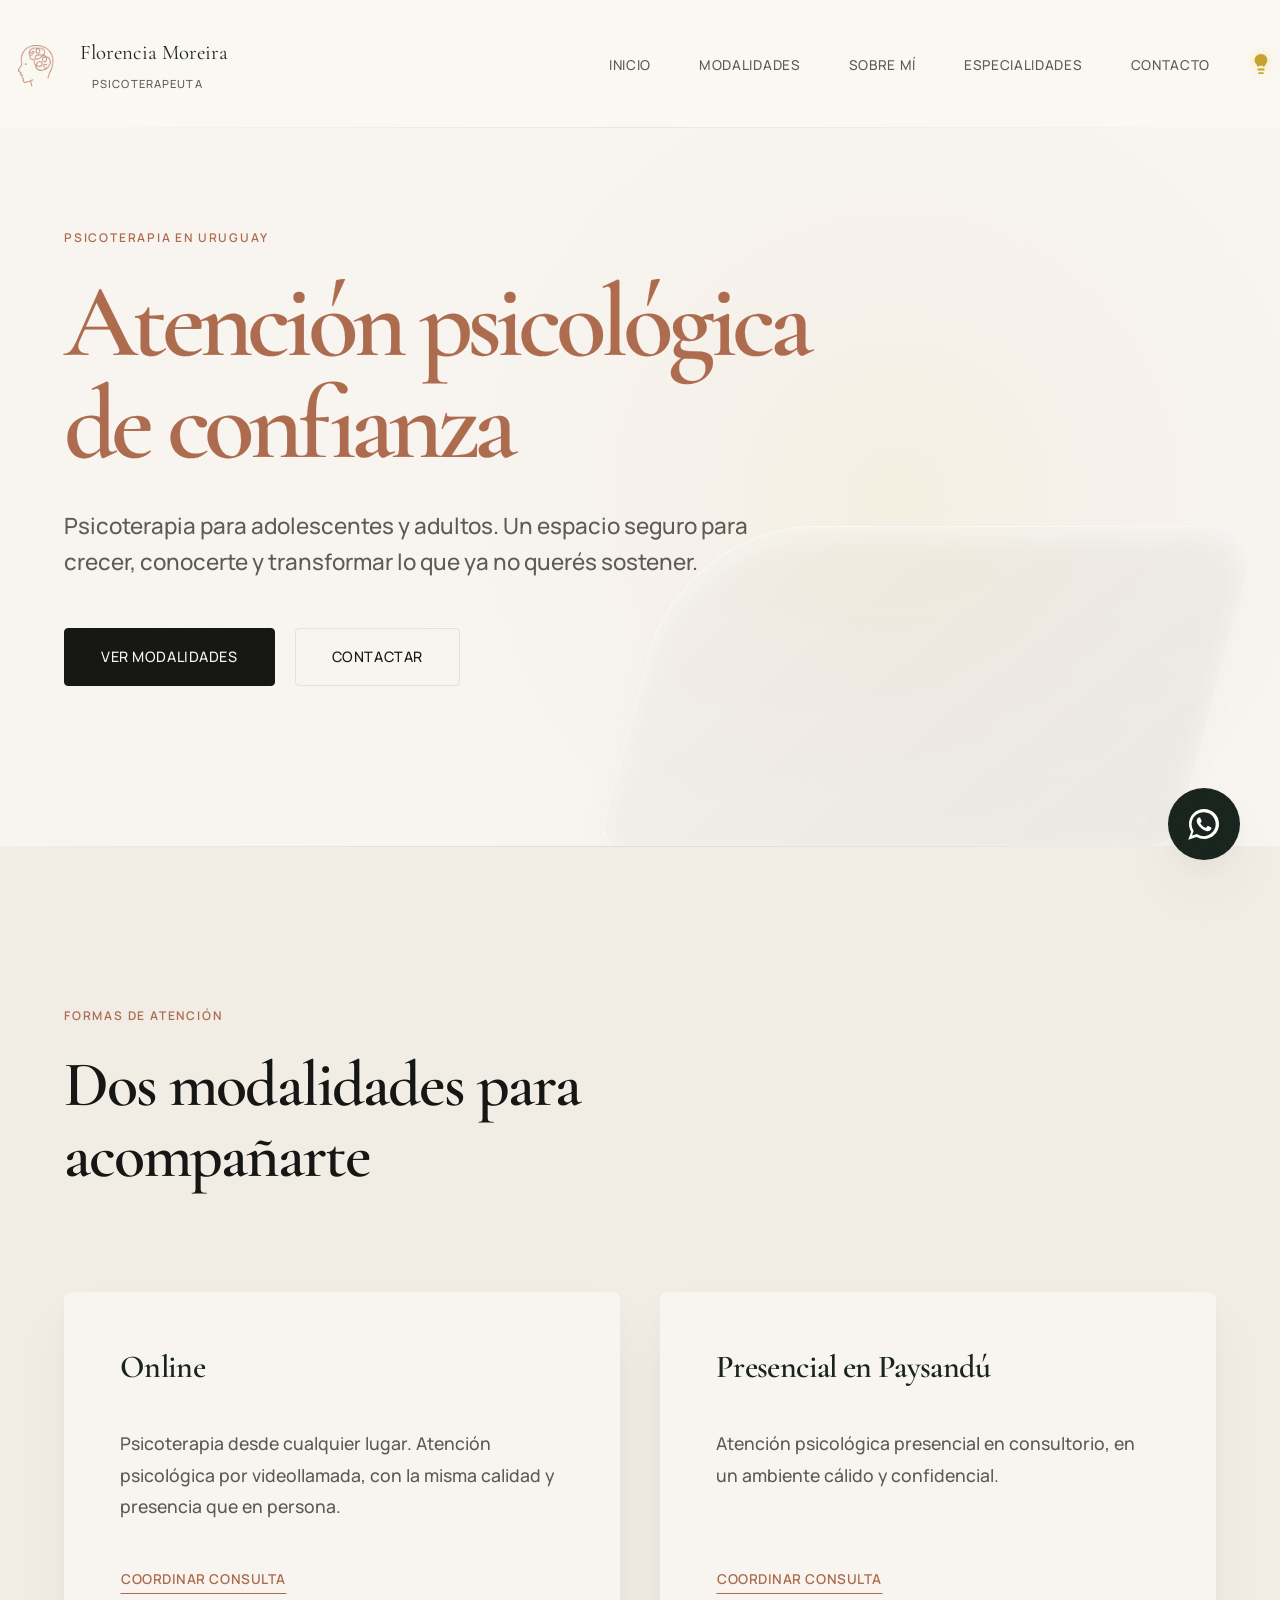
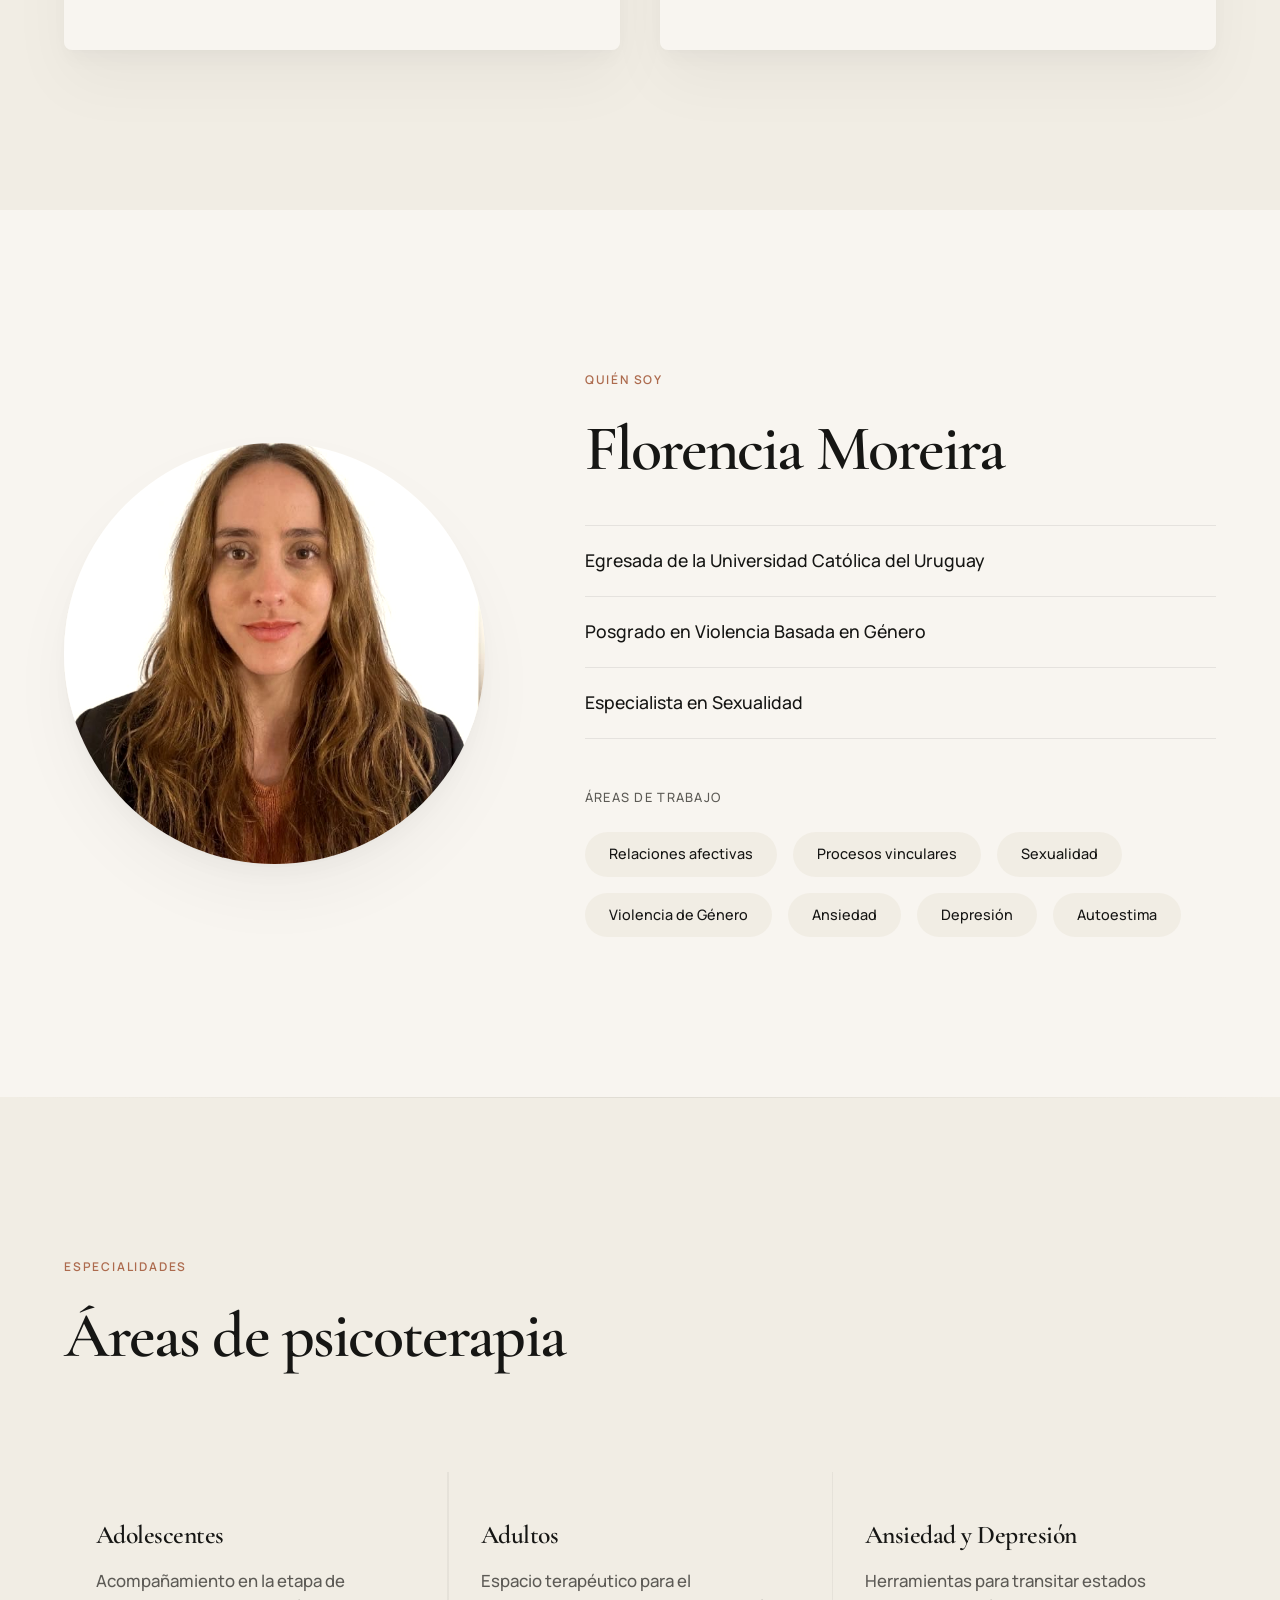
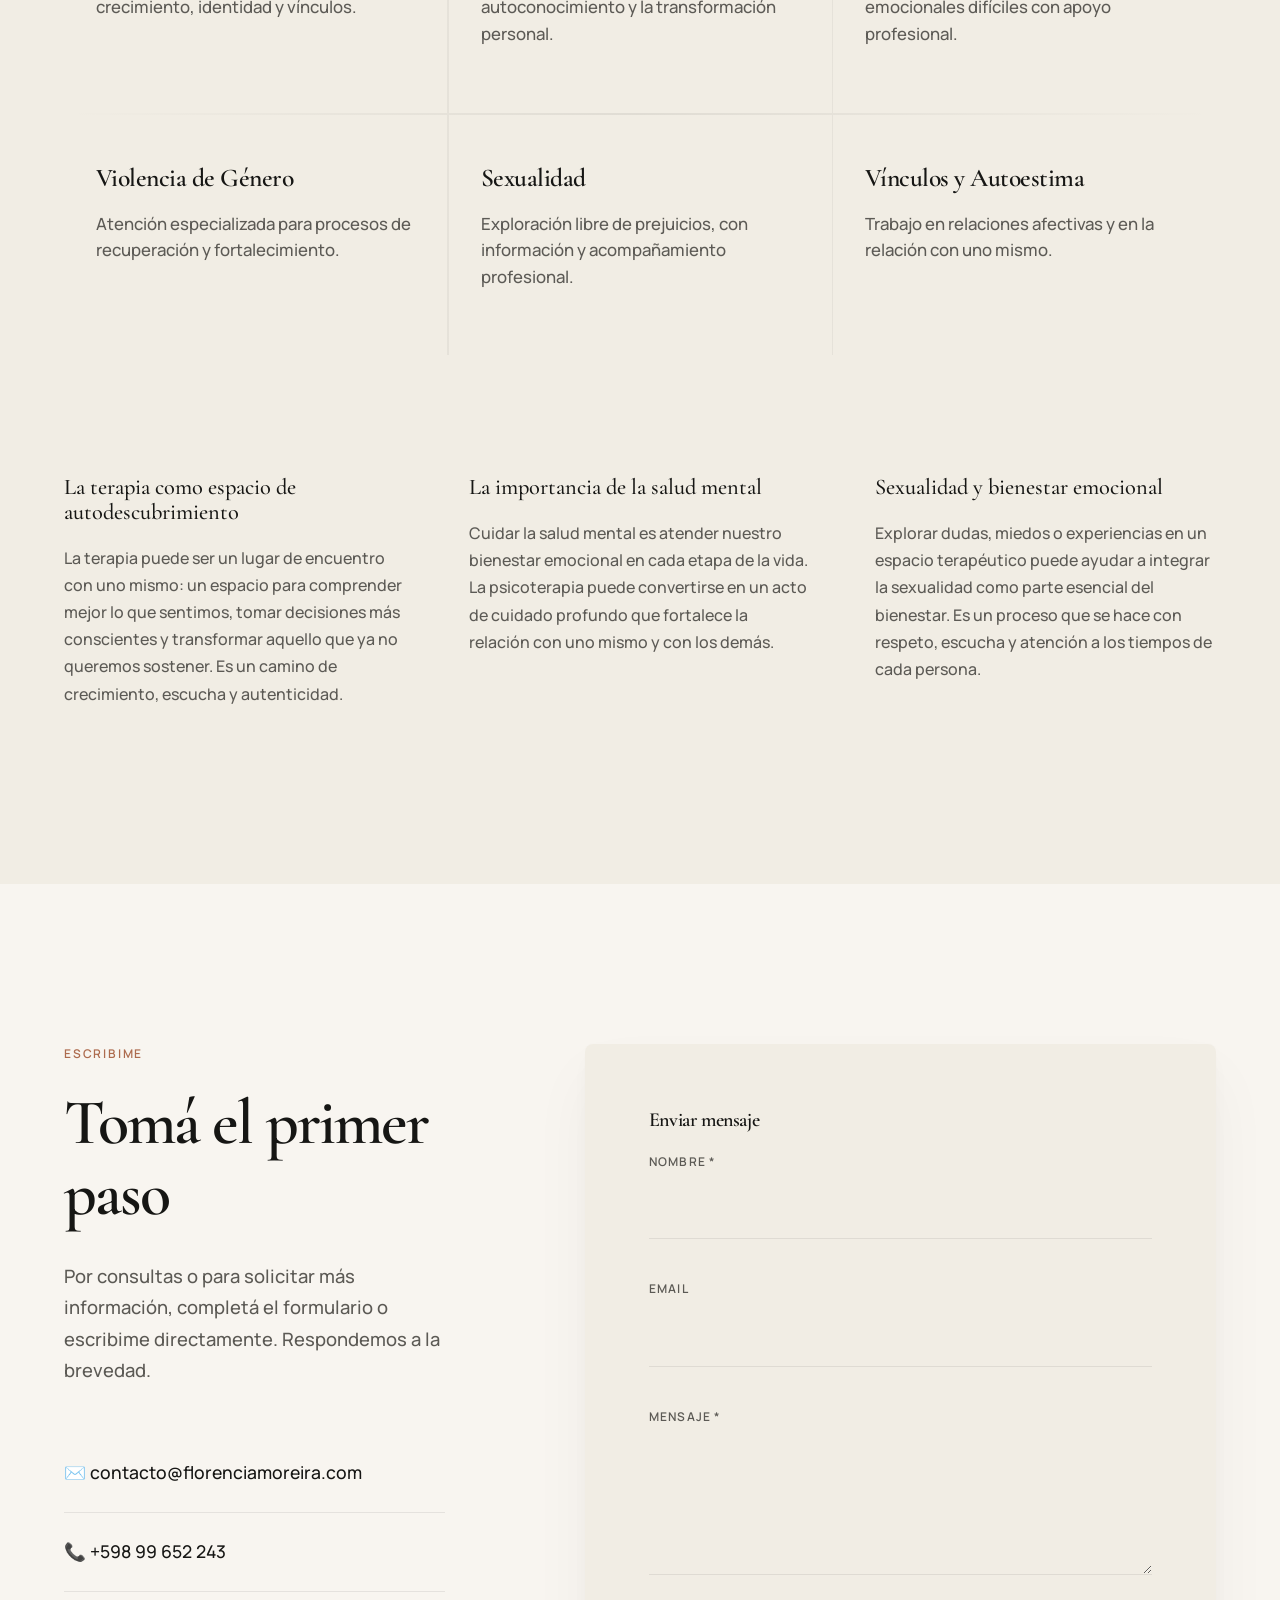
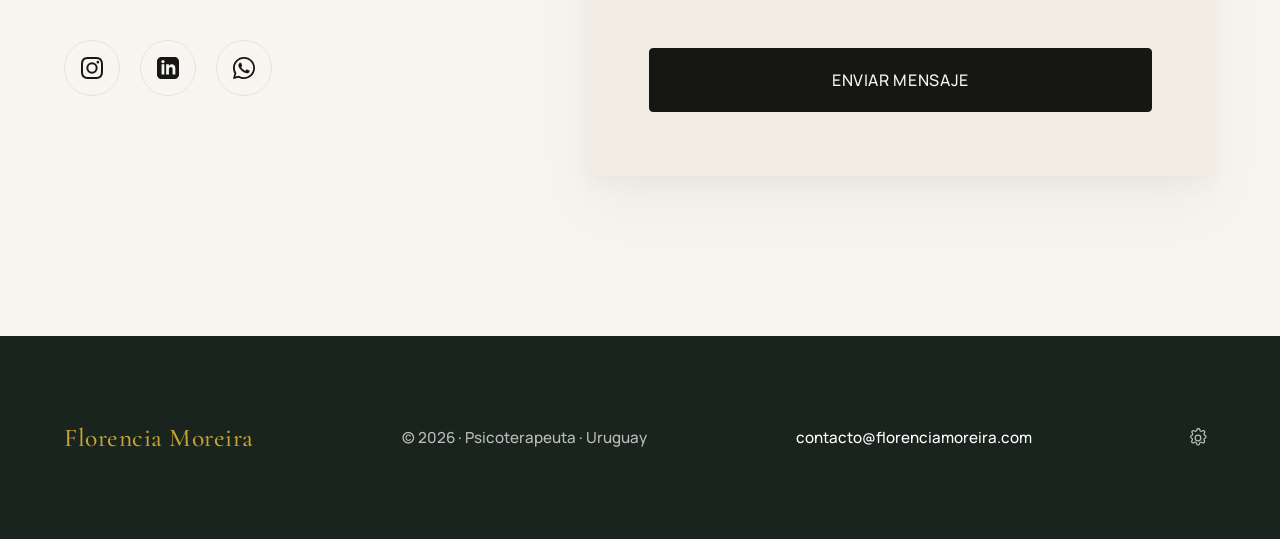
==== commit c2942158: "se agrega botom admin y ajustes de colores" ====
--- a/index.html
+++ b/index.html
@@ -4,11 +4,11 @@
 <head>
   <meta charset="UTF-8">
   <meta name="viewport" content="width=device-width, initial-scale=1">
-  <title>Florencia Moreira · Psicóloga en Uruguay</title>
+  <title>Florencia Moreira | Psicóloga en Uruguay | Psicoterapia online y presencial</title>
   <meta id="meta-description" name="description" content="">
   <link rel="preconnect" href="https://fonts.googleapis.com">
   <link
-    href="https://fonts.googleapis.com/css2?family=Fraunces:opsz,wght@9..144,500;9..144,600&family=Karla:wght@400;500;600;700&display=swap"
+    href="https://fonts.googleapis.com/css2?family=Cormorant+Garamond:wght@400;500;600;700&family=Manrope:wght@400;500;600;700;800&display=swap"
     rel="stylesheet">
   <link rel="stylesheet" href="/css/style.css?v=2">
   <script src="https://identity.netlify.com/v1/netlify-identity-widget.js"></script>
@@ -92,6 +92,7 @@
         </div>
         <div class="specialty-grid" id="spec-grid"></div>
         <div class="article-list" id="article-list"></div>
+
       </div>
     </section>
 
@@ -130,6 +131,12 @@
       <span id="footer-name"></span>
       <span id="footer-text"></span>
       <a id="footer-email" href="#"></a>
+      <a class="admin-link" href="/admin/" aria-label="Abrir administración" title="Administración">
+        <svg viewBox="0 0 24 24" aria-hidden="true">
+          <path d="M12 8.6a3.4 3.4 0 1 0 0 6.8 3.4 3.4 0 0 0 0-6.8Z" />
+          <path d="m19.4 15 .1.1a1.8 1.8 0 0 1-2.5 2.5l-.1-.1a1.8 1.8 0 0 0-3 .9v.2a1.8 1.8 0 0 1-3.6 0v-.2a1.8 1.8 0 0 0-3-.9l-.1.1a1.8 1.8 0 0 1-2.5-2.5l.1-.1a1.8 1.8 0 0 0-.9-3H4a1.8 1.8 0 0 1 0-3h.2a1.8 1.8 0 0 0 .9-3L5 5.9a1.8 1.8 0 0 1 2.5-2.5l.1.1a1.8 1.8 0 0 0 3-.9v-.2a1.8 1.8 0 0 1 3.6 0v.2a1.8 1.8 0 0 0 3 .9l.1-.1a1.8 1.8 0 0 1 2.5 2.5l-.1.1a1.8 1.8 0 0 0 .9 3h.2a1.8 1.8 0 0 1 0 3h-.2a1.8 1.8 0 0 0-.9 3Z" />
+        </svg>
+      </a>
     </div>
   </footer>
 
--- a/css/style.css
+++ b/css/style.css
@@ -8,8 +8,8 @@
 
 :root {
   /* Exclusive Luxury Palette */
-  --bg-color: #FAF8F2; /* Refined Blanco lino cálido */
-  --bg-alt: #F3EFE6; /* Refined Crema de alabastro */
+  --bg-color: #F8F5F0; /* Blanco pastel cálido */
+  --bg-alt: #F1EDE4; /* Crema suave pastel */
   --bg-sage: #18241D; /* Verde salvia profundo refined */
 
   --ink: #161614; /* Grafito oscuro mineral */
@@ -21,8 +21,8 @@
   --border-solid: rgba(22, 22, 20, 0.08);
 
   /* Typography */
-  --font-serif: "Fraunces", Georgia, serif;
-  --font-sans: "Karla", -apple-system, sans-serif;
+  --font-serif: "Cormorant Garamond", Georgia, serif;
+  --font-sans: "Manrope", "Karla", -apple-system, sans-serif;
 
   /* Radii */
   --radius-sm: 4px;
@@ -137,6 +137,7 @@
   font-family: var(--font-sans);
   font-size: 1.1rem;
   line-height: 1.7;
+  font-weight: 500;
   -webkit-font-smoothing: antialiased;
   -moz-osx-font-smoothing: grayscale;
   font-feature-settings: "liga" 1, "kern" 1, "salt" 1;
@@ -181,7 +182,7 @@
 h5,
 h6 {
   font-family: var(--font-serif);
-  font-weight: 300;
+  font-weight: 500;
   margin: 0;
   line-height: 1.1;
   color: var(--ink);
@@ -195,27 +196,32 @@
 }
 
 h1 {
+  font-family: var(--font-serif);
+  font-weight: 600;
   font-size: clamp(2.5rem, 9vw, 6.5rem);
-  letter-spacing: -0.04em;
-  line-height: 1.05;
-  background: linear-gradient(120deg, var(--ink) 0%, var(--accent-clay) 50%, var(--ink) 100%);
-  background-size: 200% auto;
-  -webkit-background-clip: text;
-  -webkit-text-fill-color: transparent;
-  animation: shineText 8s ease-in-out infinite;
+  letter-spacing: -0.055em;
+  line-height: 0.98;
+  color: var(--accent-clay);
+  background: none;
+  -webkit-text-fill-color: currentColor;
+  -webkit-text-stroke: 0.18px currentColor;
 }
 
 h2 {
+  font-family: var(--font-serif);
   font-size: clamp(2rem, 6.5vw, 4rem);
   letter-spacing: -0.03em;
   margin-bottom: 2rem;
   line-height: 1.1;
+  font-weight: 600;
 }
 
 h3 {
+  font-family: var(--font-serif);
   font-size: clamp(1.4rem, 4.5vw, 2rem);
   letter-spacing: -0.02em;
   line-height: 1.2;
+  font-weight: 600;
 }
 
 .lead {
@@ -224,7 +230,7 @@
   max-width: 50ch;
   margin: 2rem 0 3rem;
   line-height: 1.6;
-  font-weight: 300;
+  font-weight: 500;
 }
 
 .eyebrow {
@@ -393,7 +399,7 @@
 }
 
 .brand img {
-  height: 48px;
+  height: 60px;
   width: auto;
   opacity: 0.9;
   transition: opacity 0.6s var(--bezier-smooth);
@@ -1077,6 +1083,32 @@
   color: var(--accent-clay);
 }
 
+.admin-link {
+  display: inline-flex;
+  align-items: center;
+  justify-content: center;
+  width: 36px;
+  height: 36px;
+  color: rgba(255, 255, 255, 0.7);
+  transition: color 0.6s var(--bezier-smooth), transform 0.6s var(--bezier-smooth);
+}
+
+.admin-link svg {
+  width: 20px;
+  height: 20px;
+  fill: none;
+  stroke: currentColor;
+  stroke-width: 1.5;
+  stroke-linecap: round;
+  stroke-linejoin: round;
+}
+
+.admin-link:hover,
+.admin-link:focus-visible {
+  color: var(--accent-gold);
+  transform: rotate(18deg);
+}
+
 @media (max-width: 600px) {
   .footer-row {
     flex-direction: column;
@@ -1146,8 +1178,8 @@
 /* ================== LOGO ================== */
 #brand-logo {
   display: block;
-  height: 52px;
-  width: 52px;
+  height: 64px;
+  width: 64px;
 }
 
 /* ================== REVEAL ANIMATIONS ================== */
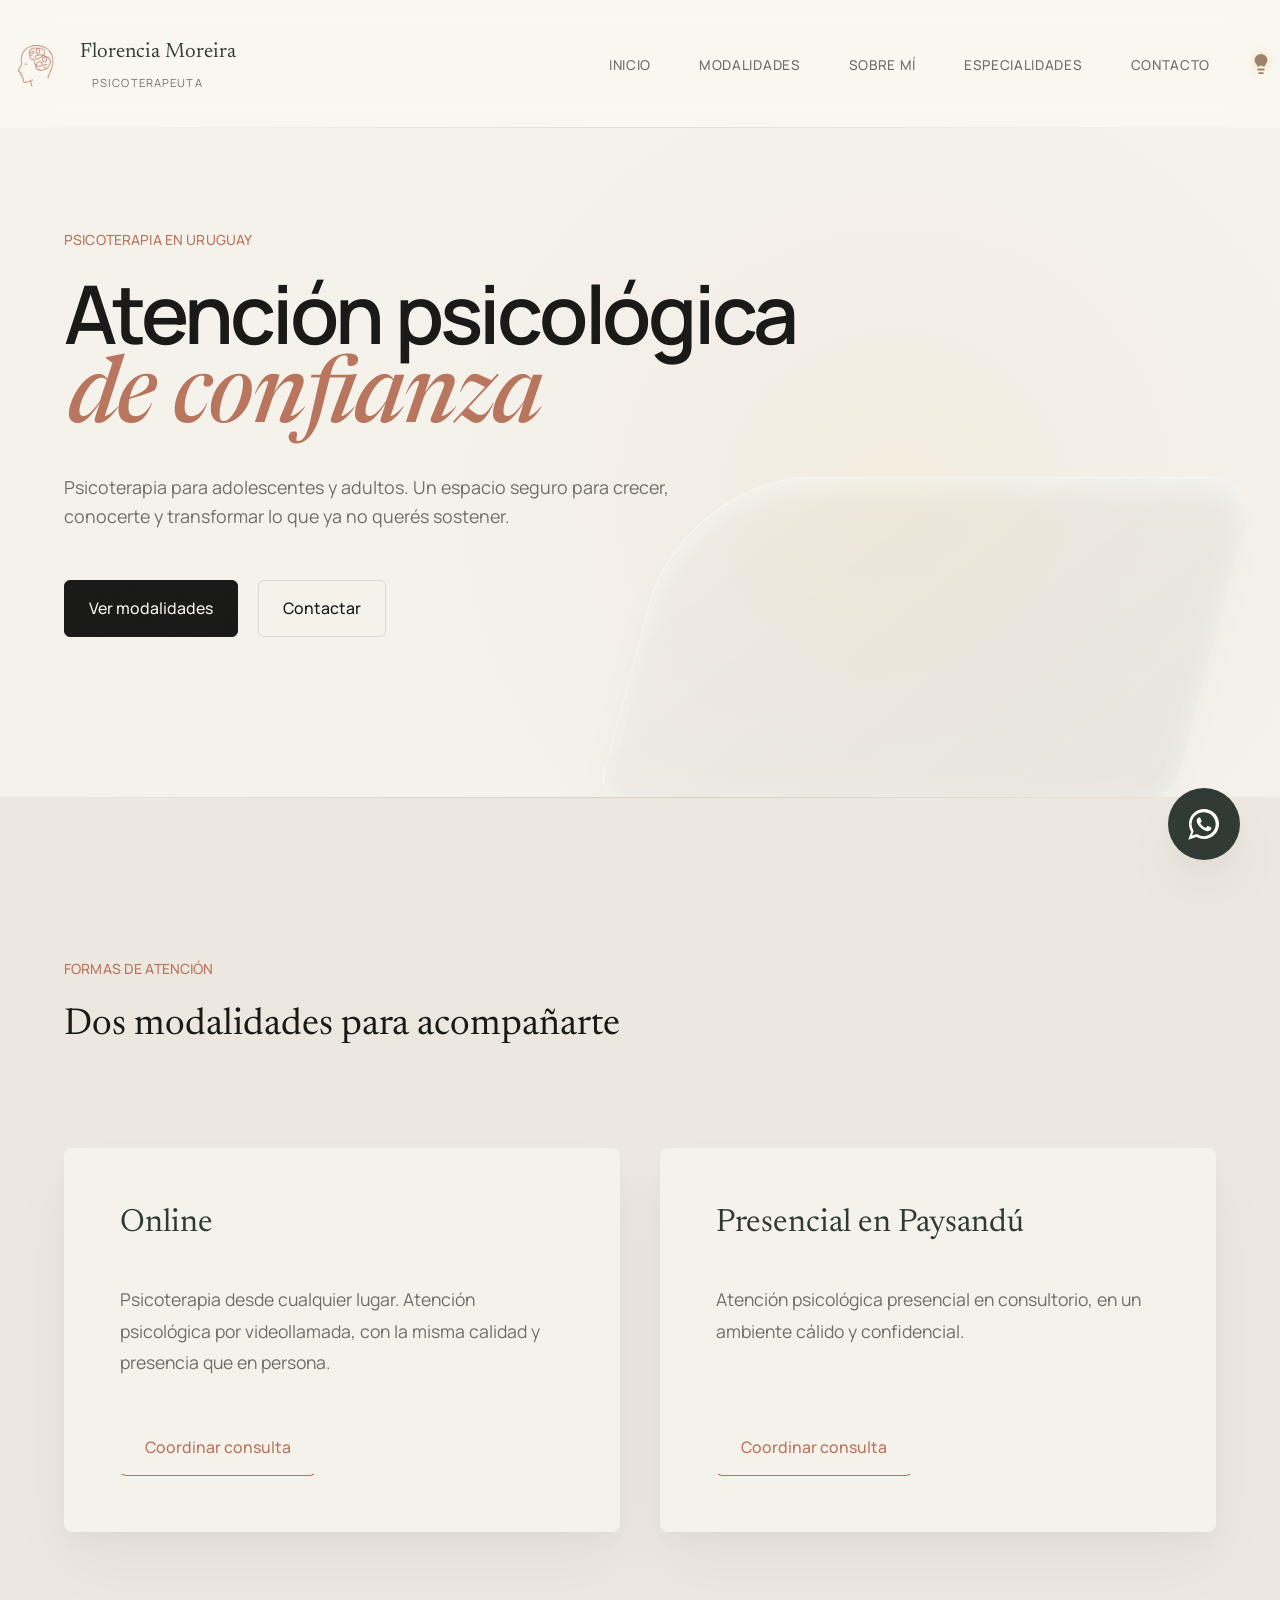
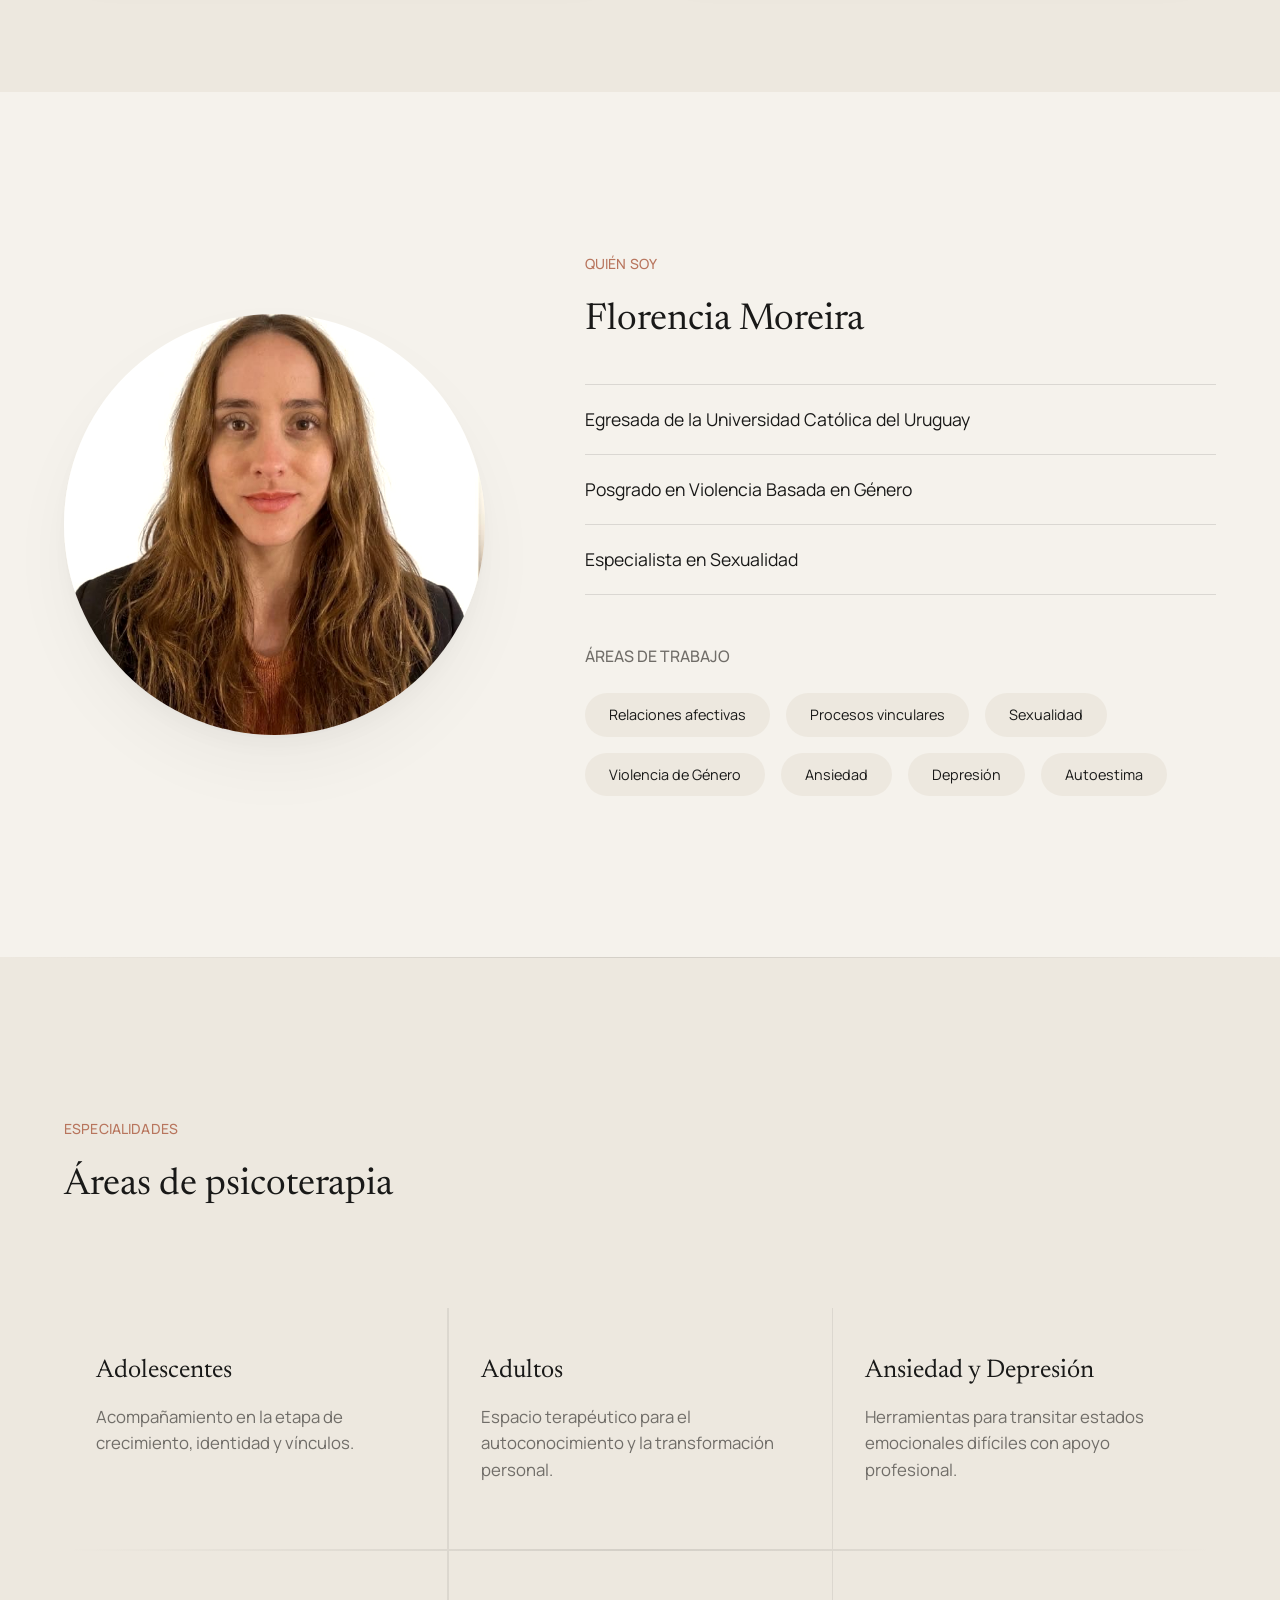
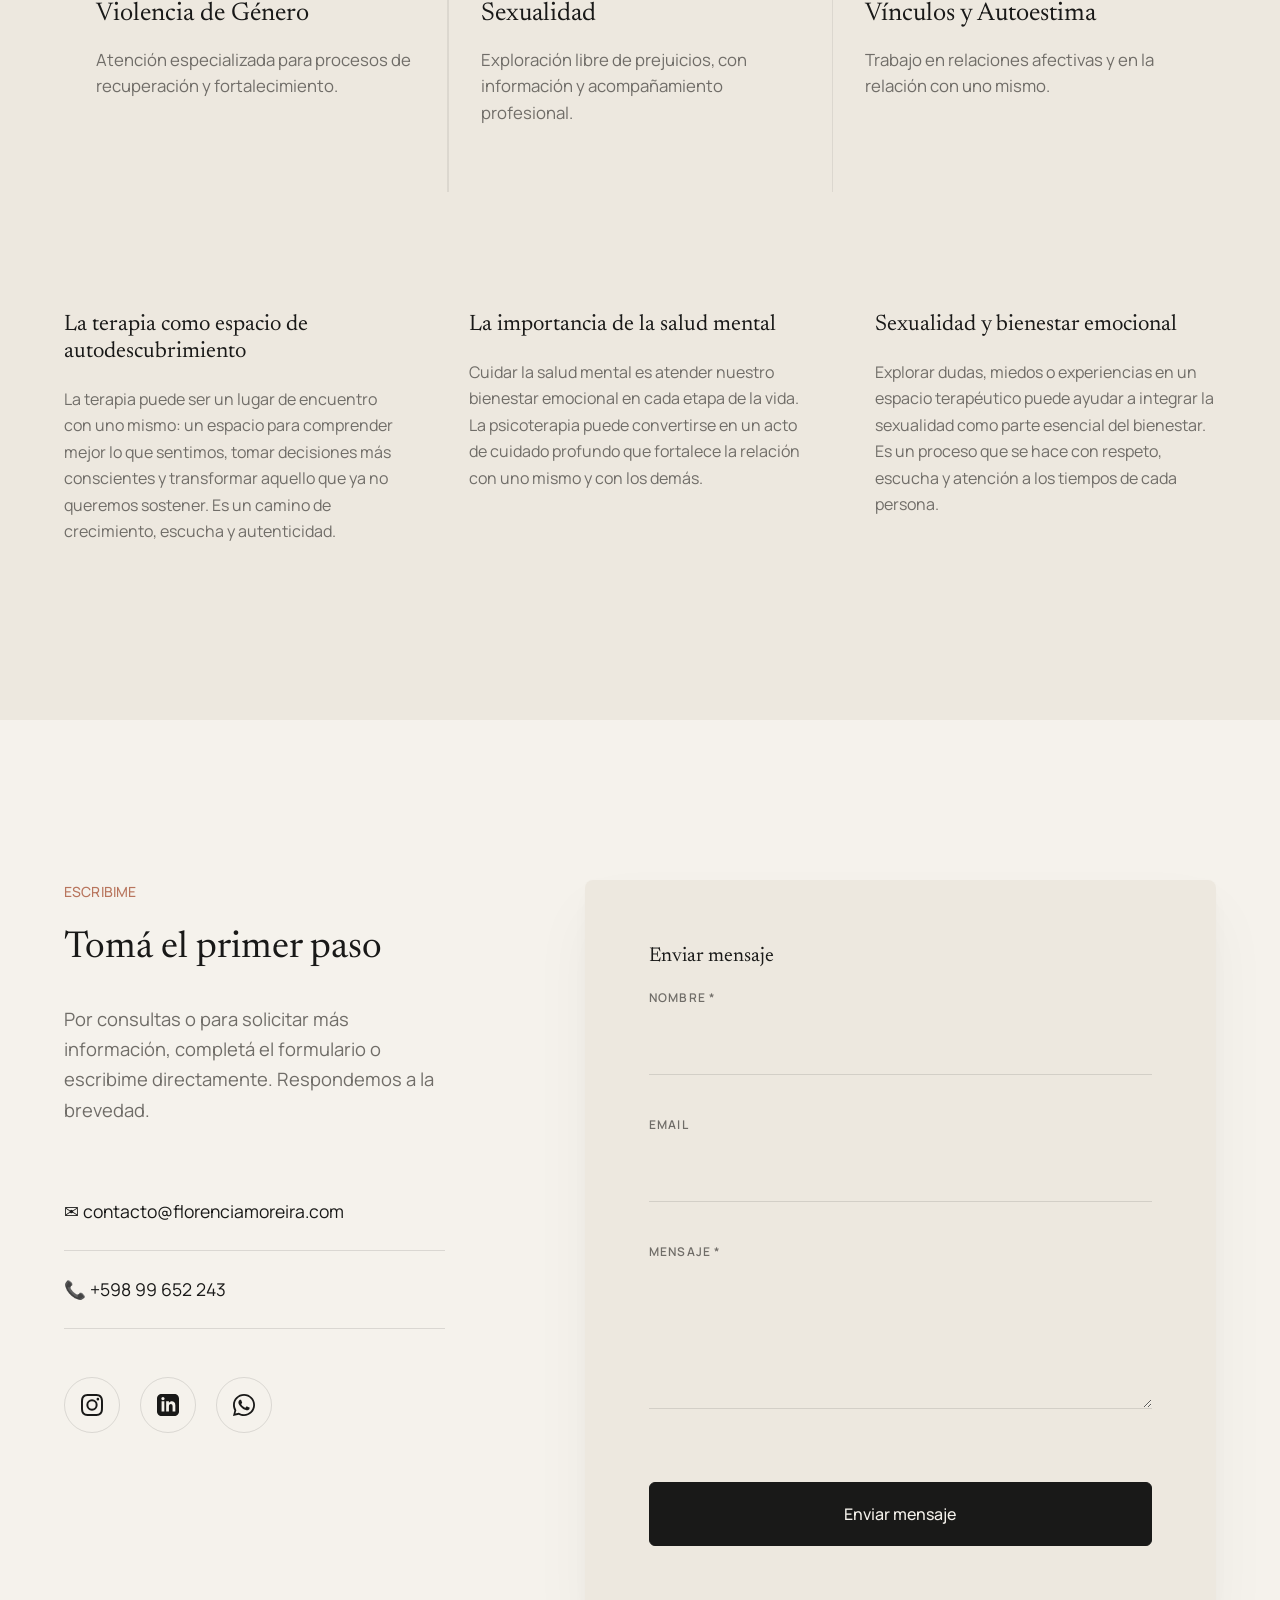
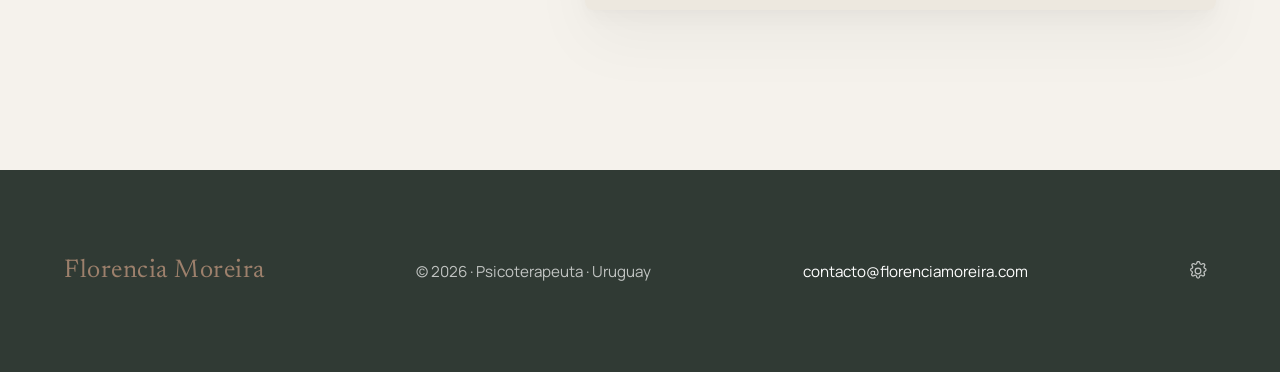
==== commit aeb0548f: "edicion de estitca" ====
--- a/index.html
+++ b/index.html
@@ -7,10 +7,12 @@
   <title>Florencia Moreira | Psicóloga en Uruguay | Psicoterapia online y presencial</title>
   <meta id="meta-description" name="description" content="">
   <link rel="preconnect" href="https://fonts.googleapis.com">
+  <link rel="preconnect" href="https://fonts.gstatic.com" crossorigin>
   <link
-    href="https://fonts.googleapis.com/css2?family=Cormorant+Garamond:wght@400;500;600;700&family=Manrope:wght@400;500;600;700;800&display=swap"
+    href="https://fonts.googleapis.com/css2?family=Manrope:wght@400;500;600;700&family=Newsreader:opsz,ital,wght@6..72,1,400..600&display=swap"
     rel="stylesheet">
   <link rel="stylesheet" href="/css/style.css?v=2">
+  <link rel="stylesheet" href="/css/typography.css">
   <script src="https://identity.netlify.com/v1/netlify-identity-widget.js"></script>
 </head>
 
@@ -48,7 +50,7 @@
       <div class="wrap hero-grid">
         <div class="hero-content reveal-fade">
           <span class="eyebrow" id="hero-eyebrow"></span>
-          <h1><span id="hero-title1"></span><br><span id="hero-title2"></span></h1>
+          <h1><span class="hero-title-sans" id="hero-title1"></span><br><span class="hero-title-serif" id="hero-title2"></span></h1>
           <p class="lead" id="hero-subtitle"></p>
           <div class="hero-ctas">
             <a class="btn btn-primary" id="hero-cta1" href="#modalidades"></a>
--- a/css/style.css
+++ b/css/style.css
@@ -8,21 +8,21 @@
 
 :root {
   /* Exclusive Luxury Palette */
-  --bg-color: #F8F5F0; /* Blanco pastel cálido */
-  --bg-alt: #F1EDE4; /* Crema suave pastel */
-  --bg-sage: #18241D; /* Verde salvia profundo refined */
-
-  --ink: #161614; /* Grafito oscuro mineral */
-  --ink-soft: #5C5A55; /* Ceniza suave */
-
-  --accent-clay: #AD6B4E; /* Bronce terracota mate refined */
-  --accent-gold: #C6A230; /* Oro sepia tenue */
-
-  --border-solid: rgba(22, 22, 20, 0.08);
+  --bg-color: #F5F2EC; /* Marfil cálido */
+  --bg-alt: #EDE8DF; /* Beige piedra suave */
+  --bg-sage: #303A34; /* Verde carbón apagado */
+
+  --ink: #191918; /* Negro carbón */
+  --ink-soft: #706D68; /* Gris cálido */
+
+  --accent-clay: #B8755D; /* Terracota suave */
+  --accent-gold: #9D806C; /* Taupe cálido */
+
+  --border-solid: rgba(25, 25, 24, 0.12);
 
   /* Typography */
-  --font-serif: "Cormorant Garamond", Georgia, serif;
-  --font-sans: "Manrope", "Karla", -apple-system, sans-serif;
+  --font-serif: "Newsreader", Georgia, serif;
+  --font-sans: "Manrope", system-ui, sans-serif;
 
   /* Radii */
   --radius-sm: 4px;
@@ -50,14 +50,14 @@
 }
 
 body.dark-theme {
-  --bg-color: #141A16;
-  --bg-alt: #1A221D;
-  --bg-sage: #202D26;
+  --bg-color: #1D211E;
+  --bg-alt: #252A26;
+  --bg-sage: #343E37;
   --ink: #F7F7F7;
-  --ink-soft: #A3AFA8;
-  --accent-clay: #D38463;
-  --accent-gold: #E8C162;
-  --border-solid: rgba(255, 255, 255, 0.1);
+  --ink-soft: #C0BDB6;
+  --accent-clay: #D0957D;
+  --accent-gold: #C3A895;
+  --border-solid: rgba(255, 255, 255, 0.14);
   
   --shadow-ambient:
     0 4px 12px rgba(0, 0, 0, 0.2),
@@ -85,13 +85,6 @@
 body.dark-theme h3 {
   text-shadow: 0 4px 16px rgba(0, 0, 0, 0.6);
   font-weight: 400;
-}
-
-body.dark-theme h1 {
-  background: linear-gradient(120deg, #ffffff 0%, var(--accent-gold) 50%, #ffffff 100%);
-  background-size: 200% auto;
-  -webkit-background-clip: text;
-  -webkit-text-fill-color: transparent;
 }
 
 body.dark-theme .brand-text strong {
--- a/css/typography.css
+++ b/css/typography.css
@@ -0,0 +1,216 @@
+@charset "UTF-8";
+
+/* ============================================
+   SISTEMA TIPOGRAFICO
+    Manrope para estructura, Newsreader para expresión
+   ============================================ */
+
+/* Escala, familias, ritmo y tracking */
+:root {
+  --font-display: "Newsreader", "Iowan Old Style", "Palatino Linotype", "Book Antiqua", Georgia, serif;
+  --font-body: "Manrope", system-ui, -apple-system, BlinkMacSystemFont, "Segoe UI", sans-serif;
+  --font-serif: var(--font-display);
+  --font-sans: var(--font-body);
+
+  --step--1: 0.875rem;
+  --step-0: clamp(1.0625rem, 1.0417rem + 0.093vw, 1.125rem);
+  --step-1: clamp(1.5rem, 1.4167rem + 0.370vw, 1.75rem);
+  --step-2: clamp(2rem, 1.875rem + 0.556vw, 2.375rem);
+  --step-3: clamp(2.75rem, 2.5rem + 1.111vw, 3.5rem);
+  --step-4: clamp(3rem, 2.1rem + 3.7vw, 5.5rem);
+  --step-button: clamp(0.9375rem, 0.9167rem + 0.093vw, 1rem);
+
+  --leading-tight: 1.1;
+  --leading-display: 0.96;
+  --leading-display-serif: 0.88;
+  --leading-heading: 1.2;
+  --leading-body: 1.65;
+  --leading-normal: 1.5;
+
+  --tracking-tight: -0.02em;
+  --tracking-display: -0.04em;
+  --tracking-display-serif: -0.02em;
+  --tracking-normal: 0;
+  --tracking-wide: 0.01em;
+}
+
+/* Base de lectura */
+body {
+  color: var(--ink);
+  font-family: var(--font-body);
+  font-size: var(--step-0);
+  font-weight: 400;
+  line-height: var(--leading-body);
+  font-optical-sizing: auto;
+  font-feature-settings: "liga" 1, "kern" 1;
+}
+
+p {
+  max-width: 65ch;
+}
+
+/* Titulares */
+h1,
+h2,
+h3,
+h4,
+h5,
+h6 {
+  color: var(--ink);
+  font-family: var(--font-display);
+  font-optical-sizing: auto;
+  letter-spacing: var(--tracking-normal);
+}
+
+h1 {
+  max-width: 22ch;
+  font-family: var(--font-body);
+  font-size: var(--step-4);
+  font-weight: 600;
+  letter-spacing: var(--tracking-display);
+  line-height: var(--leading-display);
+  -webkit-text-stroke: 0;
+}
+
+.hero-title-sans {
+  display: inline-block;
+  font-family: var(--font-body);
+  font-weight: 600;
+}
+
+.hero-title-serif {
+  display: inline-block;
+  margin-left: 0.05em;
+  font-family: var(--font-display);
+  color: var(--accent-clay);
+  font-size: 1.14em;
+  font-style: italic;
+  font-weight: 500;
+  letter-spacing: var(--tracking-display-serif);
+  line-height: var(--leading-display-serif);
+}
+
+h2 {
+  font-size: var(--step-2);
+  font-weight: 400;
+  line-height: var(--leading-heading);
+}
+
+h3 {
+  font-size: var(--step-1);
+  font-weight: 400;
+  line-height: var(--leading-heading);
+}
+
+body.dark-theme h1 {
+  background: none;
+  font-weight: 400;
+  text-shadow: none;
+  -webkit-text-fill-color: currentColor;
+}
+
+body.dark-theme h2,
+body.dark-theme h3 {
+  font-weight: 400;
+}
+
+h4,
+h5,
+h6 {
+  font-weight: 400;
+  line-height: var(--leading-heading);
+}
+
+/* Texto auxiliar y acciones */
+small,
+.small {
+  font-size: var(--step--1);
+  font-weight: 400;
+  line-height: var(--leading-normal);
+}
+
+.lead {
+  max-width: 58ch;
+  font-size: var(--step-0);
+  font-weight: 400;
+  letter-spacing: var(--tracking-normal);
+  line-height: var(--leading-body);
+}
+
+.btn {
+  min-height: 3.25rem;
+  padding: 0.9rem 1.5rem;
+  border-radius: 0.375rem;
+  font-size: var(--step-button);
+  font-weight: 500;
+  letter-spacing: 0.01em;
+  text-transform: none;
+}
+
+.btn-primary {
+  background-color: var(--ink);
+  border-color: var(--ink);
+  color: var(--bg-color);
+}
+
+.btn-primary::before {
+  display: none;
+}
+
+.btn:hover {
+  box-shadow: none;
+  transform: translate3d(0, -2px, 0);
+}
+
+.btn-primary:hover {
+  background-color: var(--bg-sage);
+  border-color: var(--bg-sage);
+  color: var(--bg-color);
+}
+
+.btn-ghost {
+  background-color: transparent;
+  border-color: var(--border-solid);
+  color: var(--ink);
+}
+
+button,
+.btn,
+.eyebrow,
+.areas-label,
+label {
+  font-family: var(--font-body);
+  font-size: var(--step-button);
+  font-weight: 500;
+  letter-spacing: var(--tracking-normal);
+}
+
+.eyebrow {
+  font-size: var(--step--1);
+  font-weight: 500;
+  letter-spacing: var(--tracking-wide);
+}
+
+/* Evita que la carga de la fuente cambie el ancho de los bloques de texto */
+button,
+input,
+textarea,
+select {
+  font-family: var(--font-body);
+}
+
+/* Movimiento reducido */
+@media (prefers-reduced-motion: reduce) {
+  html {
+    scroll-behavior: auto;
+  }
+
+  *,
+  *::before,
+  *::after {
+    animation-duration: 0.01ms !important;
+    animation-iteration-count: 1 !important;
+    scroll-behavior: auto !important;
+    transition-duration: 0.01ms !important;
+  }
+}
